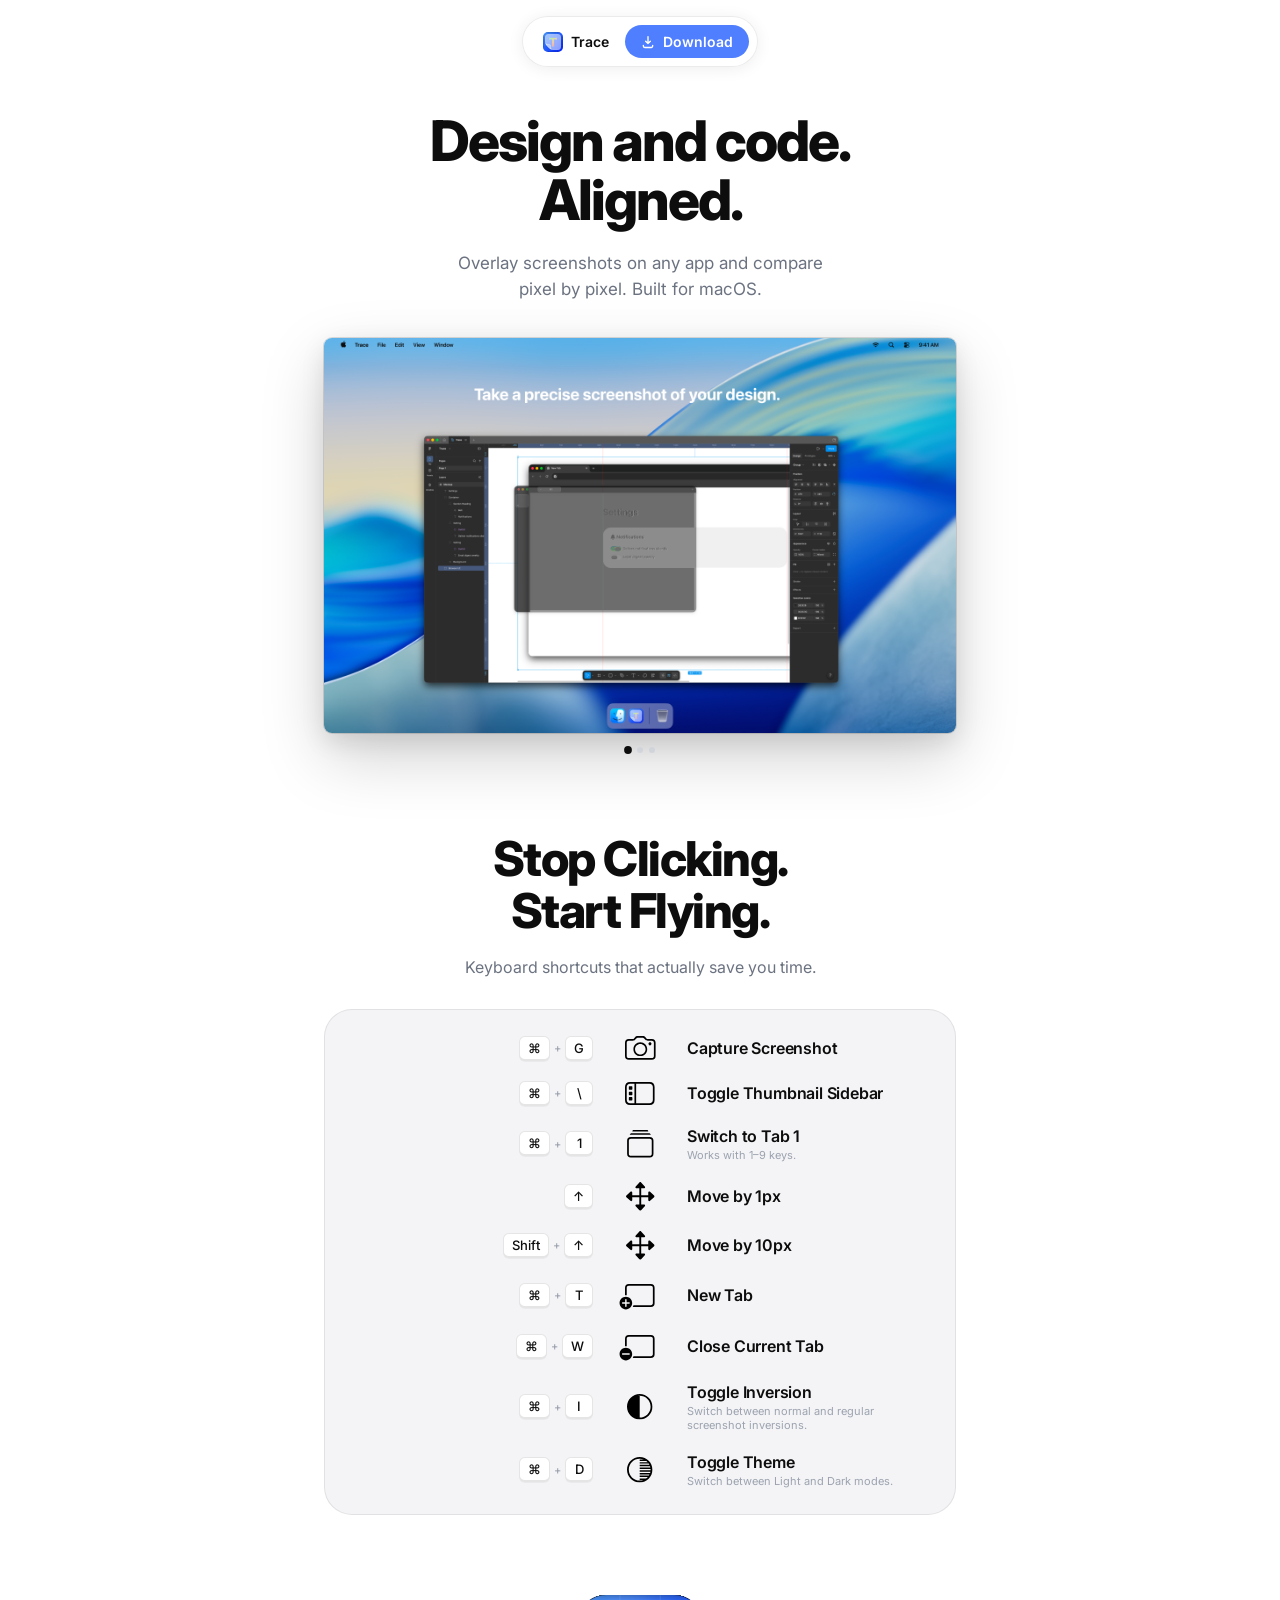
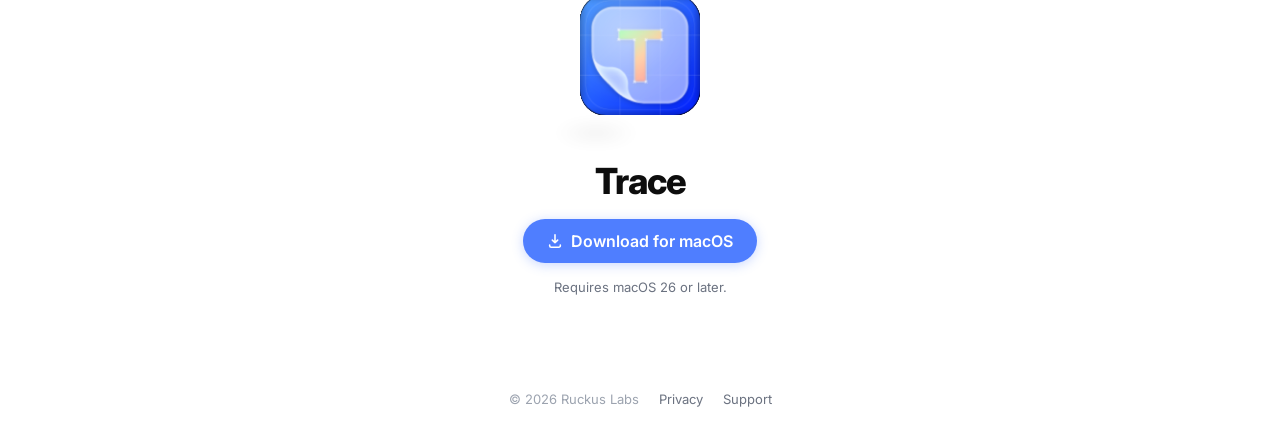
==== index.html @ 1d560f4f "update navigation links to point to the root directory" ====
<!DOCTYPE html>
<html lang="en">

<head>
  <meta charset="UTF-8">
  <meta name="viewport" content="width=device-width, initial-scale=1.0">
  <title>Trace | Pixel-perfect design review for macOS</title>
  <link rel="preconnect" href="https://fonts.googleapis.com">
  <link rel="preconnect" href="https://fonts.gstatic.com" crossorigin>
  <link href="https://fonts.googleapis.com/css2?family=Inter:wght@400;500;600;700;800&display=swap" rel="stylesheet">
  <link rel="icon" type="image/png" href="favicon-196x196.png" sizes="196x196" />
  <link rel="icon" type="image/png" href="favicon-96x96.png" sizes="96x96" />
  <link rel="icon" type="image/png" href="favicon-32x32.png" sizes="32x32" />
  <link rel="icon" type="image/png" href="favicon-16x16.png" sizes="16x16" />
  <link rel="icon" type="image/png" href="favicon-128.png" sizes="128x128" />
  <meta name="application-name" content="&nbsp;"/>
  <link rel="stylesheet" href="styles.css">
</head>

<body>

  <div class="nav-wrap">
    <nav>
      <a class="nav-brand" href="https://ruckuslabs.co/trace">
        <img src="TraceAppIcon.png" alt="Trace icon">
        Trace
      </a>
      <a class="nav-btn" href="https://github.com/damianmakki/trace/raw/refs/heads/build/Trace%20(v1.0.0).zip" download>
        <svg width="14" height="14" viewBox="0 0 18 18" fill="none">
          <path d="M9 2v9m0 0-3-3m3 3 3-3M3 13.5v.75A1.75 1.75 0 0 0 4.75 16h8.5A1.75 1.75 0 0 0 15 14.25v-.75" stroke="white" stroke-width="1.75" stroke-linecap="round" stroke-linejoin="round" />
        </svg>
        Download
      </a>
    </nav>
  </div>

  <main>
    <section class="hero">
      <h1>Design and code.<br>Aligned.</h1>
      <p>Overlay screenshots on any app and compare pixel by pixel. Built for macOS.</p>
      <div class="app-preview-wrap">
        <div class="app-preview">
          <img class="slide active" src="images/screens/01-design.png" alt="Trace design overlay">
          <img class="slide" src="images/screens/02-overlay.png" alt="Trace overlay comparison">
          <img class="slide" src="images/screens/03-preferences.png" alt="Trace preferences">
        </div>
        <div class="slide-dots">
          <button class="slide-dot active" aria-label="Slide 1"></button>
          <button class="slide-dot" aria-label="Slide 2"></button>
          <button class="slide-dot" aria-label="Slide 3"></button>
        </div>
      </div>
    </section>

    <section class="shortcuts">
      <h2>Stop Clicking.<br>Start Flying.</h2>
      <p>Keyboard shortcuts that actually save you time.</p>
      <div class="shortcuts-card">
        <div class="shortcut-row" data-key="g" data-meta>
          <div class="shortcut-key"><kbd>⌘</kbd><span class="key-plus">+</span><kbd>G</kbd></div>
          <div class="shortcut-icon"><img src="images/camera.svg" alt=""></div>
          <div class="shortcut-info"><span class="shortcut-name">Capture Screenshot</span></div>
        </div>
        <div class="shortcut-row" data-key="\\" data-meta>
          <div class="shortcut-key"><kbd>⌘</kbd><span class="key-plus">+</span><kbd>\</kbd></div>
          <div class="shortcut-icon"><img src="images/sidebar.squares.left.svg" alt=""></div>
          <div class="shortcut-info"><span class="shortcut-name">Toggle Thumbnail Sidebar</span></div>
        </div>
        <div class="shortcut-row" data-key="1" data-meta data-digit>
          <div class="shortcut-key"><kbd>⌘</kbd><span class="key-plus">+</span><kbd>1</kbd></div>
          <div class="shortcut-icon"><img src="images/rectangle.stack.svg" alt=""></div>
          <div class="shortcut-info">
            <span class="shortcut-name">Switch to Tab 1</span>
            <span class="shortcut-desc">Works with 1–9 keys.</span>
          </div>
        </div>
        <div class="shortcut-row" data-key="ArrowUp" data-arrow>
          <div class="shortcut-key"><kbd>↑</kbd></div>
          <div class="shortcut-icon"><img src="images/arrow.up.and.down.and.arrow.left.and.right.svg" alt=""></div>
          <div class="shortcut-info"><span class="shortcut-name">Move by 1px</span></div>
        </div>
        <div class="shortcut-row" data-key="ArrowUp" data-arrow data-shift>
          <div class="shortcut-key"><kbd>Shift</kbd><span class="key-plus">+</span><kbd>↑</kbd></div>
          <div class="shortcut-icon"><img src="images/arrow.up.and.down.and.arrow.left.and.right.svg" alt=""></div>
          <div class="shortcut-info"><span class="shortcut-name">Move by 10px</span></div>
        </div>
        <div class="shortcut-row" data-key="t" data-meta>
          <div class="shortcut-key"><kbd>⌘</kbd><span class="key-plus">+</span><kbd>T</kbd></div>
          <div class="shortcut-icon"><img src="images/rectangle.badge.plus.svg" alt=""></div>
          <div class="shortcut-info"><span class="shortcut-name">New Tab</span></div>
        </div>
        <div class="shortcut-row" data-key="w" data-meta>
          <div class="shortcut-key"><kbd>⌘</kbd><span class="key-plus">+</span><kbd>W</kbd></div>
          <div class="shortcut-icon"><img src="images/rectangle.badge.minus.svg" alt=""></div>
          <div class="shortcut-info"><span class="shortcut-name">Close Current Tab</span></div>
        </div>
        <div class="shortcut-row" data-key="i" data-meta>
          <div class="shortcut-key"><kbd>⌘</kbd><span class="key-plus">+</span><kbd>I</kbd></div>
          <div class="shortcut-icon"><img src="images/circle.lefthalf.filled.svg" alt=""></div>
          <div class="shortcut-info">
            <span class="shortcut-name">Toggle Inversion</span>
            <span class="shortcut-desc">Switch between normal and regular screenshot inversions.</span>
          </div>
        </div>
        <div class="shortcut-row" data-key="d" data-meta>
          <div class="shortcut-key"><kbd>⌘</kbd><span class="key-plus">+</span><kbd>D</kbd></div>
          <div class="shortcut-icon"><img src="images/circle.lefthalf.filled.righthalf.striped.horizontal.inverse.svg" alt=""></div>
          <div class="shortcut-info">
            <span class="shortcut-name">Toggle Theme</span>
            <span class="shortcut-desc">Switch between Light and Dark modes.</span>
          </div>
        </div>
      </div>
    </section>

    <section class="cta">
      <div class="icon-scene">
        <div class="icon-wrapper" id="cta-icon">
          <img class="icon-layer" id="cta-face" src="TraceAppIcon.png" alt="Trace app icon">
          <div class="icon-sheen" id="cta-sheen"></div>
        </div>
        <div class="icon-shadow" id="cta-shadow"></div>
      </div>
      <h2>Trace</h2>
      <a class="btn-download" href="https://github.com/damianmakki/trace/raw/refs/heads/build/Trace%20(v1.0.0).zip" download>
        <svg width="16" height="16" viewBox="0 0 18 18" fill="none">
          <path d="M9 2v9m0 0-3-3m3 3 3-3M3 13.5v.75A1.75 1.75 0 0 0 4.75 16h8.5A1.75 1.75 0 0 0 15 14.25v-.75" stroke="white" stroke-width="1.75" stroke-linecap="round" stroke-linejoin="round" />
        </svg>
        Download for macOS
      </a>
      <p class="platform-note">Requires macOS 26 or later.</p>
      <!-- <button class="btn-orange" id="hintsBtn">
        <svg width="12" height="12" viewBox="0 0 12 12" fill="none">
          <circle cx="6" cy="6" r="5" stroke="currentColor" stroke-width="1.25" />
          <path d="M6 5.5v3M6 4h.01" stroke="currentColor" stroke-width="1.25" stroke-linecap="round" />
        </svg>
        Manual macOS Permission Override Required
      </button> -->
    </section>
  </main>

  <div class="modal-backdrop" id="modalBackdrop">
    <div class="modal" role="dialog" aria-modal="true" aria-labelledby="modalTitle">
      <button class="modal-close" id="modalClose" aria-label="Close">
        <svg width="14" height="14" viewBox="0 0 14 14" fill="none">
          <path d="M1 1l12 12M13 1L1 13" stroke="currentColor" stroke-width="1.75" stroke-linecap="round" />
        </svg>
      </button>
      <div class="modal-icon">
        <svg width="32" height="32" viewBox="0 0 32 32" fill="none">
          <rect width="32" height="32" rx="8" fill="rgba(79,126,255,0.12)" />
          <path d="M16 7l7 4v5c0 4-3 7.5-7 9-4-1.5-7-5-7-9v-5l7-4z" fill="none" stroke="#4f7eff" stroke-width="1.75" stroke-linejoin="round" />
          <path d="M13 16l2 2 4-4" stroke="#4f7eff" stroke-width="1.75" stroke-linecap="round" stroke-linejoin="round" />
        </svg>
      </div>
      <h2 class="modal-title" id="modalTitle">Allow Screen Recording</h2>
      <p class="modal-body">Trace needs permission to capture your screen. Follow these steps to enable it:</p>
      <ol class="modal-steps">
        <li><span class="step-num">1</span><span>Open <strong>System Settings</strong> <span class="kbd">⌘ Space</span> → type <em>System Settings</em></span></li>
        <li><span class="step-num">2</span><span>Go to <strong>Privacy &amp; Security</strong> → <strong>Screen &amp; System Audio Recording</strong></span></li>
        <li><span class="step-num">3</span><span>Toggle <strong>Trace</strong> on</span></li>
        <li><span class="step-num">4</span><span>Relaunch Trace if prompted</span></li>
      </ol>
      <a class="modal-btn" href="x-apple.systempreferences:com.apple.preference.security?Privacy_ScreenCapture">
        Open Privacy &amp; Security
        <svg width="12" height="12" viewBox="0 0 12 12" fill="none">
          <path d="M2 10L10 2M10 2H5M10 2v5" stroke="currentColor" stroke-width="1.5" stroke-linecap="round" stroke-linejoin="round" />
        </svg>
      </a>
    </div>
  </div>

  <footer>
    <span>© 2026 Ruckus Labs</span>
    <a href="privacy/">Privacy</a>
    <a href="support/">Support</a>
  </footer>

  <script src="script.js"></script>
  <script type="application/ld+json">
  {
    "@context": "https://schema.org",
    "@type": "SoftwareApplication",
    "name": "Trace",
    "alternativeName": "Trace Pixel-Perfect Overlay Tool",
    "description": "Trace is a free utility for macOS that allows designers to overlay screenshots on top of designs, enabling pixel-perfect building and high-fidelity UI implementation.",
    "applicationCategory": "DesignApplication",
    "operatingSystem": "macOS 26 or later",
    "url": "https://ruckuslabs.co/trace/",
    "image": "https://raw.githubusercontent.com/damianmakki/trace/refs/heads/website/TraceAppIcon.png",
    "offers": {
      "@type": "Offer",
      "price": "0",
      "priceCurrency": "USD"
    },
    "featureList": [
      "Screenshot overlay for pixel-perfect alignment",
      "Opacity and transparency controls",
      "Designed specifically for macOS workflow",
      "High-fidelity UI verification"
    ],
    "author": {
      "@type": "Organization",
      "name": "Ruckus Labs"
    }
  }
  </script>
</body>

</html>
---- styles.css ----
*, *::before, *::after { box-sizing: border-box; margin: 0; padding: 0; }

:root {
  --color-bg: #fff;
  --color-text: #0d0d0d;
  --color-muted: #6b7280;
  --color-subtle: #9ca3af;
  --color-accent: #4f7eff;
  --color-accent-hover: #3b6ef5;
  --color-orange: #f56322;
  --color-orange-bg: rgba(245, 99, 34, 0.12);
  --color-surface: #f4f4f6;
  --color-border: rgba(0, 0, 0, 0.08);
  font-family: 'Inter', sans-serif;
}

html {
  background: var(--color-bg);
  color: var(--color-text);
  -webkit-font-smoothing: antialiased;
  scroll-behavior: smooth;
}

body {
  min-height: 100vh;
  display: flex;
  flex-direction: column;
  align-items: center;
}

.nav-wrap {
  position: fixed;
  top: 16px;
  left: 0;
  right: 0;
  z-index: 50;
  display: flex;
  justify-content: center;
  pointer-events: none;
}

nav {
  pointer-events: all;
  display: flex;
  align-items: center;
  gap: 8px;
  padding: 8px 8px 8px 12px;
  background: rgba(255, 255, 255, 0.88);
  backdrop-filter: blur(12px);
  -webkit-backdrop-filter: blur(12px);
  border: 1px solid var(--color-border);
  border-radius: 9999px;
  box-shadow: 0 2px 16px rgba(0, 0, 0, 0.07);
}

.nav-brand {
  display: flex;
  align-items: center;
  gap: 8px;
  font-size: 14px;
  font-weight: 600;
  color: var(--color-text);
  text-decoration: none;
  padding: 4px 8px;
}

.nav-brand img {
  width: 20px;
  height: 20px;
  border-radius: 5px;
}

.nav-divider {
  width: 1px;
  height: 16px;
  background: var(--color-border);
}

.nav-link {
  font-size: 14px;
  font-weight: 500;
  color: var(--color-muted);
  text-decoration: none;
  padding: 4px 12px;
  border-radius: 9999px;
  transition: color 0.15s, background 0.15s;
}

.nav-link:hover {
  color: var(--color-text);
  background: var(--color-surface);
}

.nav-btn {
  display: inline-flex;
  align-items: center;
  gap: 8px;
  padding: 8px 16px;
  background: var(--color-accent);
  color: #fff;
  font-size: 14px;
  font-weight: 600;
  border-radius: 9999px;
  text-decoration: none;
  transition: background 0.15s, transform 0.15s;
}

.nav-btn:hover {
  background: var(--color-accent-hover);
  transform: translateY(-1px);
}

main {
  width: 100%;
  max-width: 680px;
  padding: 112px 24px 96px;
  display: flex;
  flex-direction: column;
  align-items: center;
  gap: 80px;
}

.hero,
.shortcuts {
  display: flex;
  flex-direction: column;
  align-items: center;
  gap: 20px;
  text-align: center;
  width: 100%;
}

.hero h1 {
  font-size: clamp(36px, 6vw, 56px);
  font-weight: 800;
  letter-spacing: -2px;
  line-height: 1.05;
}

.hero p {
  font-size: 17px;
  color: var(--color-muted);
  line-height: 1.55;
  max-width: 400px;
}

.app-preview-wrap {
  margin-top: 16px;
  display: flex;
  flex-direction: column;
  align-items: center;
  gap: 14px;
}

.app-preview {
  width: 100%;
  border-radius: 8px;
  box-shadow:
    0 0 0 1px rgba(0, 0, 0, 0.12),
    0 24px 64px rgba(0, 0, 0, 0.18),
    0 8px 24px rgba(0, 0, 0, 0.10);
  display: grid;
  overflow: hidden;
}

.slide {
  grid-area: 1 / 1;
  width: 100%;
  height: auto;
  display: block;
  opacity: 0;
  transition: opacity 0.6s ease;
  user-select: none;
  -webkit-user-drag: none;
}

.slide.active { opacity: 1; }

.slide-dots {
  display: flex;
  gap: 6px;
}

.slide-dot {
  width: 6px;
  height: 6px;
  border-radius: 50%;
  background: #d1d5db;
  border: none;
  padding: 0;
  cursor: pointer;
  transition: background 0.2s, transform 0.2s;
}

.slide-dot.active {
  background: var(--color-text);
  transform: scale(1.3);
}

.shortcuts h2 {
  font-size: clamp(32px, 5vw, 48px);
  font-weight: 800;
  letter-spacing: -1.5px;
  line-height: 1.08;
}

.shortcuts > p {
  font-size: 16px;
  color: var(--color-muted);
}

.shortcuts-card {
  margin-top: 12px;
  width: 100%;
  background: var(--color-surface);
  border: 1px solid var(--color-border);
  border-radius: 28px;
  padding: 16px 20px;
  display: flex;
  flex-direction: column;
}

.shortcut-row {
  display: grid;
  grid-template-columns: 1fr 70px 1fr;
  align-items: center;
  gap: 12px;
  padding: 10px 16px;
  border-radius: 12px;
  transition: background 0.2s, transform 0.15s;
  user-select: none;
}

.shortcut-row.flash {
  background: rgba(79, 126, 255, 0.1);
  transform: scale(1.01);
}

.shortcut-key {
  display: flex;
  align-items: center;
  justify-content: flex-end;
  gap: 4px;
}

.key-plus {
  font-size: 11px;
  color: var(--color-subtle);
  font-weight: 500;
}

.shortcut-key kbd {
  display: inline-flex;
  align-items: center;
  justify-content: center;
  background: #fff;
  border: 1px solid rgba(0, 0, 0, 0.1);
  border-bottom-width: 2px;
  border-radius: 6px;
  padding: 3px 8px;
  font-size: 13px;
  font-family: inherit;
  color: var(--color-text);
  font-weight: 500;
  box-shadow: 0 1px 0 rgba(0, 0, 0, 0.04);
  min-width: 28px;
  text-align: center;
}

.shortcut-row.flash kbd {
  background: rgba(79, 126, 255, 0.15);
  border-color: rgba(79, 126, 255, 0.3);
  color: var(--color-accent);
}

.shortcut-icon {
  display: flex;
  align-items: center;
  justify-content: center;
}

.shortcut-info {
  display: flex;
  flex-direction: column;
  gap: 2px;
  text-align: left;
}

.shortcut-name {
  font-size: 16px;
  font-weight: 600;
  letter-spacing: -0.2px;
}

.shortcut-desc {
  font-size: 11px;
  color: var(--color-subtle);
}

.cta {
  display: flex;
  flex-direction: column;
  align-items: center;
  gap: 16px;
  text-align: center;
}

.cta h2 {
  font-size: 36px;
  font-weight: 800;
  letter-spacing: -1px;
}

.icon-scene {
  perspective: 500px;
  width: 120px;
  height: 148px;
  display: flex;
  flex-direction: column;
  align-items: center;
}

.icon-wrapper {
  width: 120px;
  height: 120px;
  transform-style: preserve-3d;
  will-change: transform;
  position: relative;
  flex-shrink: 0;
  cursor: grab;
}

.icon-wrapper.dragging { cursor: grabbing; }

.icon-layer {
  position: absolute;
  inset: 0;
  width: 120px;
  height: 120px;
  border-radius: 26px;
  display: block;
  pointer-events: none;
  -webkit-user-drag: none;
  backface-visibility: hidden;
  -webkit-backface-visibility: hidden;
}

.icon-sheen {
  position: absolute;
  inset: 0;
  border-radius: 26px;
  pointer-events: none;
  mix-blend-mode: screen;
  transition: background 0.05s linear;
}

.icon-shadow {
  width: 88px;
  height: 20px;
  border-radius: 50%;
  background: radial-gradient(ellipse, rgba(0, 0, 0, 0.2) 0%, transparent 70%);
  flex-shrink: 0;
  margin-top: 8px;
  filter: blur(8px);
  transition: opacity 0.1s, transform 0.1s;
}

.btn-download {
  display: inline-flex;
  align-items: center;
  gap: 8px;
  padding: 12px 24px;
  background: var(--color-accent);
  color: #fff;
  font-size: 16px;
  font-weight: 600;
  font-family: inherit;
  border-radius: 9999px;
  border: none;
  cursor: pointer;
  text-decoration: none;
  transition: background 0.15s, transform 0.15s, box-shadow 0.15s;
  box-shadow: 0 2px 12px rgba(79, 126, 255, 0.3);
}

.btn-download:hover {
  background: var(--color-accent-hover);
  transform: translateY(-2px);
  box-shadow: 0 6px 24px rgba(79, 126, 255, 0.35);
}

.btn-download:active { transform: translateY(0); }

.platform-note {
  font-size: 13px;
  color: var(--color-muted);
}

.btn-orange {
  display: inline-flex;
  align-items: center;
  gap: 8px;
  padding: 8px 16px;
  background: var(--color-orange-bg);
  color: var(--color-orange);
  font-size: 13px;
  font-weight: 500;
  font-family: inherit;
  border-radius: 9999px;
  border: none;
  cursor: pointer;
  transition: background 0.15s, transform 0.15s;
}

.btn-orange:hover {
  background: rgba(245, 99, 34, 0.18);
  transform: translateY(-1px);
}

.modal-backdrop {
  position: fixed;
  inset: 0;
  background: rgba(0, 0, 0, 0.4);
  backdrop-filter: blur(8px);
  -webkit-backdrop-filter: blur(8px);
  display: flex;
  align-items: center;
  justify-content: center;
  z-index: 100;
  opacity: 0;
  pointer-events: none;
  transition: opacity 0.2s;
}

.modal-backdrop.open {
  opacity: 1;
  pointer-events: all;
}

.modal {
  background: #fff;
  border: 1px solid rgba(0, 0, 0, 0.1);
  border-radius: 28px;
  padding: 32px;
  width: 100%;
  max-width: 380px;
  margin: 16px;
  position: relative;
  box-shadow: 0 24px 64px rgba(0, 0, 0, 0.18), 0 4px 16px rgba(0, 0, 0, 0.08);
  transform: translateY(12px) scale(0.97);
  transition: transform 0.2s;
}

.modal-backdrop.open .modal {
  transform: translateY(0) scale(1);
}

.modal-close {
  position: absolute;
  top: 16px;
  right: 16px;
  background: var(--color-surface);
  border: 1px solid var(--color-border);
  color: var(--color-muted);
  width: 28px;
  height: 28px;
  border-radius: 50%;
  cursor: pointer;
  display: flex;
  align-items: center;
  justify-content: center;
  transition: background 0.15s, color 0.15s;
}

.modal-close:hover {
  background: #e8e8ea;
  color: var(--color-text);
}

.modal-icon { margin-bottom: 16px; }

.modal-title {
  font-size: 18px;
  font-weight: 700;
  letter-spacing: -0.3px;
  margin-bottom: 8px;
}

.modal-body {
  font-size: 14px;
  color: var(--color-muted);
  line-height: 1.55;
  margin-bottom: 20px;
}

.modal-steps {
  list-style: none;
  display: flex;
  flex-direction: column;
  gap: 12px;
  margin-bottom: 24px;
}

.modal-steps li {
  display: flex;
  align-items: flex-start;
  gap: 12px;
  font-size: 14px;
  color: var(--color-muted);
  line-height: 1.5;
}

.step-num {
  flex-shrink: 0;
  width: 22px;
  height: 22px;
  border-radius: 50%;
  background: rgba(79, 126, 255, 0.12);
  color: var(--color-accent);
  font-size: 11px;
  font-weight: 700;
  display: flex;
  align-items: center;
  justify-content: center;
  margin-top: 1px;
}

.modal-steps strong {
  color: var(--color-text);
  font-weight: 600;
}

.kbd {
  display: inline-block;
  background: var(--color-surface);
  border: 1px solid var(--color-border);
  border-radius: 4px;
  padding: 1px 6px;
  font-size: 11px;
  font-family: inherit;
  color: var(--color-muted);
  vertical-align: middle;
}

.modal-btn {
  display: flex;
  align-items: center;
  justify-content: center;
  gap: 8px;
  width: 100%;
  padding: 12px;
  background: var(--color-accent);
  color: #fff;
  font-size: 14px;
  font-weight: 600;
  font-family: inherit;
  border-radius: 12px;
  text-decoration: none;
  border: none;
  cursor: pointer;
  transition: background 0.15s, transform 0.15s;
}

.modal-btn:hover {
  background: var(--color-accent-hover);
  transform: translateY(-1px);
}

footer {
  width: 100%;
  max-width: 680px;
  padding: 0 24px 40px;
  display: flex;
  align-items: center;
  justify-content: center;
  gap: 20px;
  font-size: 13px;
  color: var(--color-subtle);
}

footer a {
  color: var(--color-muted);
  text-decoration: none;
  transition: color 0.15s;
}

footer a:hover {
  color: var(--color-text);
}
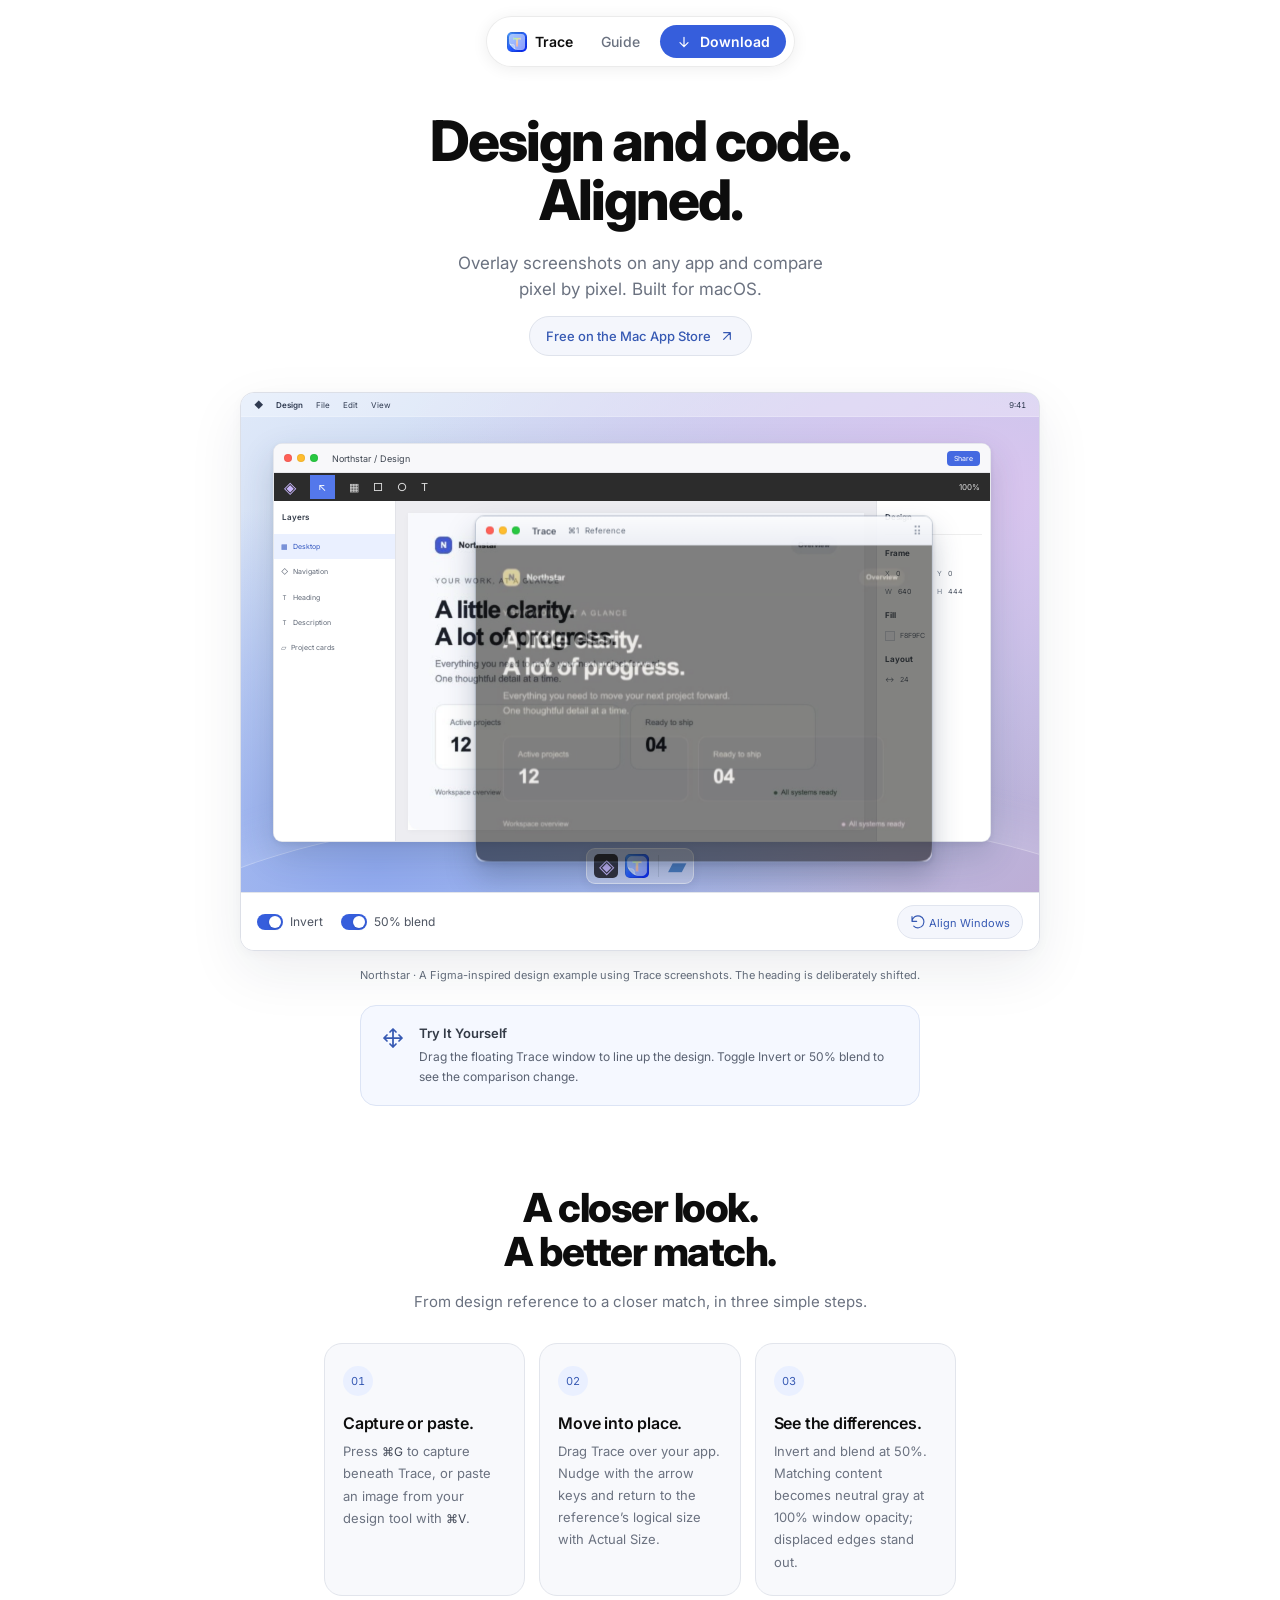
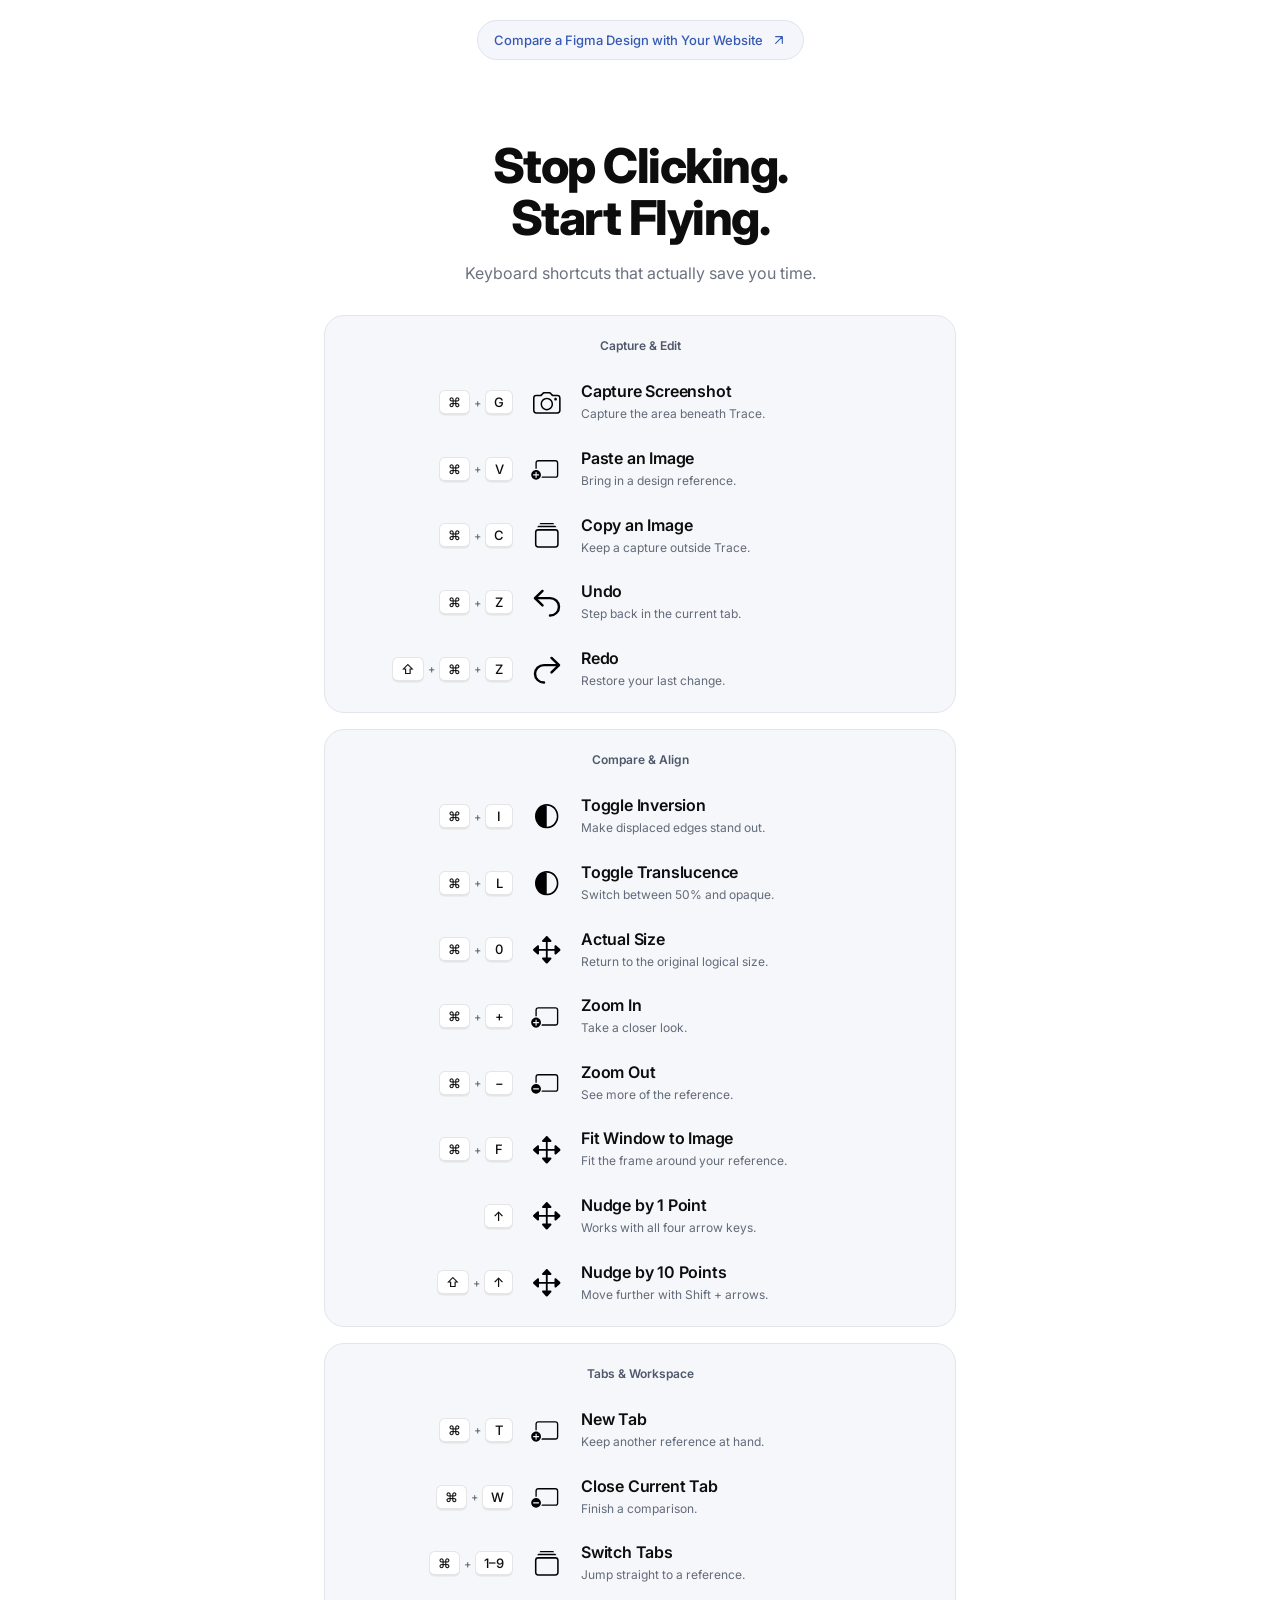
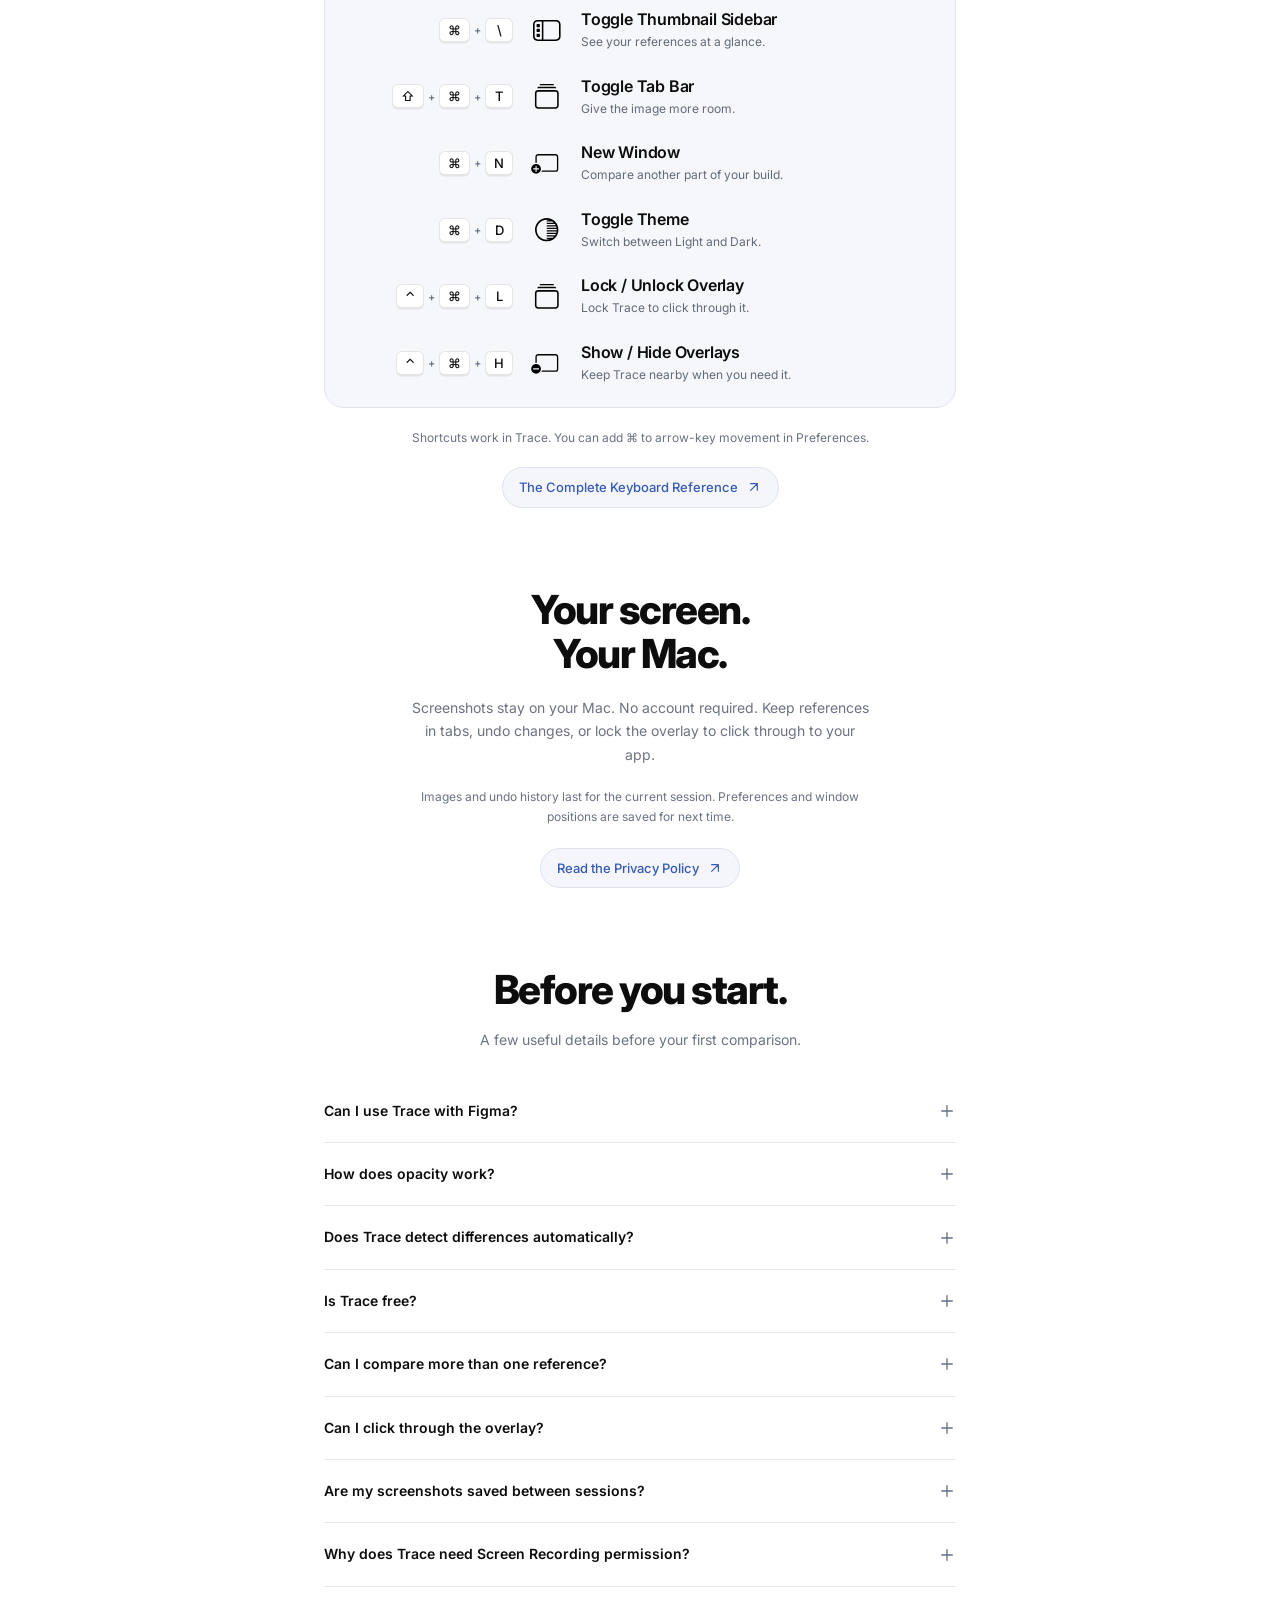
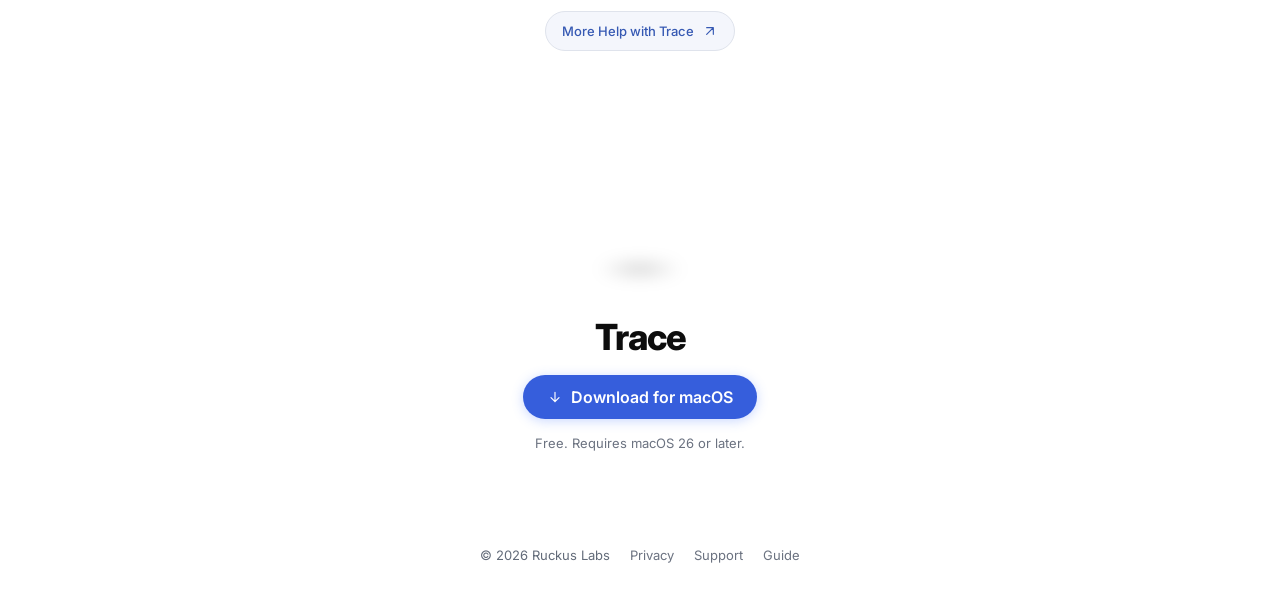
==== commit 13a9b343: "Refine Trace marketing site and comparison workflow" ====
--- a/index.html
+++ b/index.html
@@ -1,210 +1,455 @@
-<!DOCTYPE html>
+<!doctype html>
 <html lang="en">
-
-<head>
-  <meta charset="UTF-8">
-  <meta name="viewport" content="width=device-width, initial-scale=1.0">
-  <title>Trace | Pixel-perfect design review for macOS</title>
-  <link rel="preconnect" href="https://fonts.googleapis.com">
-  <link rel="preconnect" href="https://fonts.gstatic.com" crossorigin>
-  <link href="https://fonts.googleapis.com/css2?family=Inter:wght@400;500;600;700;800&display=swap" rel="stylesheet">
-  <link rel="icon" type="image/png" href="favicon-196x196.png" sizes="196x196" />
-  <link rel="icon" type="image/png" href="favicon-96x96.png" sizes="96x96" />
-  <link rel="icon" type="image/png" href="favicon-32x32.png" sizes="32x32" />
-  <link rel="icon" type="image/png" href="favicon-16x16.png" sizes="16x16" />
-  <link rel="icon" type="image/png" href="favicon-128.png" sizes="128x128" />
-  <meta name="application-name" content="&nbsp;"/>
-  <link rel="stylesheet" href="styles.css">
-</head>
-
-<body>
-
-  <div class="nav-wrap">
-    <nav>
-      <a class="nav-brand" href="https://ruckuslabs.co/trace">
-        <img src="TraceAppIcon.png" alt="Trace icon">
-        Trace
-      </a>
-      <a class="nav-btn" href="https://github.com/damianmakki/trace/raw/refs/heads/build/Trace%20(v1.0.0).zip" download>
-        <svg width="14" height="14" viewBox="0 0 18 18" fill="none">
-          <path d="M9 2v9m0 0-3-3m3 3 3-3M3 13.5v.75A1.75 1.75 0 0 0 4.75 16h8.5A1.75 1.75 0 0 0 15 14.25v-.75" stroke="white" stroke-width="1.75" stroke-linecap="round" stroke-linejoin="round" />
-        </svg>
-        Download
-      </a>
-    </nav>
-  </div>
-
-  <main>
-    <section class="hero">
-      <h1>Design and code.<br>Aligned.</h1>
-      <p>Overlay screenshots on any app and compare pixel by pixel. Built for macOS.</p>
-      <div class="app-preview-wrap">
-        <div class="app-preview">
-          <img class="slide active" src="images/screens/01-design.png" alt="Trace design overlay">
-          <img class="slide" src="images/screens/02-overlay.png" alt="Trace overlay comparison">
-          <img class="slide" src="images/screens/03-preferences.png" alt="Trace preferences">
-        </div>
-        <div class="slide-dots">
-          <button class="slide-dot active" aria-label="Slide 1"></button>
-          <button class="slide-dot" aria-label="Slide 2"></button>
-          <button class="slide-dot" aria-label="Slide 3"></button>
-        </div>
-      </div>
-    </section>
-
-    <section class="shortcuts">
-      <h2>Stop Clicking.<br>Start Flying.</h2>
-      <p>Keyboard shortcuts that actually save you time.</p>
-      <div class="shortcuts-card">
-        <div class="shortcut-row" data-key="g" data-meta>
-          <div class="shortcut-key"><kbd>⌘</kbd><span class="key-plus">+</span><kbd>G</kbd></div>
-          <div class="shortcut-icon"><img src="images/camera.svg" alt=""></div>
-          <div class="shortcut-info"><span class="shortcut-name">Capture Screenshot</span></div>
-        </div>
-        <div class="shortcut-row" data-key="\\" data-meta>
-          <div class="shortcut-key"><kbd>⌘</kbd><span class="key-plus">+</span><kbd>\</kbd></div>
-          <div class="shortcut-icon"><img src="images/sidebar.squares.left.svg" alt=""></div>
-          <div class="shortcut-info"><span class="shortcut-name">Toggle Thumbnail Sidebar</span></div>
-        </div>
-        <div class="shortcut-row" data-key="1" data-meta data-digit>
-          <div class="shortcut-key"><kbd>⌘</kbd><span class="key-plus">+</span><kbd>1</kbd></div>
-          <div class="shortcut-icon"><img src="images/rectangle.stack.svg" alt=""></div>
-          <div class="shortcut-info">
-            <span class="shortcut-name">Switch to Tab 1</span>
-            <span class="shortcut-desc">Works with 1–9 keys.</span>
-          </div>
-        </div>
-        <div class="shortcut-row" data-key="ArrowUp" data-arrow>
-          <div class="shortcut-key"><kbd>↑</kbd></div>
-          <div class="shortcut-icon"><img src="images/arrow.up.and.down.and.arrow.left.and.right.svg" alt=""></div>
-          <div class="shortcut-info"><span class="shortcut-name">Move by 1px</span></div>
-        </div>
-        <div class="shortcut-row" data-key="ArrowUp" data-arrow data-shift>
-          <div class="shortcut-key"><kbd>Shift</kbd><span class="key-plus">+</span><kbd>↑</kbd></div>
-          <div class="shortcut-icon"><img src="images/arrow.up.and.down.and.arrow.left.and.right.svg" alt=""></div>
-          <div class="shortcut-info"><span class="shortcut-name">Move by 10px</span></div>
-        </div>
-        <div class="shortcut-row" data-key="t" data-meta>
-          <div class="shortcut-key"><kbd>⌘</kbd><span class="key-plus">+</span><kbd>T</kbd></div>
-          <div class="shortcut-icon"><img src="images/rectangle.badge.plus.svg" alt=""></div>
-          <div class="shortcut-info"><span class="shortcut-name">New Tab</span></div>
-        </div>
-        <div class="shortcut-row" data-key="w" data-meta>
-          <div class="shortcut-key"><kbd>⌘</kbd><span class="key-plus">+</span><kbd>W</kbd></div>
-          <div class="shortcut-icon"><img src="images/rectangle.badge.minus.svg" alt=""></div>
-          <div class="shortcut-info"><span class="shortcut-name">Close Current Tab</span></div>
-        </div>
-        <div class="shortcut-row" data-key="i" data-meta>
-          <div class="shortcut-key"><kbd>⌘</kbd><span class="key-plus">+</span><kbd>I</kbd></div>
-          <div class="shortcut-icon"><img src="images/circle.lefthalf.filled.svg" alt=""></div>
-          <div class="shortcut-info">
-            <span class="shortcut-name">Toggle Inversion</span>
-            <span class="shortcut-desc">Switch between normal and regular screenshot inversions.</span>
-          </div>
-        </div>
-        <div class="shortcut-row" data-key="d" data-meta>
-          <div class="shortcut-key"><kbd>⌘</kbd><span class="key-plus">+</span><kbd>D</kbd></div>
-          <div class="shortcut-icon"><img src="images/circle.lefthalf.filled.righthalf.striped.horizontal.inverse.svg" alt=""></div>
-          <div class="shortcut-info">
-            <span class="shortcut-name">Toggle Theme</span>
-            <span class="shortcut-desc">Switch between Light and Dark modes.</span>
-          </div>
-        </div>
-      </div>
-    </section>
-
-    <section class="cta">
-      <div class="icon-scene">
-        <div class="icon-wrapper" id="cta-icon">
-          <img class="icon-layer" id="cta-face" src="TraceAppIcon.png" alt="Trace app icon">
-          <div class="icon-sheen" id="cta-sheen"></div>
-        </div>
-        <div class="icon-shadow" id="cta-shadow"></div>
-      </div>
-      <h2>Trace</h2>
-      <a class="btn-download" href="https://github.com/damianmakki/trace/raw/refs/heads/build/Trace%20(v1.0.0).zip" download>
-        <svg width="16" height="16" viewBox="0 0 18 18" fill="none">
-          <path d="M9 2v9m0 0-3-3m3 3 3-3M3 13.5v.75A1.75 1.75 0 0 0 4.75 16h8.5A1.75 1.75 0 0 0 15 14.25v-.75" stroke="white" stroke-width="1.75" stroke-linecap="round" stroke-linejoin="round" />
-        </svg>
-        Download for macOS
-      </a>
-      <p class="platform-note">Requires macOS 26 or later.</p>
-      <!-- <button class="btn-orange" id="hintsBtn">
-        <svg width="12" height="12" viewBox="0 0 12 12" fill="none">
-          <circle cx="6" cy="6" r="5" stroke="currentColor" stroke-width="1.25" />
-          <path d="M6 5.5v3M6 4h.01" stroke="currentColor" stroke-width="1.25" stroke-linecap="round" />
-        </svg>
-        Manual macOS Permission Override Required
-      </button> -->
-    </section>
-  </main>
-
-  <div class="modal-backdrop" id="modalBackdrop">
-    <div class="modal" role="dialog" aria-modal="true" aria-labelledby="modalTitle">
-      <button class="modal-close" id="modalClose" aria-label="Close">
-        <svg width="14" height="14" viewBox="0 0 14 14" fill="none">
-          <path d="M1 1l12 12M13 1L1 13" stroke="currentColor" stroke-width="1.75" stroke-linecap="round" />
-        </svg>
-      </button>
-      <div class="modal-icon">
-        <svg width="32" height="32" viewBox="0 0 32 32" fill="none">
-          <rect width="32" height="32" rx="8" fill="rgba(79,126,255,0.12)" />
-          <path d="M16 7l7 4v5c0 4-3 7.5-7 9-4-1.5-7-5-7-9v-5l7-4z" fill="none" stroke="#4f7eff" stroke-width="1.75" stroke-linejoin="round" />
-          <path d="M13 16l2 2 4-4" stroke="#4f7eff" stroke-width="1.75" stroke-linecap="round" stroke-linejoin="round" />
-        </svg>
-      </div>
-      <h2 class="modal-title" id="modalTitle">Allow Screen Recording</h2>
-      <p class="modal-body">Trace needs permission to capture your screen. Follow these steps to enable it:</p>
-      <ol class="modal-steps">
-        <li><span class="step-num">1</span><span>Open <strong>System Settings</strong> <span class="kbd">⌘ Space</span> → type <em>System Settings</em></span></li>
-        <li><span class="step-num">2</span><span>Go to <strong>Privacy &amp; Security</strong> → <strong>Screen &amp; System Audio Recording</strong></span></li>
-        <li><span class="step-num">3</span><span>Toggle <strong>Trace</strong> on</span></li>
-        <li><span class="step-num">4</span><span>Relaunch Trace if prompted</span></li>
-      </ol>
-      <a class="modal-btn" href="x-apple.systempreferences:com.apple.preference.security?Privacy_ScreenCapture">
-        Open Privacy &amp; Security
-        <svg width="12" height="12" viewBox="0 0 12 12" fill="none">
-          <path d="M2 10L10 2M10 2H5M10 2v5" stroke="currentColor" stroke-width="1.5" stroke-linecap="round" stroke-linejoin="round" />
-        </svg>
-      </a>
-    </div>
-  </div>
-
-  <footer>
-    <span>© 2026 Ruckus Labs</span>
-    <a href="privacy/">Privacy</a>
-    <a href="support/">Support</a>
-  </footer>
-
-  <script src="script.js"></script>
-  <script type="application/ld+json">
-  {
+  <head>
+    <meta charset="utf-8"><meta name="viewport" content="width=device-width, initial-scale=1">
+    <meta name="theme-color" content="#ffffff"><meta name="color-scheme" content="light">
+    <title>Trace — Screenshot Overlay &amp; Design Comparison for Mac</title><meta name="description" content="Compare your design with your build. Trace overlays screenshots on websites and apps so you can check spacing, alignment, and layout. Free for Mac.">
+    <link rel="canonical" href="https://ruckuslabs.co/trace/"><meta property="og:type" content="website"><meta property="og:url" content="https://ruckuslabs.co/trace/">
+    <meta property="og:title" content="Trace — Screenshot Overlay &amp; Design Comparison for Mac"><meta property="og:description" content="Compare your design with your build. Trace overlays screenshots on websites and apps so you can check spacing, alignment, and layout. Free for Mac.">
+    <meta property="og:image" content="https://ruckuslabs.co/trace/images/og-image.png"><meta property="og:image:width" content="1200"><meta property="og:image:height" content="630"><meta property="og:image:alt" content="Trace screenshot overlay comparison for Mac"><meta property="og:site_name" content="Trace by Ruckus Labs">
+    <meta name="twitter:card" content="summary_large_image"><meta name="twitter:title" content="Trace — Screenshot Overlay &amp; Design Comparison for Mac"><meta name="twitter:description" content="Compare your design with your build. Trace overlays screenshots on websites and apps so you can check spacing, alignment, and layout. Free for Mac."><meta name="twitter:image" content="https://ruckuslabs.co/trace/images/og-image.png"><meta name="twitter:image:alt" content="Trace screenshot overlay comparison for Mac">
+    <meta name="application-name" content="Trace"><link rel="icon" type="image/png" href="favicon-32x32.png" sizes="32x32"><link rel="icon" type="image/png" href="favicon-128x128.png" sizes="128x128">
+    <link rel="preconnect" href="https://fonts.googleapis.com"><link rel="preconnect" href="https://fonts.gstatic.com" crossorigin><link href="https://fonts.googleapis.com/css2?family=Inter:wght@400;500;600;700;800&display=swap" rel="stylesheet">
+    <link rel="stylesheet" href="styles.css?v=12">
+    <script type="application/ld+json">
+    {
     "@context": "https://schema.org",
     "@type": "SoftwareApplication",
     "name": "Trace",
-    "alternativeName": "Trace Pixel-Perfect Overlay Tool",
-    "description": "Trace is a free utility for macOS that allows designers to overlay screenshots on top of designs, enabling pixel-perfect building and high-fidelity UI implementation.",
+    "description": "A screenshot overlay tool for Mac. Compare a design reference with a website or app using inversion, translucence, and precise positioning.",
     "applicationCategory": "DesignApplication",
     "operatingSystem": "macOS 26 or later",
     "url": "https://ruckuslabs.co/trace/",
-    "image": "https://raw.githubusercontent.com/damianmakki/trace/refs/heads/website/TraceAppIcon.png",
+    "image": "https://ruckuslabs.co/trace/images/og-image.png",
+    "downloadUrl": "https://apps.apple.com/us/app/trace-pixel-perfect-designs/id6775989256?mt=12",
     "offers": {
-      "@type": "Offer",
-      "price": "0",
-      "priceCurrency": "USD"
+    "@type": "Offer",
+    "price": "0",
+    "priceCurrency": "USD",
+    "url": "https://apps.apple.com/us/app/trace-pixel-perfect-designs/id6775989256?mt=12"
     },
     "featureList": [
-      "Screenshot overlay for pixel-perfect alignment",
-      "Opacity and transparency controls",
-      "Designed specifically for macOS workflow",
-      "High-fidelity UI verification"
+    "Screenshot capture and clipboard image paste",
+    "Inversion and 50% image translucence",
+    "Multiple comparison tabs and thumbnail sidebar",
+    "Undo and redo within the current session",
+    "Actual Size and zoom controls",
+    "Lock the overlay to click through it"
     ],
     "author": {
-      "@type": "Organization",
-      "name": "Ruckus Labs"
+    "@type": "Organization",
+    "name": "Ruckus Labs",
+    "url": "https://ruckuslabs.co"
     }
-  }
-  </script>
-</body>
-
-</html>+    }
+    </script>
+  </head>
+  <body>
+    <a class="skip-link" href="#main">Skip to content</a>
+    <div class="nav-wrap">
+      <nav aria-label="Main navigation">
+        <a class="nav-brand" href="./"><img src="images/icon.webp" width="20" height="20" alt="">Trace</a><a class="nav-link" href="guides/figma-design-comparison/">Guide</a><a class="nav-btn" href="https://apps.apple.com/us/app/trace-pixel-perfect-designs/id6775989256?mt=12"><svg class="ui-icon" viewBox="0 0 24 24" width="16" height="16" fill="none" stroke="currentColor" stroke-width="1.75" stroke-linecap="round" stroke-linejoin="round" aria-hidden="true" focusable="false"><path d="M12 5v14m-6-6 6 6 6-6"/></svg> Download</a>
+      </nav>
+    </div>
+    <main id="main">
+      <section class="hero">
+        <h1>
+          Design and code.<br>Aligned.
+        </h1>
+        <p>
+          Overlay screenshots on any app and compare pixel by pixel. Built for macOS.
+        </p>
+        <a class="secondary-button hero-download" href="https://apps.apple.com/us/app/trace-pixel-perfect-designs/id6775989256?mt=12">Free on the Mac App Store <svg class="ui-icon" viewBox="0 0 24 24" width="16" height="16" fill="none" stroke="currentColor" stroke-width="1.75" stroke-linecap="round" stroke-linejoin="round" aria-hidden="true" focusable="false"><path d="M7 17 17 7M7 7h10v10"/></svg></a>
+        <div class="interactive-frame desktop-preview" aria-label="Desktop preview with a design editor and a floating Trace window">
+<div class="desktop-scene" id="desktop-scene">
+<div class="desktop-menubar" aria-hidden="true"><span class="desktop-apple">◆</span><strong>Design</strong><span>File</span><span>Edit</span><span>View</span><span class="desktop-time">9:41</span></div>
+<div class="design-window"><div class="design-titlebar"><span class="traffic-dots" aria-hidden="true"><i></i><i></i><i></i></span><span class="design-file">Northstar / Design</span><span class="design-share">Share</span></div><div class="design-tools" aria-hidden="true"><span class="design-mark">◈</span><span class="tool-selected">↖</span><span>▦</span><span>□</span><span>○</span><span>T</span><span class="design-zoom">100%</span></div><div class="design-workspace"><aside class="design-layers" aria-label="Illustrative design layers"><div class="design-panel-title">Layers</div><div class="layer-selected">▦ <span>Desktop</span></div><div>◇ <span>Navigation</span></div><div>Ｔ <span>Heading</span></div><div>Ｔ <span>Description</span></div><div>▱ <span>Project cards</span></div></aside><div class="design-canvas"><div class="design-artboard" id="design-artboard"><img class="build-image" src="images/screens/sample-build.webp" width="1280" height="888" alt="Sample design in a Figma-inspired editor, with a slightly shifted heading" fetchpriority="high"></div></div><aside class="design-properties" aria-label="Illustrative design properties"><div class="design-panel-title">Design</div><strong>Frame</strong><div class="property-grid"><span>X <b>0</b></span><span>Y <b>0</b></span><span>W <b>640</b></span><span>H <b>444</b></span></div><strong>Fill</strong><span class="fill-property"><i></i> F8F9FC</span><strong>Layout</strong><span>↔ &nbsp; 24</span></aside></div></div>
+<div class="trace-window" id="trace-window" tabindex="0" role="group" aria-label="Floating Trace window. Drag the window or use arrow keys to align it with the design."><div class="frame-titlebar" id="trace-drag-handle"><span class="traffic-dots" aria-hidden="true"><i></i><i></i><i></i></span><strong>Trace</strong><span class="frame-tab">⌘1 &nbsp; Reference</span><span class="window-grip" aria-hidden="true">⠿</span></div><div class="frame-viewport" id="frame-viewport"><div id="reference-overlay" class="reference-overlay is-inverted"><img class="overlay-normal" id="overlay-image" src="images/screens/reference-content.webp" width="1280" height="888" alt="Inverted reference in the floating Trace window" draggable="false"><img class="overlay-inverted" src="images/screens/inverted-content.webp" width="1280" height="888" alt="" aria-hidden="true" draggable="false"></div></div></div>
+<div class="desktop-dock" aria-hidden="true"><span class="dock-design">◈</span><img src="images/icon.webp" width="24" height="24" alt=""><span class="dock-divider"></span><span class="dock-folder">▰</span></div>
+</div><div class="frame-controls" id="frame-controls" hidden><div class="frame-toggles"><label class="frame-toggle"><input type="checkbox" id="inversion" checked><span class="switch-track" aria-hidden="true"></span> Invert</label><label class="frame-toggle"><input type="checkbox" id="translucence" checked><span class="switch-track" aria-hidden="true"></span> 50% blend</label></div><button type="button" id="reset-overlay"><svg class="ui-icon" viewBox="0 0 24 24" width="16" height="16" fill="none" stroke="currentColor" stroke-width="1.75" stroke-linecap="round" stroke-linejoin="round" aria-hidden="true" focusable="false"><path d="M3 11a9 9 0 1 1 2.6 7.1M3 4v7h7"/></svg> Align Windows</button></div></div>
+        <p class="frame-disclosure">Northstar · A Figma-inspired design example using Trace screenshots. The heading is deliberately shifted.</p>
+        <div class="interaction-callout"><svg class="interaction-icon" viewBox="0 0 24 24" width="24" height="24" fill="none" stroke="currentColor" stroke-width="1.75" stroke-linecap="round" stroke-linejoin="round" aria-hidden="true" focusable="false"><path d="M12 3v18M3 12h18M9 6l3-3 3 3M9 18l3 3 3-3M6 9l-3 3 3 3M18 9l3 3-3 3"/></svg><div><strong>Try It Yourself</strong><p class="frame-hint" id="frame-hint">Drag the floating Trace window to line up the design. Use the controls above to explore the comparison.</p></div></div>
+      </section>
+      <section class="how-it-works">
+        <h2>
+          A closer look.<br>A better match.
+        </h2>
+        <p class="section-subheadline">From design reference to a closer match, in three simple steps.</p>
+        <ol class="workflow-steps">
+          <li>
+            <span>01</span>
+            <div>
+              <h3>
+                Capture or paste.
+              </h3>
+              <p>
+                Press <kbd>⌘G</kbd> to capture beneath Trace, or paste an image from your design tool with <kbd>⌘V</kbd>.
+              </p>
+            </div>
+          </li>
+          <li>
+            <span>02</span>
+            <div>
+              <h3>
+                Move into place.
+              </h3>
+              <p>
+                Drag Trace over your app. Nudge with the arrow keys and return to the reference’s logical size with Actual Size.
+              </p>
+            </div>
+          </li>
+          <li>
+            <span>03</span>
+            <div>
+              <h3>
+                See the differences.
+              </h3>
+              <p>
+                Invert and blend at 50%. Matching content becomes neutral gray at 100% window opacity; displaced edges stand out.
+              </p>
+            </div>
+          </li>
+        </ol>
+        <a class="secondary-button" href="guides/figma-design-comparison/">Compare a Figma Design with Your Website <svg class="ui-icon" viewBox="0 0 24 24" width="16" height="16" fill="none" stroke="currentColor" stroke-width="1.75" stroke-linecap="round" stroke-linejoin="round" aria-hidden="true" focusable="false"><path d="M7 17 17 7M7 7h10v10"/></svg></a>
+      </section>
+      <section class="shortcuts" id="shortcuts">
+        <h2>
+          Stop Clicking.<br>Start Flying.
+        </h2>
+        <p>
+          Keyboard shortcuts that actually save you time.
+        </p>
+        <div class="shortcuts-card">
+          <div class="shortcut-group">
+            <h3>
+              Capture & Edit
+            </h3>
+            <div class="shortcut-row">
+              <div class="shortcut-key">
+                <kbd>⌘</kbd><span class="key-plus" aria-hidden="true">+</span><kbd>G</kbd>
+              </div>
+              <div class="shortcut-icon">
+                <img src="images/camera.svg" width="28" height="28" alt="">
+              </div>
+              <div class="shortcut-info">
+                <span class="shortcut-name">Capture Screenshot</span><span class="shortcut-desc">Capture the area beneath Trace.</span>
+              </div>
+            </div>
+            <div class="shortcut-row">
+              <div class="shortcut-key">
+                <kbd>⌘</kbd><span class="key-plus" aria-hidden="true">+</span><kbd>V</kbd>
+              </div>
+              <div class="shortcut-icon">
+                <img src="images/rectangle.badge.plus.svg" width="28" height="28" style="--glyph-scale: 1.22" alt="">
+              </div>
+              <div class="shortcut-info">
+                <span class="shortcut-name">Paste an Image</span><span class="shortcut-desc">Bring in a design reference.</span>
+              </div>
+            </div>
+            <div class="shortcut-row">
+              <div class="shortcut-key">
+                <kbd>⌘</kbd><span class="key-plus" aria-hidden="true">+</span><kbd>C</kbd>
+              </div>
+              <div class="shortcut-icon">
+                <img src="images/rectangle.stack.svg" width="28" height="28" alt="">
+              </div>
+              <div class="shortcut-info">
+                <span class="shortcut-name">Copy an Image</span><span class="shortcut-desc">Keep a capture outside Trace.</span>
+              </div>
+            </div>
+            <div class="shortcut-row">
+              <div class="shortcut-key">
+                <kbd>⌘</kbd><span class="key-plus" aria-hidden="true">+</span><kbd>Z</kbd>
+              </div>
+              <div class="shortcut-icon">
+                <img src="images/undo.svg" width="28" height="28" style="--glyph-scale: 1.04" alt="">
+              </div>
+              <div class="shortcut-info">
+                <span class="shortcut-name">Undo</span><span class="shortcut-desc">Step back in the current tab.</span>
+              </div>
+            </div>
+            <div class="shortcut-row">
+              <div class="shortcut-key">
+                <kbd>⇧</kbd><span class="key-plus" aria-hidden="true">+</span><kbd>⌘</kbd><span class="key-plus" aria-hidden="true">+</span><kbd>Z</kbd>
+              </div>
+              <div class="shortcut-icon">
+                <img src="images/redo.svg" width="28" height="28" style="--glyph-scale: 1.04" alt="">
+              </div>
+              <div class="shortcut-info">
+                <span class="shortcut-name">Redo</span><span class="shortcut-desc">Restore your last change.</span>
+              </div>
+            </div>
+          </div>
+          <div class="shortcut-group">
+            <h3>
+              Compare & Align
+            </h3>
+            <div class="shortcut-row">
+              <div class="shortcut-key">
+                <kbd>⌘</kbd><span class="key-plus" aria-hidden="true">+</span><kbd>I</kbd>
+              </div>
+              <div class="shortcut-icon">
+                <img src="images/circle.lefthalf.filled.svg" width="28" height="28" style="--glyph-scale: 0.88" alt="">
+              </div>
+              <div class="shortcut-info">
+                <span class="shortcut-name">Toggle Inversion</span><span class="shortcut-desc">Make displaced edges stand out.</span>
+              </div>
+            </div>
+            <div class="shortcut-row">
+              <div class="shortcut-key">
+                <kbd>⌘</kbd><span class="key-plus" aria-hidden="true">+</span><kbd>L</kbd>
+              </div>
+              <div class="shortcut-icon">
+                <img src="images/circle.lefthalf.filled.svg" width="28" height="28" style="--glyph-scale: 0.88" alt="">
+              </div>
+              <div class="shortcut-info">
+                <span class="shortcut-name">Toggle Translucence</span><span class="shortcut-desc">Switch between 50% and opaque.</span>
+              </div>
+            </div>
+            <div class="shortcut-row">
+              <div class="shortcut-key">
+                <kbd>⌘</kbd><span class="key-plus" aria-hidden="true">+</span><kbd>0</kbd>
+              </div>
+              <div class="shortcut-icon">
+                <img src="images/arrow.up.and.down.and.arrow.left.and.right.svg" width="28" height="28" alt="">
+              </div>
+              <div class="shortcut-info">
+                <span class="shortcut-name">Actual Size</span><span class="shortcut-desc">Return to the original logical size.</span>
+              </div>
+            </div>
+            <div class="shortcut-row">
+              <div class="shortcut-key">
+                <kbd>⌘</kbd><span class="key-plus" aria-hidden="true">+</span><kbd>+</kbd>
+              </div>
+              <div class="shortcut-icon">
+                <img src="images/rectangle.badge.plus.svg" width="28" height="28" style="--glyph-scale: 1.22" alt="">
+              </div>
+              <div class="shortcut-info">
+                <span class="shortcut-name">Zoom In</span><span class="shortcut-desc">Take a closer look.</span>
+              </div>
+            </div>
+            <div class="shortcut-row">
+              <div class="shortcut-key">
+                <kbd>⌘</kbd><span class="key-plus" aria-hidden="true">+</span><kbd>−</kbd>
+              </div>
+              <div class="shortcut-icon">
+                <img src="images/rectangle.badge.minus.svg" width="28" height="28" style="--glyph-scale: 1.22" alt="">
+              </div>
+              <div class="shortcut-info">
+                <span class="shortcut-name">Zoom Out</span><span class="shortcut-desc">See more of the reference.</span>
+              </div>
+            </div>
+            <div class="shortcut-row">
+              <div class="shortcut-key">
+                <kbd>⌘</kbd><span class="key-plus" aria-hidden="true">+</span><kbd>F</kbd>
+              </div>
+              <div class="shortcut-icon">
+                <img src="images/arrow.up.and.down.and.arrow.left.and.right.svg" width="28" height="28" alt="">
+              </div>
+              <div class="shortcut-info">
+                <span class="shortcut-name">Fit Window to Image</span><span class="shortcut-desc">Fit the frame around your reference.</span>
+              </div>
+            </div>
+            <div class="shortcut-row">
+              <div class="shortcut-key">
+                <kbd>↑</kbd>
+              </div>
+              <div class="shortcut-icon">
+                <img src="images/arrow.up.and.down.and.arrow.left.and.right.svg" width="28" height="28" alt="">
+              </div>
+              <div class="shortcut-info">
+                <span class="shortcut-name">Nudge by 1 Point</span><span class="shortcut-desc">Works with all four arrow keys.</span>
+              </div>
+            </div>
+            <div class="shortcut-row">
+              <div class="shortcut-key">
+                <kbd>⇧</kbd><span class="key-plus" aria-hidden="true">+</span><kbd>↑</kbd>
+              </div>
+              <div class="shortcut-icon">
+                <img src="images/arrow.up.and.down.and.arrow.left.and.right.svg" width="28" height="28" alt="">
+              </div>
+              <div class="shortcut-info">
+                <span class="shortcut-name">Nudge by 10 Points</span><span class="shortcut-desc">Move further with Shift + arrows.</span>
+              </div>
+            </div>
+          </div>
+          <div class="shortcut-group">
+            <h3>
+              Tabs & Workspace
+            </h3>
+            <div class="shortcut-row">
+              <div class="shortcut-key">
+                <kbd>⌘</kbd><span class="key-plus" aria-hidden="true">+</span><kbd>T</kbd>
+              </div>
+              <div class="shortcut-icon">
+                <img src="images/rectangle.badge.plus.svg" width="28" height="28" style="--glyph-scale: 1.22" alt="">
+              </div>
+              <div class="shortcut-info">
+                <span class="shortcut-name">New Tab</span><span class="shortcut-desc">Keep another reference at hand.</span>
+              </div>
+            </div>
+            <div class="shortcut-row">
+              <div class="shortcut-key">
+                <kbd>⌘</kbd><span class="key-plus" aria-hidden="true">+</span><kbd>W</kbd>
+              </div>
+              <div class="shortcut-icon">
+                <img src="images/rectangle.badge.minus.svg" width="28" height="28" style="--glyph-scale: 1.22" alt="">
+              </div>
+              <div class="shortcut-info">
+                <span class="shortcut-name">Close Current Tab</span><span class="shortcut-desc">Finish a comparison.</span>
+              </div>
+            </div>
+            <div class="shortcut-row">
+              <div class="shortcut-key">
+                <kbd>⌘</kbd><span class="key-plus" aria-hidden="true">+</span><kbd>1–9</kbd>
+              </div>
+              <div class="shortcut-icon">
+                <img src="images/rectangle.stack.svg" width="28" height="28" alt="">
+              </div>
+              <div class="shortcut-info">
+                <span class="shortcut-name">Switch Tabs</span><span class="shortcut-desc">Jump straight to a reference.</span>
+              </div>
+            </div>
+            <div class="shortcut-row">
+              <div class="shortcut-key">
+                <kbd>⌘</kbd><span class="key-plus" aria-hidden="true">+</span><kbd>\</kbd>
+              </div>
+              <div class="shortcut-icon">
+                <img src="images/sidebar.squares.left.svg" width="28" height="28" alt="">
+              </div>
+              <div class="shortcut-info">
+                <span class="shortcut-name">Toggle Thumbnail Sidebar</span><span class="shortcut-desc">See your references at a glance.</span>
+              </div>
+            </div>
+            <div class="shortcut-row">
+              <div class="shortcut-key">
+                <kbd>⇧</kbd><span class="key-plus" aria-hidden="true">+</span><kbd>⌘</kbd><span class="key-plus" aria-hidden="true">+</span><kbd>T</kbd>
+              </div>
+              <div class="shortcut-icon">
+                <img src="images/rectangle.stack.svg" width="28" height="28" alt="">
+              </div>
+              <div class="shortcut-info">
+                <span class="shortcut-name">Toggle Tab Bar</span><span class="shortcut-desc">Give the image more room.</span>
+              </div>
+            </div>
+            <div class="shortcut-row">
+              <div class="shortcut-key">
+                <kbd>⌘</kbd><span class="key-plus" aria-hidden="true">+</span><kbd>N</kbd>
+              </div>
+              <div class="shortcut-icon">
+                <img src="images/rectangle.badge.plus.svg" width="28" height="28" style="--glyph-scale: 1.22" alt="">
+              </div>
+              <div class="shortcut-info">
+                <span class="shortcut-name">New Window</span><span class="shortcut-desc">Compare another part of your build.</span>
+              </div>
+            </div>
+            <div class="shortcut-row">
+              <div class="shortcut-key">
+                <kbd>⌘</kbd><span class="key-plus" aria-hidden="true">+</span><kbd>D</kbd>
+              </div>
+              <div class="shortcut-icon">
+                <img src="images/circle.lefthalf.filled.righthalf.striped.horizontal.inverse.svg" width="28" height="28" style="--glyph-scale: 0.88" alt="">
+              </div>
+              <div class="shortcut-info">
+                <span class="shortcut-name">Toggle Theme</span><span class="shortcut-desc">Switch between Light and Dark.</span>
+              </div>
+            </div>
+            <div class="shortcut-row">
+              <div class="shortcut-key">
+                <kbd>⌃</kbd><span class="key-plus" aria-hidden="true">+</span><kbd>⌘</kbd><span class="key-plus" aria-hidden="true">+</span><kbd>L</kbd>
+              </div>
+              <div class="shortcut-icon">
+                <img src="images/rectangle.stack.svg" width="28" height="28" alt="">
+              </div>
+              <div class="shortcut-info">
+                <span class="shortcut-name">Lock / Unlock Overlay</span><span class="shortcut-desc">Lock Trace to click through it.</span>
+              </div>
+            </div>
+            <div class="shortcut-row">
+              <div class="shortcut-key">
+                <kbd>⌃</kbd><span class="key-plus" aria-hidden="true">+</span><kbd>⌘</kbd><span class="key-plus" aria-hidden="true">+</span><kbd>H</kbd>
+              </div>
+              <div class="shortcut-icon">
+                <img src="images/rectangle.badge.minus.svg" width="28" height="28" style="--glyph-scale: 1.22" alt="">
+              </div>
+              <div class="shortcut-info">
+                <span class="shortcut-name">Show / Hide Overlays</span><span class="shortcut-desc">Keep Trace nearby when you need it.</span>
+              </div>
+            </div>
+          </div>
+        </div>
+        <p class="shortcut-note">
+          Shortcuts work in Trace. You can add ⌘ to arrow-key movement in Preferences.
+        </p>
+        <a class="secondary-button" href="support/#shortcuts">The Complete Keyboard Reference <svg class="ui-icon" viewBox="0 0 24 24" width="16" height="16" fill="none" stroke="currentColor" stroke-width="1.75" stroke-linecap="round" stroke-linejoin="round" aria-hidden="true" focusable="false"><path d="M7 17 17 7M7 7h10v10"/></svg></a>
+      </section>
+      <section class="privacy-note">
+        <h2>
+          Your screen.<br>Your Mac.
+        </h2>
+        <p>
+          Screenshots stay on your Mac. No account required. Keep references in tabs, undo changes, or lock the overlay to click through to your app.
+        </p>
+        <p class="small-copy">
+          Images and undo history last for the current session. Preferences and window positions are saved for next time.
+        </p>
+        <a class="secondary-button" href="privacy/">Read the Privacy Policy <svg class="ui-icon" viewBox="0 0 24 24" width="16" height="16" fill="none" stroke="currentColor" stroke-width="1.75" stroke-linecap="round" stroke-linejoin="round" aria-hidden="true" focusable="false"><path d="M7 17 17 7M7 7h10v10"/></svg></a>
+      </section>
+      <section class="quick-faq">
+        <h2>
+          Before you start.
+        </h2>
+        <p class="section-subheadline">A few useful details before your first comparison.</p>
+        <details>
+          <summary>
+            Can I use Trace with Figma? <svg class="ui-icon faq-icon" viewBox="0 0 24 24" width="16" height="16" fill="none" stroke="currentColor" stroke-width="1.75" stroke-linecap="round" stroke-linejoin="round" aria-hidden="true" focusable="false"><path d="M5 12h14"/><path class="faq-icon-vertical" d="M12 5v14"/></svg></summary>
+          <p>
+            Copy a frame as an image and paste it into Trace, or capture a visible design. Trace uses screenshots and clipboard images, without a direct Figma connection.
+          </p>
+        </details>
+        <details>
+          <summary>
+            How does opacity work? <svg class="ui-icon faq-icon" viewBox="0 0 24 24" width="16" height="16" fill="none" stroke="currentColor" stroke-width="1.75" stroke-linecap="round" stroke-linejoin="round" aria-hidden="true" focusable="false"><path d="M5 12h14"/><path class="faq-icon-vertical" d="M12 5v14"/></svg></summary>
+          <p>
+            Image translucence switches between 50% and fully opaque. Window opacity in Preferences adjusts the entire window. Use 50% image translucence and 100% window opacity for the default neutral-gray comparison.
+          </p>
+        </details>
+        <details>
+          <summary>
+            Does Trace detect differences automatically? <svg class="ui-icon faq-icon" viewBox="0 0 24 24" width="16" height="16" fill="none" stroke="currentColor" stroke-width="1.75" stroke-linecap="round" stroke-linejoin="round" aria-hidden="true" focusable="false"><path d="M5 12h14"/><path class="faq-icon-vertical" d="M12 5v14"/></svg></summary>
+          <p>
+            Trace is a visual comparison tool. You inspect the overlay yourself; it does not generate difference scores or automated reports.
+          </p>
+        </details>
+        <details><summary>Is Trace free? <svg class="ui-icon faq-icon" viewBox="0 0 24 24" width="16" height="16" fill="none" stroke="currentColor" stroke-width="1.75" stroke-linecap="round" stroke-linejoin="round" aria-hidden="true" focusable="false"><path d="M5 12h14"/><path class="faq-icon-vertical" d="M12 5v14"/></svg></summary><p>Yes. Trace is free on the Mac App Store and requires macOS 26 or later.</p></details>
+        <details><summary>Can I compare more than one reference? <svg class="ui-icon faq-icon" viewBox="0 0 24 24" width="16" height="16" fill="none" stroke="currentColor" stroke-width="1.75" stroke-linecap="round" stroke-linejoin="round" aria-hidden="true" focusable="false"><path d="M5 12h14"/><path class="faq-icon-vertical" d="M12 5v14"/></svg></summary><p>Yes. Keep multiple screenshots or pasted images in tabs, use the thumbnail sidebar to find them, or open another Trace window.</p></details>
+        <details><summary>Can I click through the overlay? <svg class="ui-icon faq-icon" viewBox="0 0 24 24" width="16" height="16" fill="none" stroke="currentColor" stroke-width="1.75" stroke-linecap="round" stroke-linejoin="round" aria-hidden="true" focusable="false"><path d="M5 12h14"/><path class="faq-icon-vertical" d="M12 5v14"/></svg></summary><p>Yes. Lock the overlay with Control–Command–L to interact with the app underneath. Activate Trace again to unlock it.</p></details>
+        <details><summary>Are my screenshots saved between sessions? <svg class="ui-icon faq-icon" viewBox="0 0 24 24" width="16" height="16" fill="none" stroke="currentColor" stroke-width="1.75" stroke-linecap="round" stroke-linejoin="round" aria-hidden="true" focusable="false"><path d="M5 12h14"/><path class="faq-icon-vertical" d="M12 5v14"/></svg></summary><p>Screenshots and undo history last for the current session. Copy an image out of Trace if you want to keep it. Preferences and window positions are saved between sessions.</p></details>
+        <details><summary>Why does Trace need Screen Recording permission? <svg class="ui-icon faq-icon" viewBox="0 0 24 24" width="16" height="16" fill="none" stroke="currentColor" stroke-width="1.75" stroke-linecap="round" stroke-linejoin="round" aria-hidden="true" focusable="false"><path d="M5 12h14"/><path class="faq-icon-vertical" d="M12 5v14"/></svg></summary><p>macOS requires Screen Recording permission to capture the area beneath Trace. You can also paste an image from the clipboard. Screenshots stay on your Mac; no account is required.</p></details>
+        <a class="secondary-button" href="support/">More Help with Trace <svg class="ui-icon" viewBox="0 0 24 24" width="16" height="16" fill="none" stroke="currentColor" stroke-width="1.75" stroke-linecap="round" stroke-linejoin="round" aria-hidden="true" focusable="false"><path d="M7 17 17 7M7 7h10v10"/></svg></a>
+      </section>
+      <section class="cta">
+        <div class="icon-scene">
+          <div class="icon-wrapper" id="cta-icon">
+            <img class="icon-layer" id="cta-face" src="TraceAppIcon.png" width="120" height="120" alt="Trace app icon" loading="lazy">
+            <div class="icon-sheen" id="cta-sheen">
+            </div>
+          </div>
+          <div class="icon-shadow" id="cta-shadow">
+          </div>
+        </div>
+        <h2>
+          Trace
+        </h2>
+        <a class="btn-download" href="https://apps.apple.com/us/app/trace-pixel-perfect-designs/id6775989256?mt=12"><svg class="ui-icon" viewBox="0 0 24 24" width="16" height="16" fill="none" stroke="currentColor" stroke-width="1.75" stroke-linecap="round" stroke-linejoin="round" aria-hidden="true" focusable="false"><path d="M12 5v14m-6-6 6 6 6-6"/></svg> Download for macOS</a>
+        <p class="platform-note">
+          Free. Requires macOS 26 or later.
+        </p>
+      </section>
+    </main>
+    <footer class="site-footer">
+      <span>© 2026 Ruckus Labs</span><a href="privacy/">Privacy</a><a href="support/">Support</a><a href="guides/figma-design-comparison/">Guide</a>
+    </footer>
+    <script src="script.js?v=12" defer></script>
+  </body>
+</html>
--- a/styles.css
+++ b/styles.css
@@ -4,9 +4,9 @@
   --color-bg: #fff;
   --color-text: #0d0d0d;
   --color-muted: #6b7280;
-  --color-subtle: #9ca3af;
-  --color-accent: #4f7eff;
-  --color-accent-hover: #3b6ef5;
+  --color-subtle: #626b79;
+  --color-accent: #365edc;
+  --color-accent-hover: #294fc7;
   --color-orange: #f56322;
   --color-orange-bg: rgba(245, 99, 34, 0.12);
   --color-surface: #f4f4f6;
@@ -396,176 +396,6 @@
   color: var(--color-muted);
 }
 
-.btn-orange {
-  display: inline-flex;
-  align-items: center;
-  gap: 8px;
-  padding: 8px 16px;
-  background: var(--color-orange-bg);
-  color: var(--color-orange);
-  font-size: 13px;
-  font-weight: 500;
-  font-family: inherit;
-  border-radius: 9999px;
-  border: none;
-  cursor: pointer;
-  transition: background 0.15s, transform 0.15s;
-}
-
-.btn-orange:hover {
-  background: rgba(245, 99, 34, 0.18);
-  transform: translateY(-1px);
-}
-
-.modal-backdrop {
-  position: fixed;
-  inset: 0;
-  background: rgba(0, 0, 0, 0.4);
-  backdrop-filter: blur(8px);
-  -webkit-backdrop-filter: blur(8px);
-  display: flex;
-  align-items: center;
-  justify-content: center;
-  z-index: 100;
-  opacity: 0;
-  pointer-events: none;
-  transition: opacity 0.2s;
-}
-
-.modal-backdrop.open {
-  opacity: 1;
-  pointer-events: all;
-}
-
-.modal {
-  background: #fff;
-  border: 1px solid rgba(0, 0, 0, 0.1);
-  border-radius: 28px;
-  padding: 32px;
-  width: 100%;
-  max-width: 380px;
-  margin: 16px;
-  position: relative;
-  box-shadow: 0 24px 64px rgba(0, 0, 0, 0.18), 0 4px 16px rgba(0, 0, 0, 0.08);
-  transform: translateY(12px) scale(0.97);
-  transition: transform 0.2s;
-}
-
-.modal-backdrop.open .modal {
-  transform: translateY(0) scale(1);
-}
-
-.modal-close {
-  position: absolute;
-  top: 16px;
-  right: 16px;
-  background: var(--color-surface);
-  border: 1px solid var(--color-border);
-  color: var(--color-muted);
-  width: 28px;
-  height: 28px;
-  border-radius: 50%;
-  cursor: pointer;
-  display: flex;
-  align-items: center;
-  justify-content: center;
-  transition: background 0.15s, color 0.15s;
-}
-
-.modal-close:hover {
-  background: #e8e8ea;
-  color: var(--color-text);
-}
-
-.modal-icon { margin-bottom: 16px; }
-
-.modal-title {
-  font-size: 18px;
-  font-weight: 700;
-  letter-spacing: -0.3px;
-  margin-bottom: 8px;
-}
-
-.modal-body {
-  font-size: 14px;
-  color: var(--color-muted);
-  line-height: 1.55;
-  margin-bottom: 20px;
-}
-
-.modal-steps {
-  list-style: none;
-  display: flex;
-  flex-direction: column;
-  gap: 12px;
-  margin-bottom: 24px;
-}
-
-.modal-steps li {
-  display: flex;
-  align-items: flex-start;
-  gap: 12px;
-  font-size: 14px;
-  color: var(--color-muted);
-  line-height: 1.5;
-}
-
-.step-num {
-  flex-shrink: 0;
-  width: 22px;
-  height: 22px;
-  border-radius: 50%;
-  background: rgba(79, 126, 255, 0.12);
-  color: var(--color-accent);
-  font-size: 11px;
-  font-weight: 700;
-  display: flex;
-  align-items: center;
-  justify-content: center;
-  margin-top: 1px;
-}
-
-.modal-steps strong {
-  color: var(--color-text);
-  font-weight: 600;
-}
-
-.kbd {
-  display: inline-block;
-  background: var(--color-surface);
-  border: 1px solid var(--color-border);
-  border-radius: 4px;
-  padding: 1px 6px;
-  font-size: 11px;
-  font-family: inherit;
-  color: var(--color-muted);
-  vertical-align: middle;
-}
-
-.modal-btn {
-  display: flex;
-  align-items: center;
-  justify-content: center;
-  gap: 8px;
-  width: 100%;
-  padding: 12px;
-  background: var(--color-accent);
-  color: #fff;
-  font-size: 14px;
-  font-weight: 600;
-  font-family: inherit;
-  border-radius: 12px;
-  text-decoration: none;
-  border: none;
-  cursor: pointer;
-  transition: background 0.15s, transform 0.15s;
-}
-
-.modal-btn:hover {
-  background: var(--color-accent-hover);
-  transform: translateY(-1px);
-}
-
 footer {
   width: 100%;
   max-width: 680px;
@@ -587,3 +417,275 @@
 footer a:hover {
   color: var(--color-text);
 }
+
+/* Small additions to the original light layout. */
+:focus-visible { outline: 2px solid var(--color-accent); outline-offset: 4px; }
+[hidden] { display: none !important; }
+img { max-width: 100%; }
+.skip-link { position: fixed; z-index: 100; left: 16px; top: 16px; transform: translateY(-200%); background: #fff; padding: 12px; border-radius: 8px; color: #0d0d0d; }
+.skip-link:focus { transform: none; }
+.hero-download, .text-link { color: var(--color-accent); text-decoration: none; font-size: 13px; line-height: 1.6; }
+.hero-download:hover, .text-link:hover { text-decoration: underline; text-underline-offset: 4px; }
+.hero-download { margin-top: -6px; }
+.interactive-frame { width: 100%; margin-top: 16px; border: 1px solid #d7d9df; border-radius: 12px; box-shadow: 0 24px 64px #00000018, 0 8px 24px #0000000c; overflow: hidden; background: #fff; text-align: left; }
+#static-preview img { display: block; width: 100%; height: auto; }
+.frame-titlebar { min-height: 40px; display: flex; align-items: center; gap: 18px; padding: 10px 14px; background: #f4f4f6; border-bottom: 1px solid #dedfe4; font-size: 11px; color: #4e5562; }
+.traffic-dots { display: flex; gap: 5px; }
+.traffic-dots i { width: 8px; height: 8px; border-radius: 50%; background: #ff6057; }
+.traffic-dots i:nth-child(2) { background: #ffbd2e; }
+.traffic-dots i:nth-child(3) { background: #28c840; }
+.frame-tab { margin-left: 6px; color: #626b79; }
+.frame-label { margin-left: auto; color: #626b79; font-size: 10px; }
+.frame-viewport { position: relative; overflow: hidden; aspect-ratio: 1280 / 888; background: #f8f9fc; }
+.frame-viewport img { display: block; width: 100%; height: 100%; user-select: none; -webkit-user-drag: none; pointer-events: none; }
+.reference-overlay { position: absolute; inset: 0; opacity: .5; cursor: grab; touch-action: none; }
+.reference-overlay.dragging { cursor: grabbing; }
+.reference-overlay:focus-visible { outline-offset: -3px; }
+.frame-controls { display: flex; align-items: center; justify-content: space-between; padding: 12px 14px; gap: 12px; background: #fafafa; border-top: 1px solid #dedfe4; font-size: 11px; }
+.frame-toggles { display: flex; gap: 14px; }
+.frame-toggles label { display: flex; align-items: center; gap: 5px; min-height: 30px; cursor: pointer; }
+.frame-toggles input { accent-color: var(--color-accent); }
+.frame-controls button { border: 1px solid #d5d8df; border-radius: 6px; background: #fff; color: #343b47; font: inherit; padding: 6px 10px; min-height: 32px; cursor: pointer; }
+.frame-controls button:hover { background: #f0f2f6; }
+.hero .frame-hint { max-width: none; font-size: 12px; color: #596171; margin-top: -6px; }
+.hero .frame-disclosure { max-width: 460px; font-size: 10px; color: #626b79; margin-top: -12px; }
+.how-it-works, .privacy-note, .quick-faq { width: 100%; text-align: center; }
+.how-it-works h2, .privacy-note h2, .quick-faq h2 { font-size: clamp(30px, 5vw, 40px); font-weight: 800; letter-spacing: -1.5px; line-height: 1.1; }
+.workflow-steps { list-style: none; text-align: left; margin-top: 30px; display: flex; flex-direction: column; gap: 22px; }
+.workflow-steps li { display: flex; gap: 20px; }
+.workflow-steps li > span { font-size: 12px; color: #626b79; padding-top: 4px; font-variant-numeric: tabular-nums; }
+.workflow-steps h3 { font-size: 16px; font-weight: 600; letter-spacing: -.2px; margin-bottom: 6px; }
+.workflow-steps p, .privacy-note p, .quick-faq p { font-size: 14px; line-height: 1.7; color: var(--color-muted); }
+.workflow-steps kbd { font: inherit; font-size: 12px; color: #404755; white-space: nowrap; }
+.how-it-works .secondary-button { margin-top: 24px; }
+.shortcut-row { grid-template-columns: 1fr 50px 1.5fr; }
+.shortcut-icon img { width: 28px; height: 28px; }
+.privacy-note { display: flex; flex-direction: column; align-items: center; gap: 20px; }
+.privacy-note p { max-width: 460px; }
+.privacy-note .small-copy { font-size: 12px; }
+.quick-faq h2 { margin-bottom: 24px; }
+.quick-faq details { border-bottom: 1px solid #e5e7eb; text-align: left; }
+.quick-faq summary { cursor: pointer; font-size: 14px; font-weight: 600; padding: 18px 24px 18px 0; line-height: 1.6; }
+.quick-faq p { padding-bottom: 20px; }
+.quick-faq .secondary-button { margin-top: 24px; }
+.icon-wrapper { touch-action: none; }
+.site-footer { flex-wrap: wrap; }
+.document { display: block; max-width: 640px; padding-top: 112px; }
+.document-heading h1 { font-size: 32px; line-height: 1.2; letter-spacing: -1px; margin-bottom: 16px; }
+.document-heading p:last-child { font-size: 15px; line-height: 1.65; color: #6b7280; }
+.document-heading .eyebrow { display: none; }
+.document section { margin-top: 40px; scroll-margin-top: 100px; }
+.document h2 { font-size: 20px; line-height: 1.3; margin-bottom: 16px; letter-spacing: -.4px; }
+.document h3 { font-size: 16px; line-height: 1.5; margin: 24px 0 10px; }
+.document p, .document li { font-size: 14px; line-height: 1.75; color: #6b7280; }
+.document p { margin-bottom: 14px; }
+.document strong { color: #262b34; }
+.document a { color: var(--color-accent); text-underline-offset: 3px; }
+.document-toc { display: flex; flex-wrap: wrap; gap: 12px 20px; border-block: 1px solid #e5e7eb; margin-top: 28px; padding: 18px 0; font-size: 12px; }
+.document-toc a { text-decoration: none; }
+.prose-list { margin: 0 0 20px 20px; }
+.prose-list li { padding-left: 4px; margin-bottom: 14px; }
+.document kbd { font-family: inherit; font-size: .9em; padding: 2px 5px; border-radius: 4px; background: #f4f4f6; color: #303743; white-space: nowrap; }
+.callout { margin-top: 30px; padding: 20px 24px; background: #f4f4f6; border: 1px solid #e5e7eb; border-radius: 12px; font-size: 14px; line-height: 1.75; color: #5d6572; }
+.table-wrap { border: 1px solid #e5e7eb; border-radius: 12px; overflow-x: auto; }
+table { border-collapse: collapse; width: 100%; text-align: left; font-size: 12px; }
+th, td { padding: 14px 16px; border-bottom: 1px solid #e5e7eb; }
+thead { background: #f4f4f6; }
+tbody th { font-weight: 400; color: #596171; }
+td { text-align: right; }
+tr:last-child td, tr:last-child th { border-bottom: 0; }
+.contact-panel { padding: 24px; background: #f4f4f6; border: 1px solid #e5e7eb; border-radius: 12px; }
+.contact-panel .button { display: inline-flex; padding: 10px 16px; background: var(--color-accent); color: white; text-decoration: none; border-radius: 999px; font-size: 13px; font-weight: 600; }
+.guide-figure { margin: 24px 0; border: 1px solid #e5e7eb; border-radius: 10px; overflow: hidden; }
+.guide-figure img { display: block; width: 100%; height: auto; }
+.guide-figure figcaption { padding: 12px 16px; background: #f4f4f6; font-size: 11px; line-height: 1.6; color: #626b79; }
+.sr-only { position: absolute; width: 1px; height: 1px; overflow: hidden; clip-path: inset(50%); white-space: nowrap; }
+@media (max-width: 520px) {
+  main { padding-inline: 20px; gap: 64px; }
+  .nav-link { display: none; }
+  .frame-controls { padding: 10px; gap: 8px; }
+  .frame-toggles { gap: 10px; }
+  .frame-label { font-size: 9px; }
+  .shortcuts-card { padding: 12px; border-radius: 20px; }
+  .shortcut-row { padding: 10px 4px; gap: 12px; grid-template-columns: 90px 32px 1fr; }
+  .shortcut-name { font-size: 14px; }
+  .workflow-steps { gap: 24px; }
+  footer { gap: 14px; font-size: 12px; }
+  .document-heading h1 { font-size: 28px; }
+  th, td { padding: 12px 10px; }
+  td kbd { white-space: normal !important; }
+}
+@media (prefers-reduced-motion: reduce) {
+  html { scroll-behavior: auto; }
+  *, *::before, *::after { transition: none !important; animation: none !important; }
+}
+.document-toc { border-radius: 0; box-shadow: none; backdrop-filter: none; -webkit-backdrop-filter: none; background: transparent; border-inline: 0; }
+
+/* Keep the original shortcut card, with room for the current app's controls. */
+.shortcut-group + .shortcut-group { margin-top: 18px; padding-top: 18px; border-top: 1px solid #dedfe5; }
+.shortcut-group h3 { font-size: 11px; font-weight: 600; letter-spacing: normal; color: #626b79; text-align: left; padding: 6px 16px 14px; }
+.shortcut-row { min-height: 66px; grid-template-columns: 160px 44px minmax(0, 1fr); padding-block: 12px; }
+.shortcut-row:hover { background: #e9ecf3; }
+.shortcut-desc { font-size: 12px; line-height: 1.55; color: #626b79; margin-top: 2px; }
+.shortcut-note { font-size: 12px !important; line-height: 1.65; max-width: 460px; }
+
+/* Quiet chrome, smooth mode changes, and immediate pointer tracking. */
+.interactive-frame { border-color: #dcdfe7; border-radius: 14px; box-shadow: 0 20px 56px #18223a14, 0 3px 12px #18223a08; }
+.frame-titlebar { min-height: 44px; padding: 11px 16px; background: linear-gradient(#fafafb, #f0f1f4); border-bottom-color: #dddfe6; }
+.traffic-dots i { box-shadow: inset 0 0 0 1px #00000010; }
+.frame-label { display: inline-flex; align-items: center; gap: 6px; }
+.frame-status-dot { width: 4px; height: 4px; background: #9aa3b3; border-radius: 50%; }
+.reference-overlay { transform: translate3d(0, 0, 0); will-change: transform; transition: opacity 180ms ease; }
+.reference-overlay.settling { transition: transform 350ms cubic-bezier(.2, .8, .2, 1), opacity 180ms ease; }
+.reference-overlay.dragging { transition: opacity 180ms ease; }
+.reference-overlay img { position: absolute; inset: 0; transition: opacity 200ms ease; }
+.overlay-normal { opacity: 1; }
+.overlay-inverted { opacity: 0; }
+.reference-overlay.is-inverted .overlay-normal { opacity: 0; }
+.reference-overlay.is-inverted .overlay-inverted { opacity: 1; }
+.frame-controls { background: #fff; padding: 10px 16px; min-height: 58px; border-top-color: #e2e5eb; }
+.frame-toggles { gap: 18px; }
+.frame-toggle { position: relative; font-size: 12px; color: #4e5562; min-height: 36px !important; gap: 7px !important; }
+.frame-toggle input { position: absolute; width: 1px; height: 1px; opacity: 0; }
+.switch-track { width: 26px; height: 16px; background: #d2d7e1; border-radius: 999px; position: relative; transition: background 180ms ease; }
+.switch-track::after { content: ''; position: absolute; width: 12px; height: 12px; border-radius: 50%; top: 2px; left: 2px; background: white; box-shadow: 0 1px 3px #0002; transition: transform 180ms ease; }
+.frame-toggle input:checked + .switch-track { background: var(--color-accent); }
+.frame-toggle input:checked + .switch-track::after { transform: translateX(10px); }
+.frame-toggle input:focus-visible + .switch-track { outline: 2px solid var(--color-accent); outline-offset: 3px; }
+.frame-controls button { min-height: 34px; padding: 7px 12px; border-radius: 999px; border-color: #e1e5ef; background: #f4f6fc; color: #3659b3; font-size: 11px; transition: background 150ms ease, border-color 150ms ease; }
+.frame-controls button:hover { background: #eaf0ff; border-color: #cfd9f1; }
+.frame-controls button span { margin-right: 4px; }
+.hero .frame-hint { min-height: 40px; max-width: 520px; line-height: 1.65; }
+@media (max-width: 520px) {
+  .shortcut-group h3 { padding-inline: 6px; }
+  .shortcut-row { grid-template-columns: 104px 24px minmax(0, 1fr); gap: 10px; padding: 12px 2px; }
+  .shortcut-key { gap: 3px; }
+  .shortcut-key kbd { padding: 3px 5px; min-width: 24px; font-size: 12px; }
+  .key-plus { font-size: 9px; }
+  .shortcut-name { font-size: 14px; line-height: 1.3; }
+  .shortcut-desc { font-size: 11px; }
+  .shortcut-icon img { width: 24px; height: 24px; }
+  .frame-titlebar { padding: 10px 12px; }
+  .frame-controls { padding: 8px 10px; gap: 7px; }
+  .frame-toggles { gap: 10px; }
+  .frame-toggle { font-size: 11px; gap: 5px !important; }
+  .frame-controls button { padding: 7px 9px; font-size: 10px; }
+}
+@media (prefers-reduced-motion: reduce) {
+  .reference-overlay, .reference-overlay img, .switch-track, .switch-track::after { transition: none !important; }
+}
+.shortcuts { scroll-margin-top: 100px; }
+
+/* A desktop context makes the overlay's relationship to a design visible. */
+.desktop-preview { background: #fff; width: min(800px, calc(100vw - 48px)); flex-shrink: 0; }
+.desktop-scene { position: relative; aspect-ratio: 16 / 10; min-height: 360px; overflow: hidden; background: radial-gradient(ellipse at 17% 95%, #90a9ee 0%, transparent 55%), radial-gradient(ellipse at 90% 20%, #dbc5ef 0%, transparent 56%), linear-gradient(135deg, #dfe9f9, #b7c9eb 58%, #bdaed6); isolation: isolate; }
+.desktop-scene::after { content: ''; position: absolute; width: 135%; height: 65%; left: -15%; bottom: -48%; border: 1px solid #ffffff55; border-radius: 50%; box-shadow: 0 -12px 50px #eef6ff30; pointer-events: none; z-index: -1; }
+.desktop-menubar { height: 24px; display: flex; align-items: center; gap: 13px; padding: 0 13px; background: #ffffff50; border-bottom: 1px solid #ffffff36; font-size: 8px; color: #303b51; }
+.desktop-menubar strong { font-weight: 600; }
+.desktop-apple { font-size: 9px; }
+.desktop-time { margin-left: auto; font-variant-numeric: tabular-nums; }
+.design-window { position: absolute; left: 4%; top: 10%; width: 90%; height: 80%; background: #fff; border-radius: 9px; overflow: hidden; border: 1px solid #596a8528; box-shadow: 0 14px 34px #27395430, 0 2px 5px #27395416; }
+.design-titlebar { height: 29px; display: flex; align-items: center; gap: 14px; padding: 0 10px; background: #f8f8fa; border-bottom: 1px solid #e7e7eb; font-size: 9px; color: #3e4550; }
+.design-share { margin-left: auto; background: #4469e1; color: white; padding: 3px 7px; border-radius: 4px; font-size: 7px; }
+.design-tools { display: flex; align-items: center; height: 28px; padding: 0 10px; gap: 14px; background: #2c2c2c; color: #ddd; font-size: 11px; }
+.design-mark { color: #cbb8ff; font-size: 16px; }
+.tool-selected { background: #5478eb; padding: 5px 8px; color: #fff; }
+.design-zoom { margin-left: auto; font-size: 8px; }
+.design-workspace { display: grid; grid-template-columns: 17% minmax(0, 1fr) 16%; height: calc(100% - 57px); }
+.design-layers, .design-properties { background: #fff; font-size: 7px; line-height: 1.6; color: #626a78; }
+.design-layers { border-right: 1px solid #e2e3e8; }
+.design-panel-title { font-size: 8px; font-weight: 600; color: #343c49; padding: 10px 8px; }
+.design-layers > div:not(.design-panel-title) { display: flex; align-items: center; gap: 5px; padding: 7px 7px; white-space: nowrap; }
+.design-layers .layer-selected { background: #eaf0ff; color: #375ac1; }
+.design-canvas { display: flex; flex-direction: column; justify-content: center; padding: 12px; background: #ededf1; min-width: 0; }
+.artboard-name { color: #6d7482; font-size: 7px; margin-bottom: 5px; }
+.design-artboard { position: relative; box-shadow: 0 1px 6px #00000008; }
+.design-artboard img { display: block; width: 100%; height: auto; }
+.design-properties { border-left: 1px solid #e2e3e8; padding-inline: 8px; }
+.design-properties .design-panel-title { padding-inline: 0; border-bottom: 1px solid #eee; margin-bottom: 10px; }
+.design-properties strong { display: block; font-size: 8px; color: #48505d; margin: 12px 0 8px; }
+.property-grid { display: grid; grid-template-columns: 1fr 1fr; gap: 7px; }
+.property-grid span { color: #78818f; }
+.property-grid b { font-weight: 400; margin-left: 4px; color: #535b68; }
+.fill-property { display: flex; align-items: center; gap: 5px; }
+.fill-property i { width: 10px; height: 10px; background: #f8f9fc; border: 1px solid #d2d6df; }
+.trace-window { position: absolute; z-index: 2; left: 28%; top: 33%; width: 56%; border: 1px solid #596a8560; border-radius: 9px; overflow: hidden; background: transparent; box-shadow: 0 16px 30px #1f2d4c42, 0 2px 5px #1f2d4c20; transform: translate3d(0,0,0); will-change: transform; cursor: grab; touch-action: none; }
+.trace-window.dragging { cursor: grabbing; }
+.trace-window:focus-visible { outline-offset: 3px; }
+.trace-window.settling { transition: transform 350ms cubic-bezier(.2,.8,.2,1); }
+.trace-window .frame-titlebar { height: 29px; min-height: 29px; padding: 0 10px; gap: 12px; font-size: 9px; background: linear-gradient(#fafbfded,#eceef4ed); }
+.trace-window .frame-titlebar strong { font-weight: 600; }
+.trace-window .frame-tab { margin-left: 0; font-size: 8px; }
+.window-grip { margin-left: auto; font-size: 12px; color: #8b93a2; }
+.trace-window .frame-viewport { background: transparent; }
+.trace-window .reference-overlay { cursor: inherit; transform: none; will-change: auto; }
+.desktop-dock { position: absolute; bottom: 8px; left: 50%; transform: translateX(-50%); display: flex; align-items: center; gap: 7px; padding: 5px 7px; border: 1px solid #ffffff80; background: #ffffff50; border-radius: 9px; box-shadow: 0 3px 10px #24345015; }
+.dock-design { width: 24px; height: 24px; display: grid; place-items: center; background: #30303a; color: #c7b6fb; font-size: 20px; border-radius: 5px; }
+.desktop-dock img { border-radius: 5px; }
+.dock-divider { height: 22px; width: 1px; background: #7788a04d; margin-inline: 2px; }
+.dock-folder { color: #487bbe; font-size: 24px; line-height: 1; }
+.shortcut-icon img { width: calc(28px * var(--glyph-scale, 1)); height: auto; max-width: none; object-fit: contain; }
+.icon-wrapper { transform: rotateX(-12deg) rotateY(-24deg); }
+.icon-scene { perspective: 460px; }
+@media (max-width: 520px) {
+  .desktop-scene { height: 320px; min-height: 0; aspect-ratio: auto; }
+  .desktop-menubar { gap: 9px; font-size: 7px; }
+  .design-window { top: 14%; height: 74%; width: 92%; }
+  .design-workspace { grid-template-columns: 18% minmax(0, 1fr); }
+  .design-properties { display: none; }
+  .design-canvas { padding: 9px; }
+  .design-tools { gap: 9px; height: 25px; }
+  .design-workspace { height: calc(100% - 54px); }
+  .design-titlebar, .trace-window .frame-titlebar { font-size: 8px; }
+  .trace-window .frame-tab { font-size: 7px; }
+  .design-layers > div:not(.design-panel-title) { padding: 7px 4px; font-size: 6px; gap: 3px; }
+  .design-panel-title { padding-inline: 4px; }
+  .shortcut-icon img { width: calc(24px * var(--glyph-scale, 1)); height: auto; }
+}
+@media (prefers-reduced-motion: reduce) { .trace-window { transition: none !important; } }
+
+/* Shared stroke-based arrows for navigation, links, and preview controls. */
+.ui-icon { display: inline-block; width: 16px; height: 16px; flex: 0 0 16px; vertical-align: -3px; }
+.hero-download .ui-icon, .text-link .ui-icon { margin-left: 3px; }
+
+.secondary-button { display: inline-flex; align-items: center; justify-content: center; gap: 8px; max-width: 100%; min-height: 40px; padding: 10px 16px; border: 1px solid #dfe3ec; border-radius: 999px; background: #f4f6fc; color: #3659b3; font-size: 13px; font-weight: 500; line-height: 1.4; letter-spacing: normal; text-decoration: none; transition: background 150ms ease, border-color 150ms ease; }
+.secondary-button:hover { background: #eaf0ff; border-color: #cfd9f1; text-decoration: none; }
+.secondary-button .ui-icon { margin: 0; }
+.trace-window { contain: layout style; }
+.trace-window.dragging:focus { outline: none; }
+@media (prefers-reduced-motion: reduce) { .secondary-button { transition: none; } }
+
+/* Captions sit outside the desktop, followed by interaction guidance. */
+.hero .frame-disclosure { max-width: 620px; margin: -4px 0 0; font-size: 11px; line-height: 1.6; }
+.hero .frame-hint { margin-top: -8px; }
+.section-subheadline { max-width: 460px; margin: 16px auto 0; color: #6b7280; font-size: 15px; line-height: 1.65; }
+.workflow-steps { display: grid; grid-template-columns: repeat(3, minmax(0, 1fr)); gap: 14px; margin-top: 28px; }
+.workflow-steps li { flex-direction: column; gap: 16px; padding: 22px 18px; border: 1px solid #e2e5ec; border-radius: 18px; background: #f8f9fc; }
+.workflow-steps li > span { display: grid; place-items: center; width: 30px; height: 30px; padding: 0; background: #eaf0ff; color: #3659b3; border-radius: 50%; font-size: 11px; }
+.workflow-steps h3 { line-height: 1.4; }
+.workflow-steps p { font-size: 13px; line-height: 1.7; }
+.shortcuts h2, .shortcut-group h3 { text-align: center; width: 100%; }
+.shortcuts-card { background: transparent; border: 0; padding: 0; gap: 16px; }
+.shortcut-group { padding: 18px 12px 10px; background: #f6f7fa; border: 1px solid #e2e5ec; border-radius: 20px; }
+.shortcut-group + .shortcut-group { margin: 0; padding-top: 18px; border-top: 1px solid #e2e5ec; }
+.shortcut-group h3 { font-size: 12px; padding: 4px 12px 16px; color: #4e586a; }
+.quick-faq h2 { margin-bottom: 0; }
+.quick-faq > .section-subheadline { padding: 0; margin-bottom: 28px; }
+.quick-faq summary { list-style: none; display: flex; align-items: center; justify-content: space-between; gap: 20px; padding: 20px 0; }
+.quick-faq summary::-webkit-details-marker { display: none; }
+.quick-faq .faq-icon { width: 18px; height: 18px; flex: 0 0 18px; color: #647086; }
+.quick-faq .faq-icon { transform-origin: center; transition: transform 220ms ease; }
+.quick-faq details[open] .faq-icon { transform: rotate(45deg); }
+@media (prefers-reduced-motion: reduce) { .quick-faq .faq-icon { transition: none; } }
+.quick-faq details p { padding-right: 32px; }
+.icon-scene { height: 168px; perspective: 650px; }
+.icon-wrapper { transform: rotateX(-18deg) rotateY(-34deg); }
+.icon-body { border: 1px solid #6a89f555; backface-visibility: visible; }
+.icon-sheen { mix-blend-mode: normal; }
+@media (max-width: 620px) { .workflow-steps { grid-template-columns: 1fr; } .workflow-steps li { flex-direction: row; gap: 16px; padding: 20px; } .workflow-steps li > span { flex-shrink: 0; } .shortcut-group { padding-inline: 8px; } }
+
+.interaction-callout { display: flex; align-items: flex-start; gap: 14px; width: 100%; max-width: 560px; padding: 18px 20px; border: 1px solid #dce4f5; border-radius: 16px; background: #f5f8ff; text-align: left; }
+.interaction-callout .interaction-icon { flex: 0 0 24px; color: #3659b3; margin-top: 2px; }
+.interaction-callout strong { display: block; font-size: 13px; font-weight: 600; line-height: 1.5; color: #343b47; }
+.hero .interaction-callout .frame-hint { min-height: 0; max-width: none; margin: 4px 0 0; font-size: 12px; line-height: 1.65; color: #596171; }
+@media (max-width: 520px) { .interaction-callout { padding: 16px; gap: 12px; } }
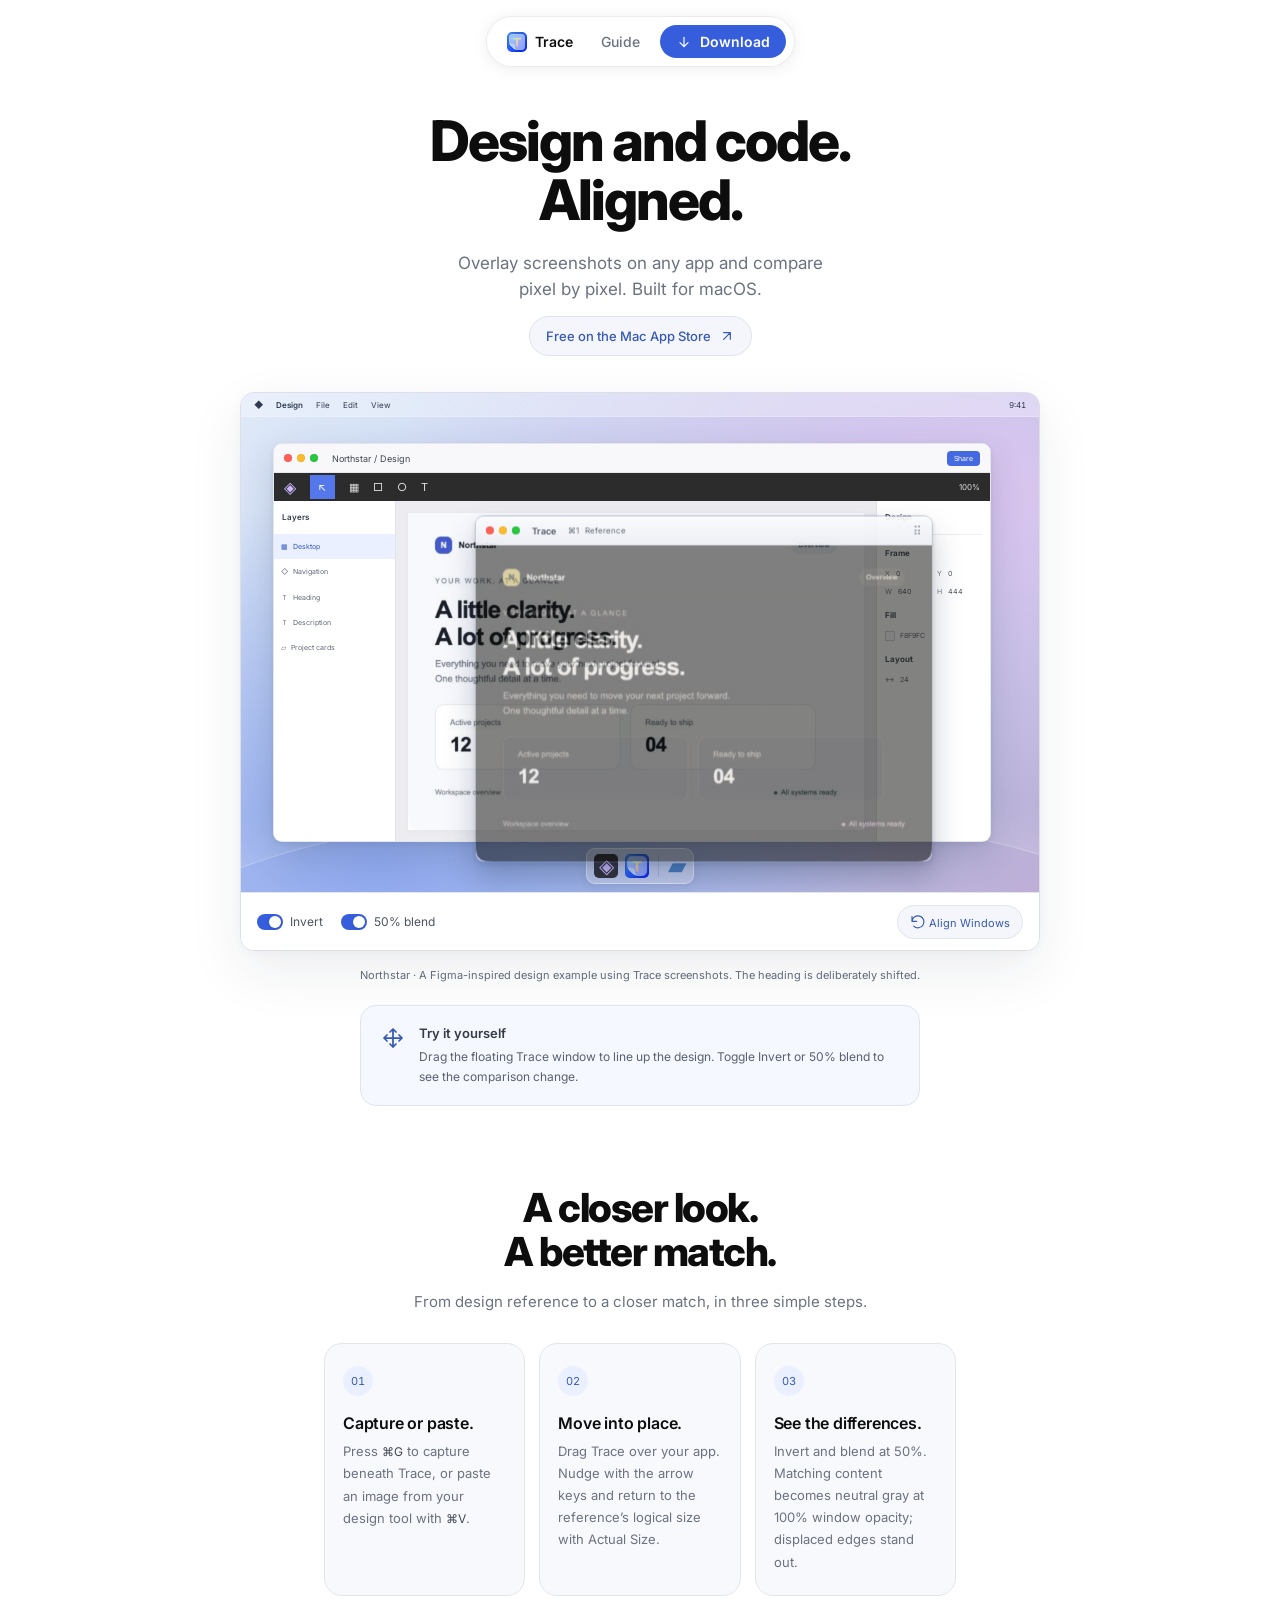
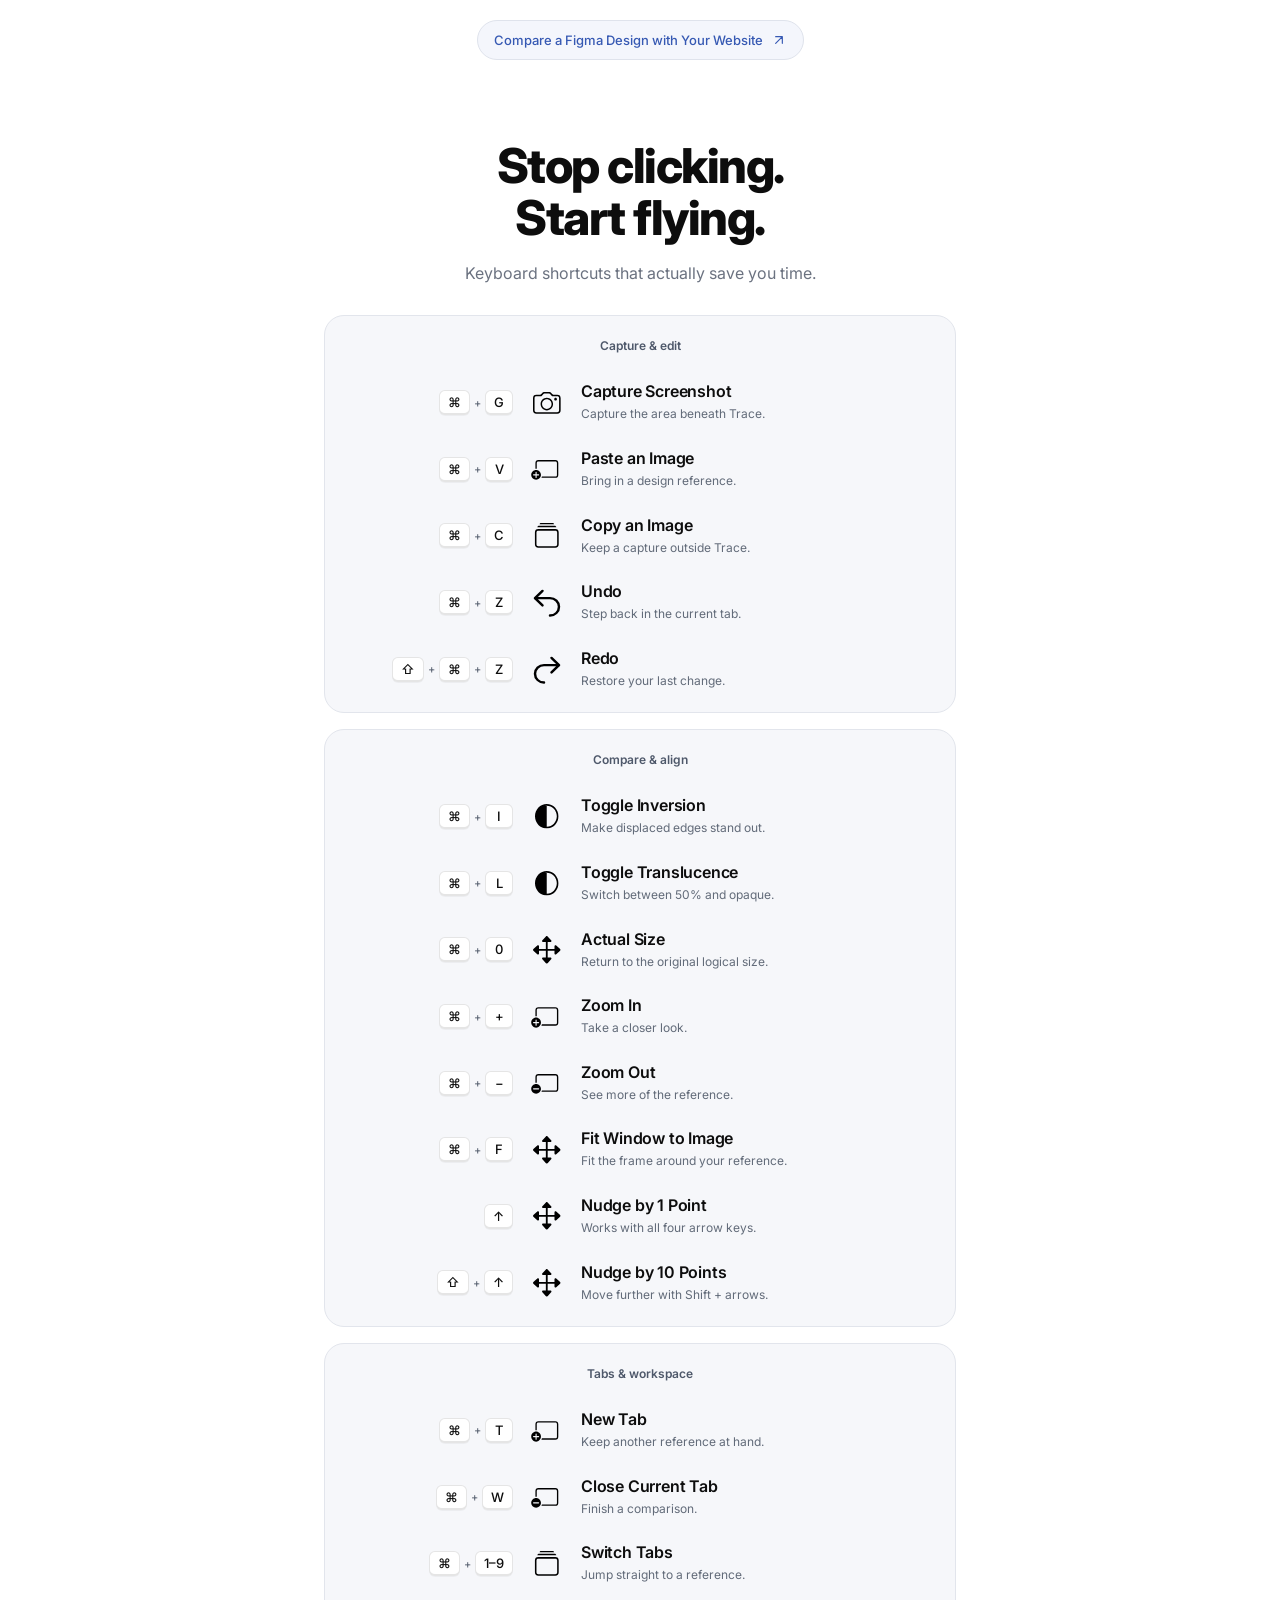
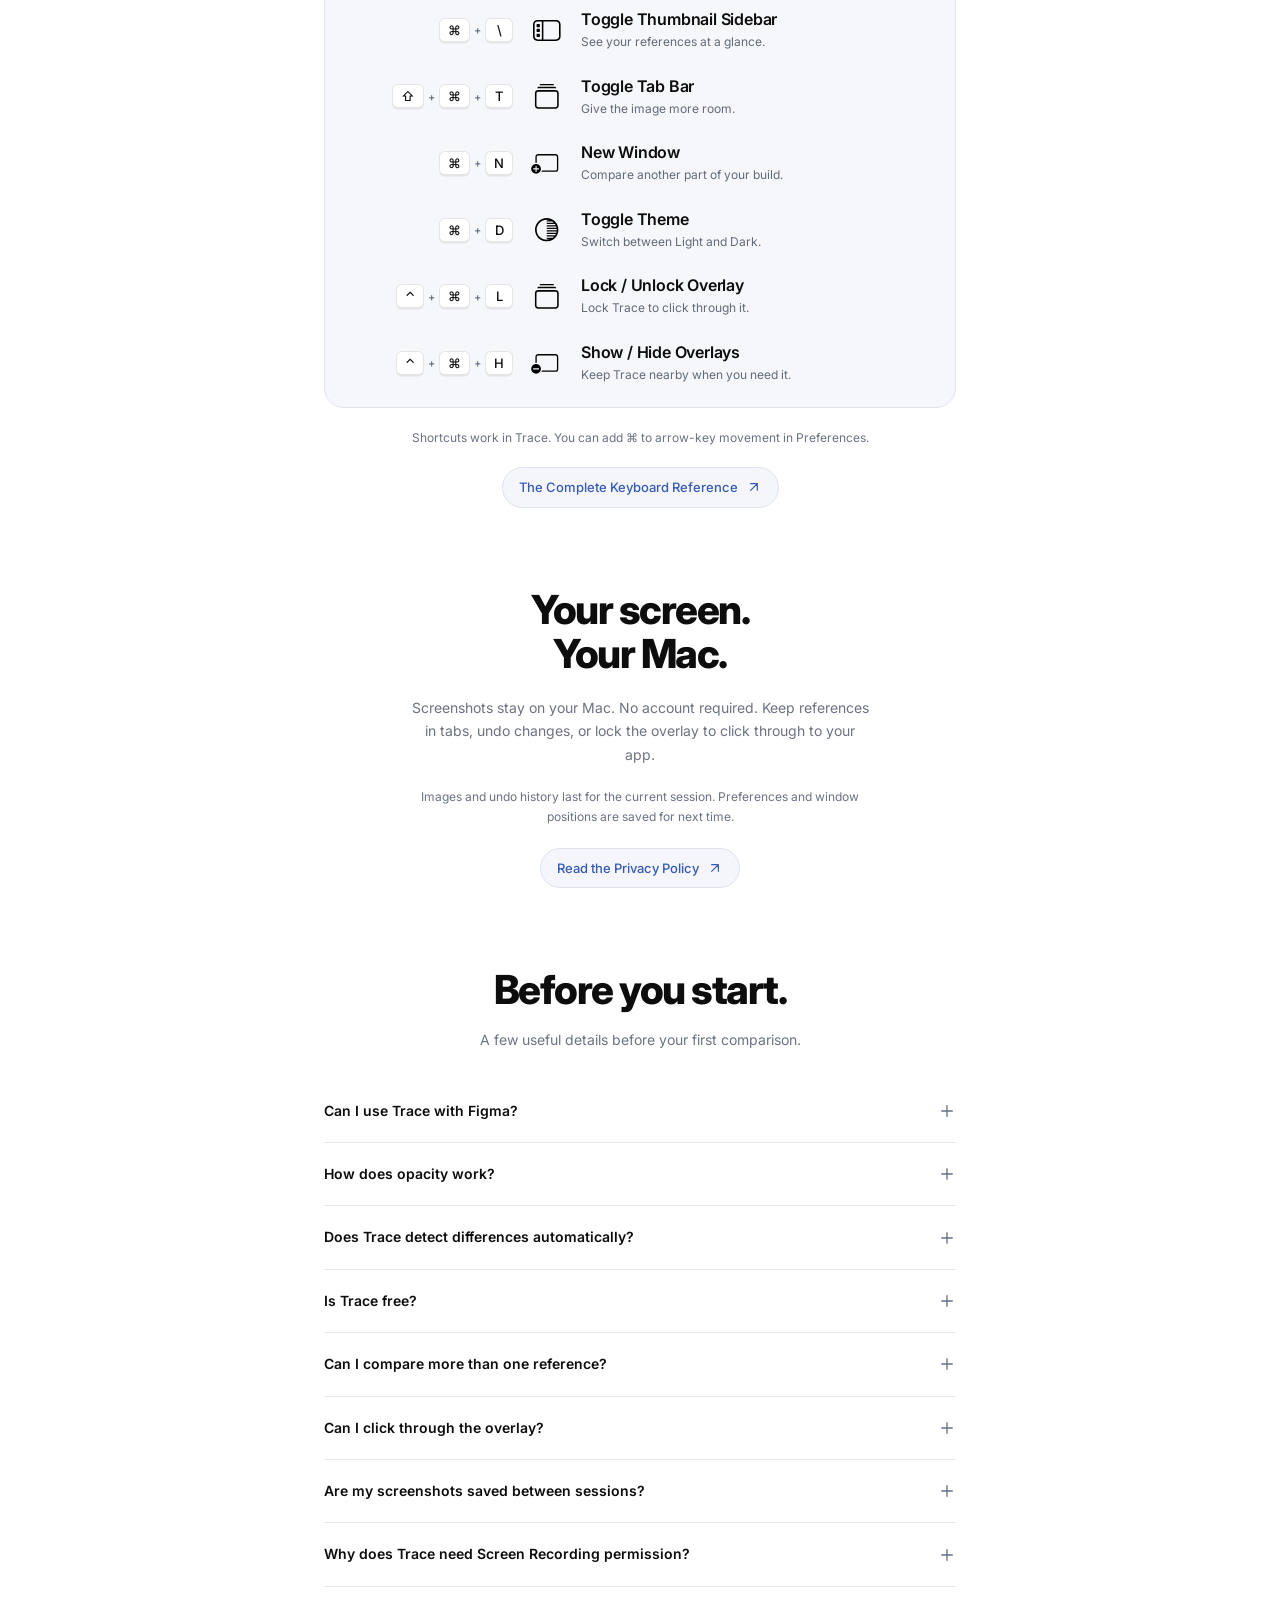
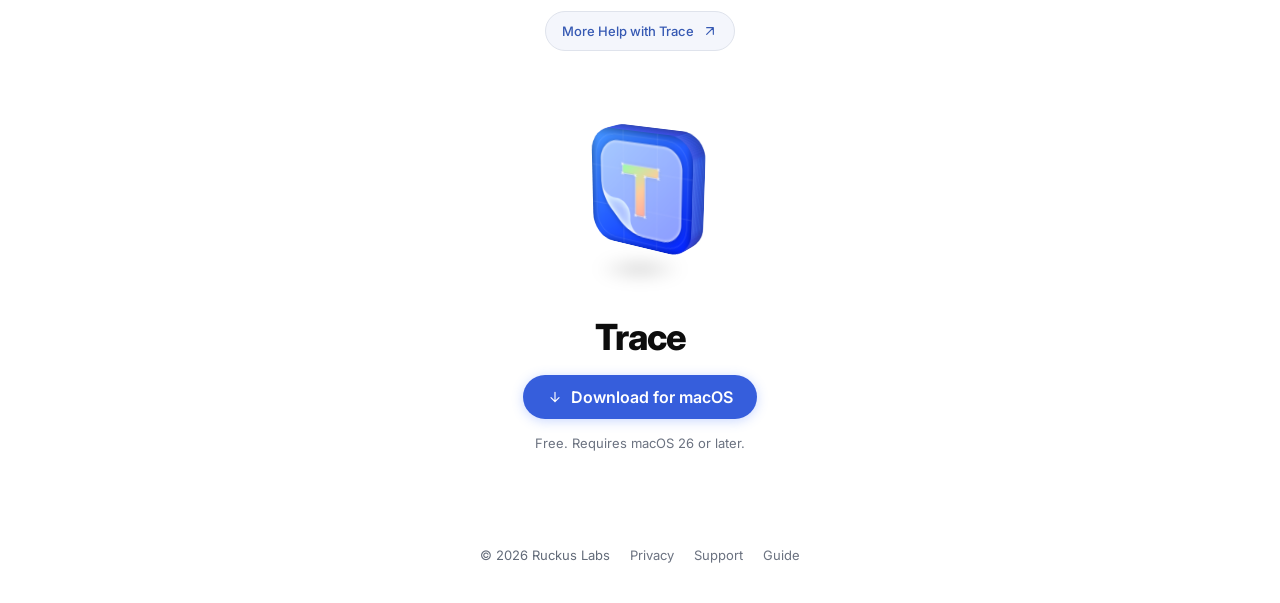
==== commit 771b38aa: "Use sentence case for marketing section headings" ====
--- a/index.html
+++ b/index.html
@@ -68,7 +68,7 @@
 <div class="desktop-dock" aria-hidden="true"><span class="dock-design">◈</span><img src="images/icon.webp" width="24" height="24" alt=""><span class="dock-divider"></span><span class="dock-folder">▰</span></div>
 </div><div class="frame-controls" id="frame-controls" hidden><div class="frame-toggles"><label class="frame-toggle"><input type="checkbox" id="inversion" checked><span class="switch-track" aria-hidden="true"></span> Invert</label><label class="frame-toggle"><input type="checkbox" id="translucence" checked><span class="switch-track" aria-hidden="true"></span> 50% blend</label></div><button type="button" id="reset-overlay"><svg class="ui-icon" viewBox="0 0 24 24" width="16" height="16" fill="none" stroke="currentColor" stroke-width="1.75" stroke-linecap="round" stroke-linejoin="round" aria-hidden="true" focusable="false"><path d="M3 11a9 9 0 1 1 2.6 7.1M3 4v7h7"/></svg> Align Windows</button></div></div>
         <p class="frame-disclosure">Northstar · A Figma-inspired design example using Trace screenshots. The heading is deliberately shifted.</p>
-        <div class="interaction-callout"><svg class="interaction-icon" viewBox="0 0 24 24" width="24" height="24" fill="none" stroke="currentColor" stroke-width="1.75" stroke-linecap="round" stroke-linejoin="round" aria-hidden="true" focusable="false"><path d="M12 3v18M3 12h18M9 6l3-3 3 3M9 18l3 3 3-3M6 9l-3 3 3 3M18 9l3 3-3 3"/></svg><div><strong>Try It Yourself</strong><p class="frame-hint" id="frame-hint">Drag the floating Trace window to line up the design. Use the controls above to explore the comparison.</p></div></div>
+        <div class="interaction-callout"><svg class="interaction-icon" viewBox="0 0 24 24" width="24" height="24" fill="none" stroke="currentColor" stroke-width="1.75" stroke-linecap="round" stroke-linejoin="round" aria-hidden="true" focusable="false"><path d="M12 3v18M3 12h18M9 6l3-3 3 3M9 18l3 3 3-3M6 9l-3 3 3 3M18 9l3 3-3 3"/></svg><div><strong>Try it yourself</strong><p class="frame-hint" id="frame-hint">Drag the floating Trace window to line up the design. Use the controls above to explore the comparison.</p></div></div>
       </section>
       <section class="how-it-works">
         <h2>
@@ -114,7 +114,7 @@
       </section>
       <section class="shortcuts" id="shortcuts">
         <h2>
-          Stop Clicking.<br>Start Flying.
+          Stop clicking.<br>Start flying.
         </h2>
         <p>
           Keyboard shortcuts that actually save you time.
@@ -122,7 +122,7 @@
         <div class="shortcuts-card">
           <div class="shortcut-group">
             <h3>
-              Capture & Edit
+              Capture & edit
             </h3>
             <div class="shortcut-row">
               <div class="shortcut-key">
@@ -182,7 +182,7 @@
           </div>
           <div class="shortcut-group">
             <h3>
-              Compare & Align
+              Compare & align
             </h3>
             <div class="shortcut-row">
               <div class="shortcut-key">
@@ -275,7 +275,7 @@
           </div>
           <div class="shortcut-group">
             <h3>
-              Tabs & Workspace
+              Tabs & workspace
             </h3>
             <div class="shortcut-row">
               <div class="shortcut-key">
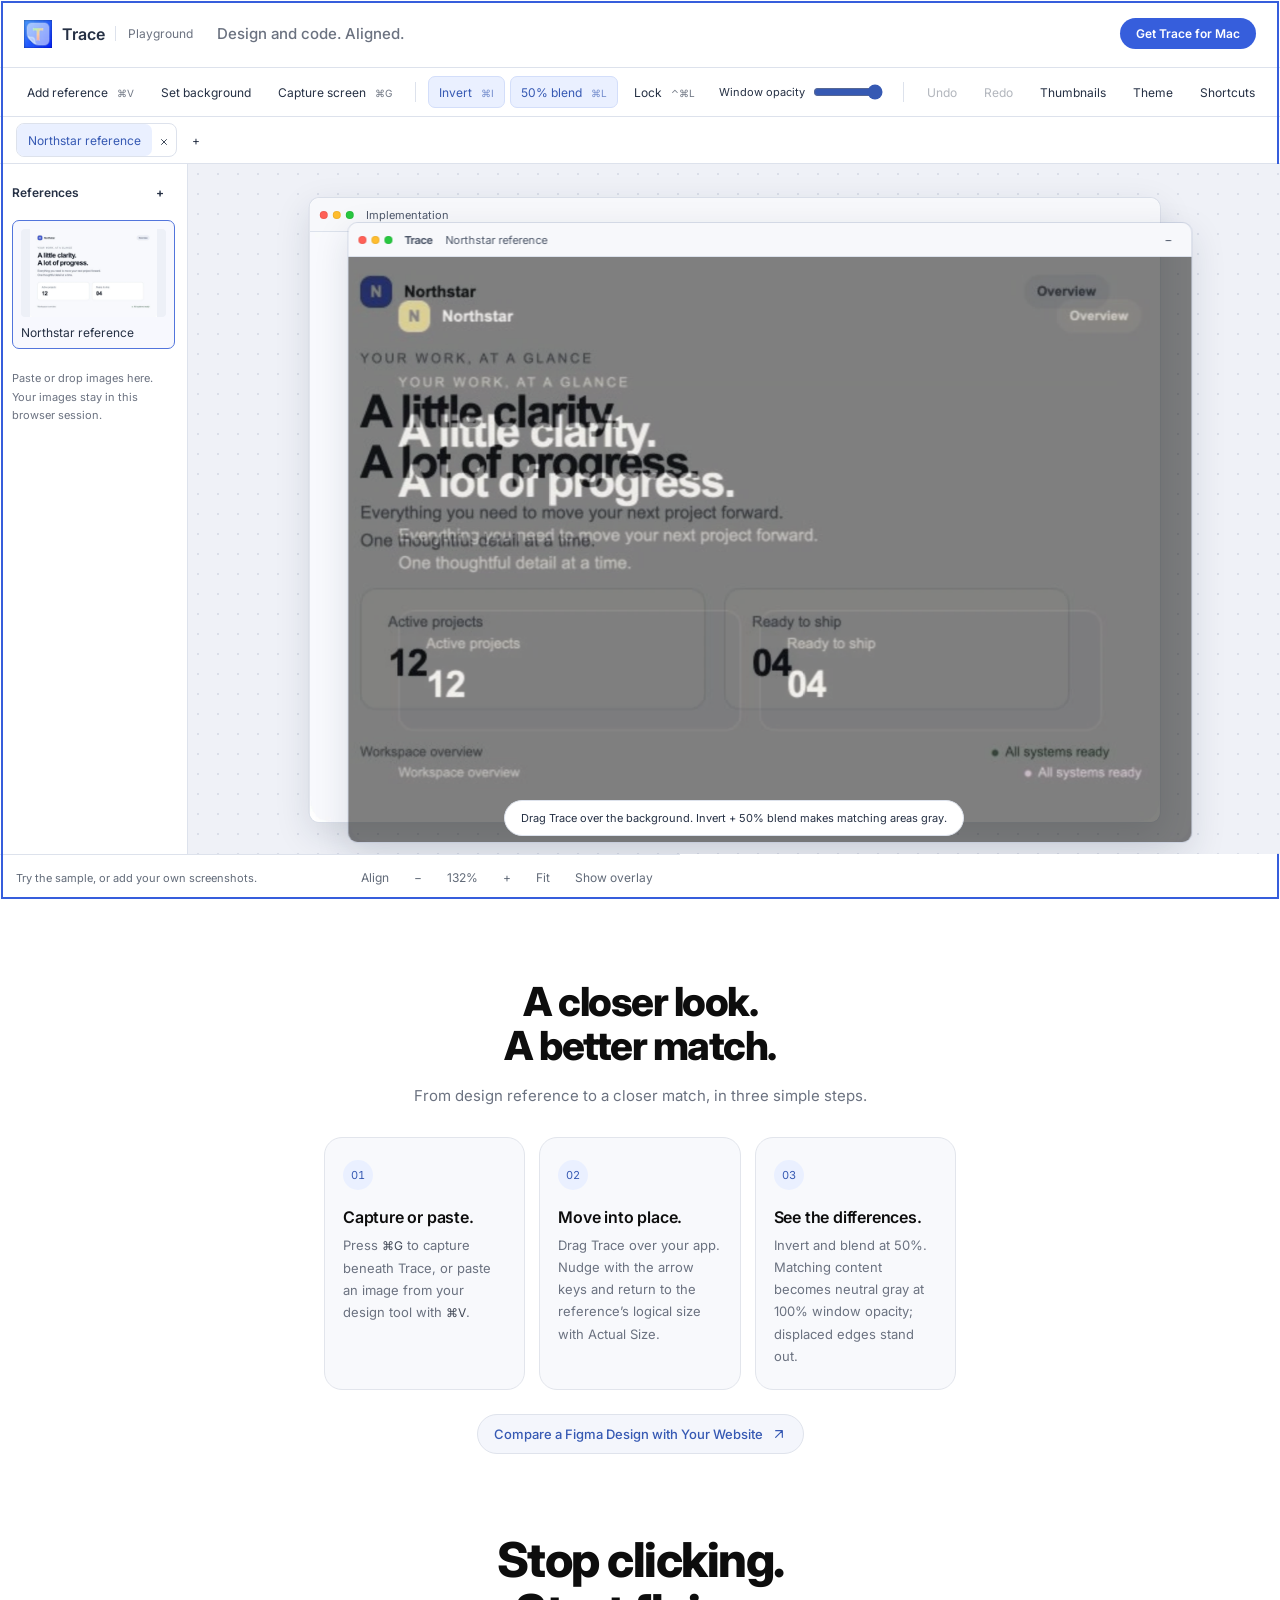
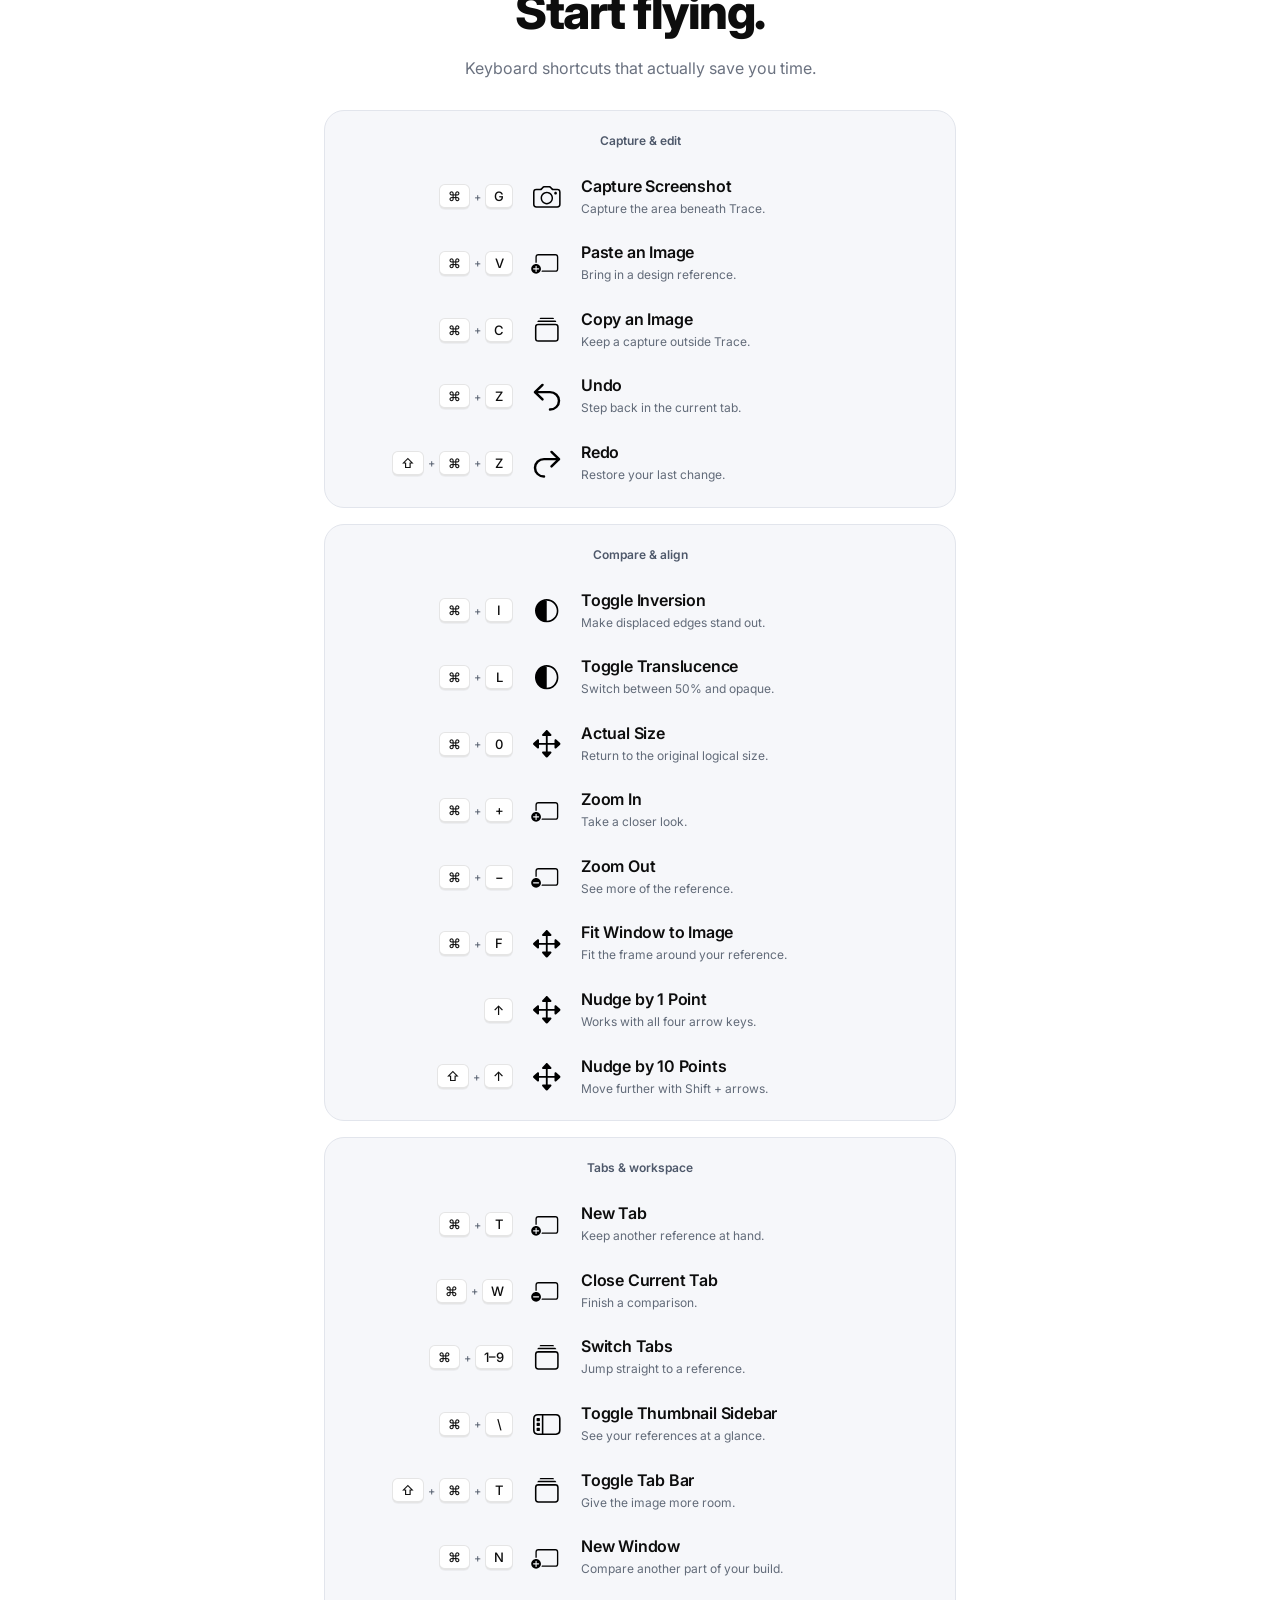
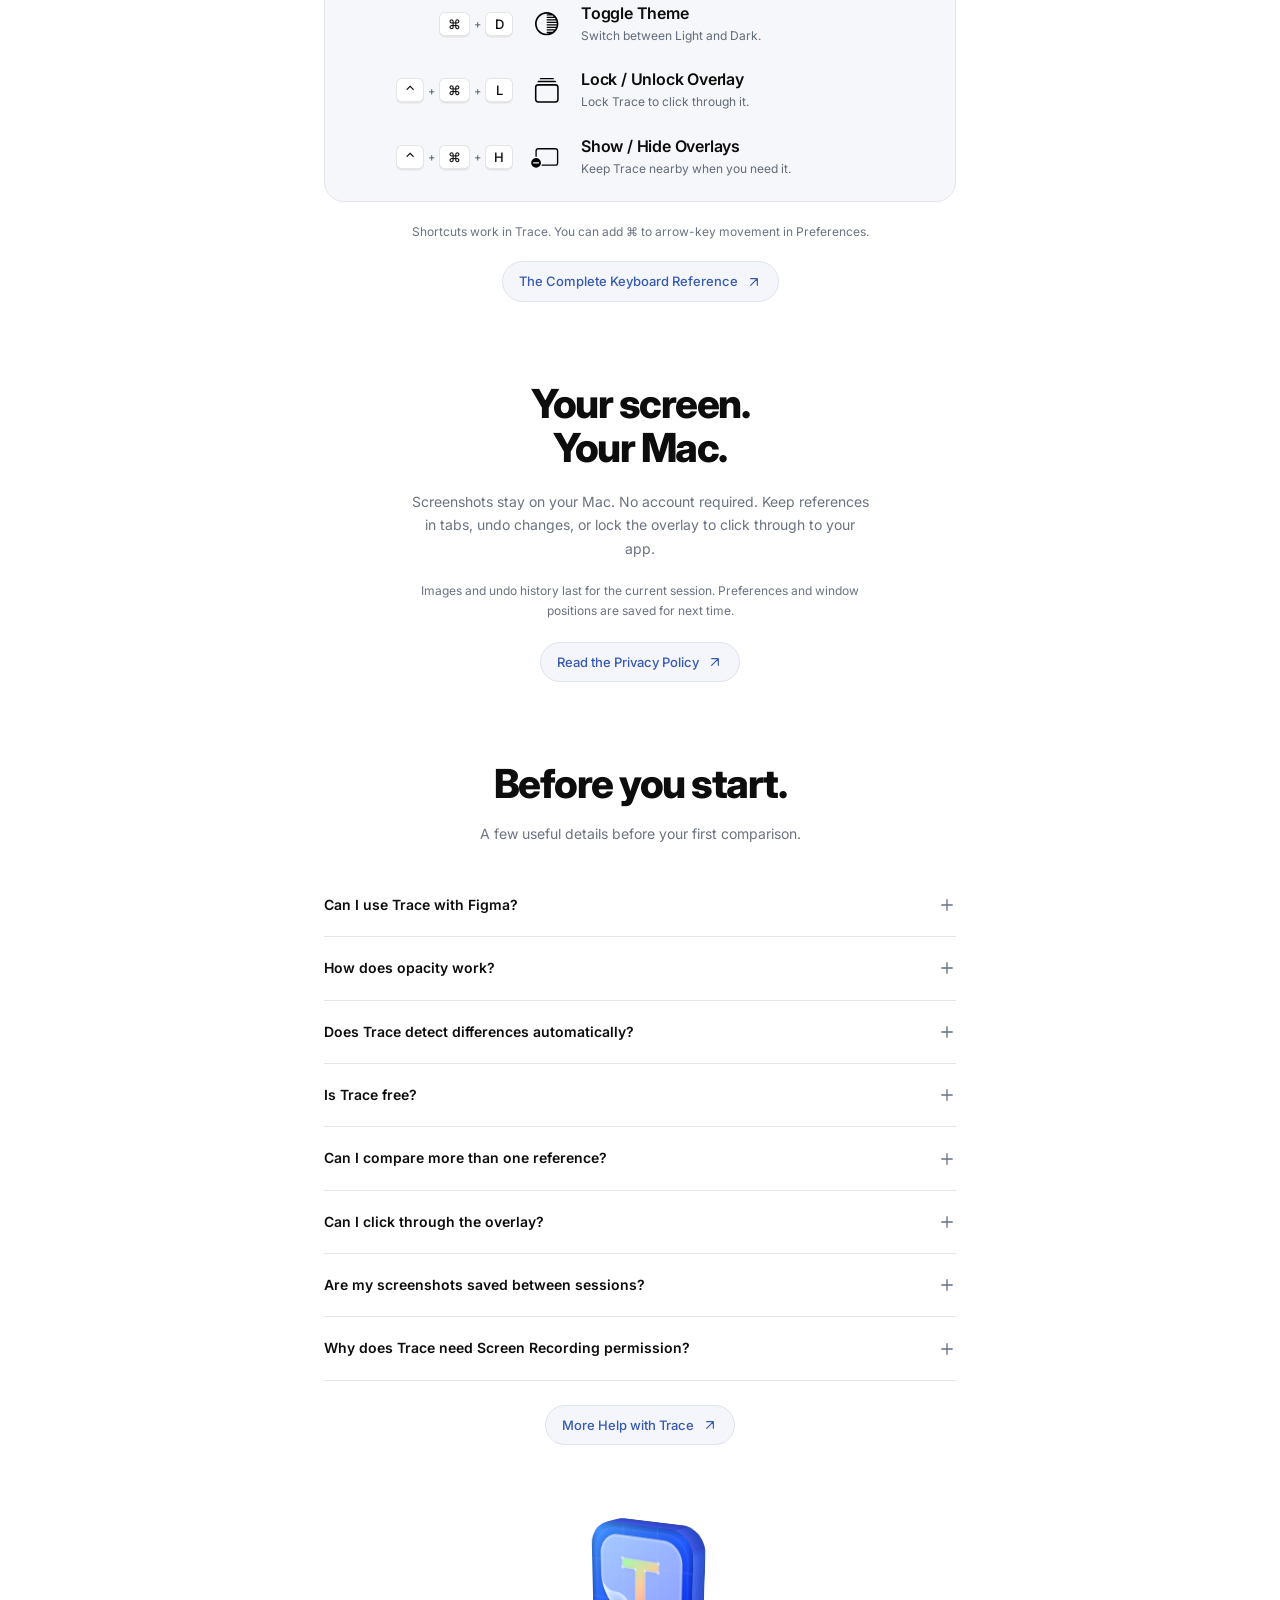
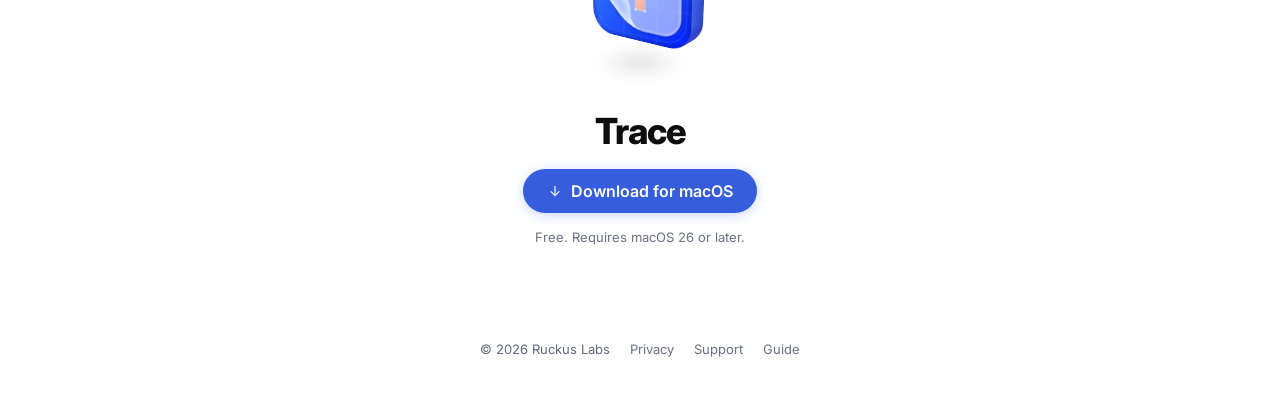
==== commit f84fcf6b: "Add full-height interactive Trace browser playground" ====
--- a/index.html
+++ b/index.html
@@ -10,7 +10,7 @@
     <meta name="twitter:card" content="summary_large_image"><meta name="twitter:title" content="Trace — Screenshot Overlay &amp; Design Comparison for Mac"><meta name="twitter:description" content="Compare your design with your build. Trace overlays screenshots on websites and apps so you can check spacing, alignment, and layout. Free for Mac."><meta name="twitter:image" content="https://ruckuslabs.co/trace/images/og-image.png"><meta name="twitter:image:alt" content="Trace screenshot overlay comparison for Mac">
     <meta name="application-name" content="Trace"><link rel="icon" type="image/png" href="favicon-32x32.png" sizes="32x32"><link rel="icon" type="image/png" href="favicon-128x128.png" sizes="128x128">
     <link rel="preconnect" href="https://fonts.googleapis.com"><link rel="preconnect" href="https://fonts.gstatic.com" crossorigin><link href="https://fonts.googleapis.com/css2?family=Inter:wght@400;500;600;700;800&display=swap" rel="stylesheet">
-    <link rel="stylesheet" href="styles.css?v=12">
+    <link rel="stylesheet" href="styles.css?v=12"><link rel="stylesheet" href="workspace.css?v=2">
     <script type="application/ld+json">
     {
     "@context": "https://schema.org",
@@ -46,29 +46,27 @@
   </head>
   <body>
     <a class="skip-link" href="#main">Skip to content</a>
-    <div class="nav-wrap">
-      <nav aria-label="Main navigation">
-        <a class="nav-brand" href="./"><img src="images/icon.webp" width="20" height="20" alt="">Trace</a><a class="nav-link" href="guides/figma-design-comparison/">Guide</a><a class="nav-btn" href="https://apps.apple.com/us/app/trace-pixel-perfect-designs/id6775989256?mt=12"><svg class="ui-icon" viewBox="0 0 24 24" width="16" height="16" fill="none" stroke="currentColor" stroke-width="1.75" stroke-linecap="round" stroke-linejoin="round" aria-hidden="true" focusable="false"><path d="M12 5v14m-6-6 6 6 6-6"/></svg> Download</a>
-      </nav>
-    </div>
     <main id="main">
-      <section class="hero">
-        <h1>
-          Design and code.<br>Aligned.
-        </h1>
-        <p>
-          Overlay screenshots on any app and compare pixel by pixel. Built for macOS.
-        </p>
-        <a class="secondary-button hero-download" href="https://apps.apple.com/us/app/trace-pixel-perfect-designs/id6775989256?mt=12">Free on the Mac App Store <svg class="ui-icon" viewBox="0 0 24 24" width="16" height="16" fill="none" stroke="currentColor" stroke-width="1.75" stroke-linecap="round" stroke-linejoin="round" aria-hidden="true" focusable="false"><path d="M7 17 17 7M7 7h10v10"/></svg></a>
-        <div class="interactive-frame desktop-preview" aria-label="Desktop preview with a design editor and a floating Trace window">
-<div class="desktop-scene" id="desktop-scene">
-<div class="desktop-menubar" aria-hidden="true"><span class="desktop-apple">◆</span><strong>Design</strong><span>File</span><span>Edit</span><span>View</span><span class="desktop-time">9:41</span></div>
-<div class="design-window"><div class="design-titlebar"><span class="traffic-dots" aria-hidden="true"><i></i><i></i><i></i></span><span class="design-file">Northstar / Design</span><span class="design-share">Share</span></div><div class="design-tools" aria-hidden="true"><span class="design-mark">◈</span><span class="tool-selected">↖</span><span>▦</span><span>□</span><span>○</span><span>T</span><span class="design-zoom">100%</span></div><div class="design-workspace"><aside class="design-layers" aria-label="Illustrative design layers"><div class="design-panel-title">Layers</div><div class="layer-selected">▦ <span>Desktop</span></div><div>◇ <span>Navigation</span></div><div>Ｔ <span>Heading</span></div><div>Ｔ <span>Description</span></div><div>▱ <span>Project cards</span></div></aside><div class="design-canvas"><div class="design-artboard" id="design-artboard"><img class="build-image" src="images/screens/sample-build.webp" width="1280" height="888" alt="Sample design in a Figma-inspired editor, with a slightly shifted heading" fetchpriority="high"></div></div><aside class="design-properties" aria-label="Illustrative design properties"><div class="design-panel-title">Design</div><strong>Frame</strong><div class="property-grid"><span>X <b>0</b></span><span>Y <b>0</b></span><span>W <b>640</b></span><span>H <b>444</b></span></div><strong>Fill</strong><span class="fill-property"><i></i> F8F9FC</span><strong>Layout</strong><span>↔ &nbsp; 24</span></aside></div></div>
-<div class="trace-window" id="trace-window" tabindex="0" role="group" aria-label="Floating Trace window. Drag the window or use arrow keys to align it with the design."><div class="frame-titlebar" id="trace-drag-handle"><span class="traffic-dots" aria-hidden="true"><i></i><i></i><i></i></span><strong>Trace</strong><span class="frame-tab">⌘1 &nbsp; Reference</span><span class="window-grip" aria-hidden="true">⠿</span></div><div class="frame-viewport" id="frame-viewport"><div id="reference-overlay" class="reference-overlay is-inverted"><img class="overlay-normal" id="overlay-image" src="images/screens/reference-content.webp" width="1280" height="888" alt="Inverted reference in the floating Trace window" draggable="false"><img class="overlay-inverted" src="images/screens/inverted-content.webp" width="1280" height="888" alt="" aria-hidden="true" draggable="false"></div></div></div>
-<div class="desktop-dock" aria-hidden="true"><span class="dock-design">◈</span><img src="images/icon.webp" width="24" height="24" alt=""><span class="dock-divider"></span><span class="dock-folder">▰</span></div>
-</div><div class="frame-controls" id="frame-controls" hidden><div class="frame-toggles"><label class="frame-toggle"><input type="checkbox" id="inversion" checked><span class="switch-track" aria-hidden="true"></span> Invert</label><label class="frame-toggle"><input type="checkbox" id="translucence" checked><span class="switch-track" aria-hidden="true"></span> 50% blend</label></div><button type="button" id="reset-overlay"><svg class="ui-icon" viewBox="0 0 24 24" width="16" height="16" fill="none" stroke="currentColor" stroke-width="1.75" stroke-linecap="round" stroke-linejoin="round" aria-hidden="true" focusable="false"><path d="M3 11a9 9 0 1 1 2.6 7.1M3 4v7h7"/></svg> Align Windows</button></div></div>
-        <p class="frame-disclosure">Northstar · A Figma-inspired design example using Trace screenshots. The heading is deliberately shifted.</p>
-        <div class="interaction-callout"><svg class="interaction-icon" viewBox="0 0 24 24" width="24" height="24" fill="none" stroke="currentColor" stroke-width="1.75" stroke-linecap="round" stroke-linejoin="round" aria-hidden="true" focusable="false"><path d="M12 3v18M3 12h18M9 6l3-3 3 3M9 18l3 3 3-3M6 9l-3 3 3 3M18 9l3 3-3 3"/></svg><div><strong>Try it yourself</strong><p class="frame-hint" id="frame-hint">Drag the floating Trace window to line up the design. Use the controls above to explore the comparison.</p></div></div>
+      <section class="browser-workspace" id="workspace" aria-label="Interactive Trace workspace" tabindex="0">
+        <header class="workspace-header"><a class="workspace-brand" href="./"><img src="images/icon.webp" width="28" height="28" alt="">Trace <span>Playground</span></a><h1>Design and code. Aligned.</h1><a class="nav-btn" href="https://apps.apple.com/us/app/trace-pixel-perfect-designs/id6775989256?mt=12">Get Trace for Mac</a></header>
+        <div class="workspace-toolbar" role="toolbar" aria-label="Comparison controls">
+          <button data-action="reference">Add reference <kbd>⌘V</kbd></button><button data-action="baseline">Set background</button><button data-action="capture">Capture screen <kbd>⌘G</kbd></button><span class="toolbar-divider"></span>
+          <button data-action="invert" aria-pressed="true">Invert <kbd>⌘I</kbd></button><button data-action="blend" aria-pressed="true">50% blend <kbd>⌘L</kbd></button><button data-action="lock" aria-pressed="false">Lock <kbd>⌃⌘L</kbd></button>
+          <label class="opacity-control" for="window-opacity">Window opacity <input id="window-opacity" type="range" min="20" max="100" value="100"></label><span class="toolbar-divider"></span><button data-action="undo" aria-label="Undo">Undo</button><button data-action="redo" aria-label="Redo">Redo</button><button data-action="sidebar">Thumbnails</button><button data-action="theme">Theme</button><button data-action="shortcuts">Shortcuts</button>
+        </div>
+        <div class="workspace-tabs" id="workspace-tabs" role="tablist" aria-label="Reference tabs"></div>
+        <div class="workspace-body"><aside class="workspace-sidebar" id="workspace-sidebar" aria-label="Reference thumbnails"><div class="sidebar-heading">References <button data-action="new" aria-label="New reference tab">+</button></div><div id="workspace-thumbnails"></div><p>Paste or drop images here.<br>Your images stay in this browser session.</p></aside>
+          <div class="workspace-stage" id="workspace-stage" aria-label="Comparison canvas">
+            <div class="background-window" id="background-window"><div class="workspace-window-bar"><span class="traffic-dots" aria-hidden="true"><i></i><i></i><i></i></span><span>Implementation</span></div><img id="background-image" src="images/screens/sample-build.webp" width="1280" height="888" alt="Implementation background" draggable="false"></div>
+            <div class="workspace-overlay" id="workspace-overlay" tabindex="0" role="group" aria-label="Trace reference. Drag to move, or use arrow keys."><div class="workspace-window-bar"><span class="traffic-dots" aria-hidden="true"><i></i><i></i><i></i></span><strong>Trace</strong><span id="overlay-name">Reference</span><button data-action="hide" aria-label="Hide reference">−</button></div><img id="workspace-image" src="images/screens/reference-content.webp" width="1280" height="888" alt="Design reference" draggable="false"></div>
+            <div class="workspace-empty" id="workspace-empty" hidden>Paste or add an image to start this tab.</div>
+            <div class="workspace-tip" id="workspace-tip">Drag Trace over the background. Invert + 50% blend makes matching areas gray.</div>
+          </div>
+        </div>
+        <footer class="workspace-status"><span id="workspace-message" role="status" aria-live="polite">Try the sample, or add your own screenshots.</span><div><button data-action="align">Align</button><button data-action="out" aria-label="Zoom out">−</button><button data-action="actual" id="zoom-label">100%</button><button data-action="in" aria-label="Zoom in">+</button><button data-action="fit">Fit</button><button data-action="show">Show overlay</button></div></footer>
+        <noscript><p class="workspace-nojs">Enable JavaScript to experiment with this workspace. The guide and product information below remain available.</p></noscript>
+        <input type="file" id="reference-file" accept="image/*" multiple hidden><input type="file" id="background-file" accept="image/*" hidden>
+        <dialog id="workspace-help"><div class="help-heading"><h2>Make yourself at home.</h2><button data-action="close-help" aria-label="Close shortcuts">×</button></div><p>Use Command on Mac or Control on Windows/Linux. Shortcuts work while this workspace is focused. Browser-reserved shortcuts may require the toolbar buttons.</p><dl><dt>Paste / copy image</dt><dd>⌘V / ⌘C</dd><dt>Capture screen</dt><dd>⌘G</dd><dt>Invert / 50% blend</dt><dd>⌘I / ⌘L</dd><dt>Zoom / actual size / fit</dt><dd>⌘+ / ⌘− / ⌘0 / ⌘F</dd><dt>Undo / redo</dt><dd>⌘Z / ⇧⌘Z</dd><dt>New / close tab</dt><dd>⌘T / ⌘W</dd><dt>Switch reference</dt><dd>⌘1–9</dd><dt>Move / move further</dt><dd>Arrows / ⇧Arrows</dd><dt>Thumbnails / tab bar</dt><dd>⌘\ / ⇧⌘T</dd><dt>Lock / hide overlay</dt><dd>⌃⌘L / ⌃⌘H</dd><dt>Change workspace theme</dt><dd>⌘D</dd></dl><p>Screen capture uses your browser’s sharing chooser and captures one frame. Locking lets you interact with the background inside this workspace. This playground cannot float over other apps. Images and history disappear on reload.</p></dialog>
       </section>
       <section class="how-it-works">
         <h2>
@@ -450,6 +448,6 @@
     <footer class="site-footer">
       <span>© 2026 Ruckus Labs</span><a href="privacy/">Privacy</a><a href="support/">Support</a><a href="guides/figma-design-comparison/">Guide</a>
     </footer>
-    <script src="script.js?v=12" defer></script>
+    <script src="script.js?v=12" defer></script><script src="workspace.js?v=2" defer></script>
   </body>
 </html>
--- a/workspace.css
+++ b/workspace.css
@@ -0,0 +1,61 @@
+main { max-width: none; padding: 0 0 96px; }
+main > section:not(.browser-workspace) { width: calc(100% - 48px); max-width: 632px; margin-inline: auto; }
+.browser-workspace { --ws-bg: #eff1f7; --ws-panel: #fff; --ws-text: #253044; --ws-line: #dde2ec; width: 100%; height: 100dvh; min-height: 540px; display: flex; flex-direction: column; background: var(--ws-panel); color: var(--ws-text); outline-offset: -3px; }
+.browser-workspace.dark { --ws-bg: #202737; --ws-panel: #30394b; --ws-text: #eef2fa; --ws-line: #48556b; }
+.workspace-header { height: 68px; flex-shrink: 0; display: flex; align-items: center; gap: 24px; padding: 0 24px; border-bottom: 1px solid var(--ws-line); }
+.workspace-brand { display: flex; gap: 10px; align-items: center; color: inherit; text-decoration: none; font-weight: 600; }
+.workspace-brand span { border-left: 1px solid var(--ws-line); padding-left: 12px; font-size: 12px; color: #6b7280; font-weight: 400; }
+.workspace-header h1 { font-size: 15px; font-weight: 500; color: #6b7280; letter-spacing: normal; margin: 0; }
+.workspace-header .nav-btn { margin-left: auto; font-size: 12px; white-space: nowrap; }
+.browser-workspace button { font: inherit; color: inherit; border: 1px solid transparent; border-radius: 7px; background: transparent; cursor: pointer; font-size: 12px; padding: 7px 10px; min-height: 32px; white-space: nowrap; }
+.browser-workspace button:hover { background: #5275dc18; }
+.browser-workspace button[aria-pressed=true] { color: #3659b3; background: #eaf0ff; border-color: #d3defa; }
+.browser-workspace button:disabled { opacity: .35; cursor: default; }
+.workspace-toolbar { display: flex; align-items: center; gap: 5px; padding: 8px 16px; flex-shrink: 0; border-bottom: 1px solid var(--ws-line); overflow-x: auto; }
+.workspace-toolbar kbd { font: inherit; font-size: 10px; opacity: .65; margin-left: 6px; }
+.toolbar-divider { width: 1px; height: 20px; background: var(--ws-line); margin: 0 7px; flex-shrink: 0; }
+.workspace-tabs { display: flex; gap: 4px; padding: 6px 16px; min-height: 42px; border-bottom: 1px solid var(--ws-line); overflow-x: auto; flex-shrink: 0; }
+.workspace-tabs button[role=tab] { max-width: 180px; overflow: hidden; text-overflow: ellipsis; }
+.workspace-tabs button[aria-selected=true] { background: #eaf0ff; color: #3659b3; }
+.workspace-body { display: flex; flex: 1; min-height: 0; }
+.workspace-sidebar { width: 188px; flex-shrink: 0; border-right: 1px solid var(--ws-line); padding: 12px; overflow-y: auto; }
+.sidebar-heading { display: flex; align-items: center; justify-content: space-between; font-size: 12px; font-weight: 600; margin-bottom: 12px; }
+.workspace-sidebar p { font-size: 11px; line-height: 1.7; color: #6b7280; margin-top: 20px; }
+#workspace-thumbnails button { width: 100%; display: flex; flex-direction: column; gap: 8px; margin-bottom: 10px; padding: 8px; text-align: left; overflow: hidden; border: 1px solid var(--ws-line); }
+#workspace-thumbnails button[aria-current=true] { border-color: #5275dc; background: #5275dc0c; }
+#workspace-thumbnails img { width: 100%; height: 88px; object-fit: contain; background: #edf0f7; border-radius: 4px; }
+#workspace-thumbnails span { max-width: 100%; overflow: hidden; text-overflow: ellipsis; }
+.workspace-stage { flex: 1; position: relative; min-width: 0; overflow: hidden; isolation: isolate; background-color: var(--ws-bg); background-image: radial-gradient(#8c9bb438 1px, transparent 1px); background-size: 20px 20px; }
+.background-window, .workspace-overlay { position: absolute; left: 0; top: 0; border: 1px solid #7484a945; border-radius: 10px; box-shadow: 0 12px 35px #18243c20; }
+.background-window { overflow: hidden; background: #fff; }
+.workspace-overlay { z-index: 2; will-change: transform; touch-action: none; cursor: grab; contain: layout style; }
+.workspace-overlay.dragging { cursor: grabbing; }
+.workspace-overlay.locked { pointer-events: none; }
+.workspace-window-bar { height: 34px; padding: 0 10px; display: flex; align-items: center; gap: 12px; background: #f7f8fb; border-bottom: 1px solid #dce2ec; border-radius: 10px 10px 0 0; font-size: 11px; color: #4e586a; }
+.workspace-window-bar button { margin-left: auto; padding: 0 8px; }
+#overlay-name { overflow: hidden; text-overflow: ellipsis; white-space: nowrap; max-width: 50%; }
+.background-window img, .workspace-overlay img { display: block; width: 100%; height: auto; pointer-events: none; border-radius: 0 0 9px 9px; }
+.workspace-tip { position: absolute; bottom: 18px; left: 50%; transform: translateX(-50%); padding: 10px 16px; background: var(--ws-panel); border: 1px solid var(--ws-line); border-radius: 999px; font-size: 11px; color: var(--ws-text); text-align: center; width: max-content; max-width: calc(100% - 32px); pointer-events: none; z-index: 3; }
+.workspace-empty { position: absolute; inset: 30% 10% auto; text-align: center; padding: 30px; background: var(--ws-panel); border: 1px dashed var(--ws-line); border-radius: 16px; }
+.workspace-status { min-height: 46px; padding: 5px 16px; display: flex; align-items: center; justify-content: space-between; gap: 12px; font-size: 11px; border-top: 1px solid var(--ws-line); flex-shrink: 0; }
+.workspace-status > div { display: flex; align-items: center; gap: 3px; }
+#workspace-message { overflow: hidden; text-overflow: ellipsis; }
+#workspace-help { margin: auto; max-width: 560px; width: calc(100% - 32px); max-height: calc(100dvh - 48px); overflow-y: auto; border: 1px solid #dce2ec; border-radius: 20px; padding: 28px; color: #253044; background: white; box-shadow: 0 30px 100px #0004; }
+#workspace-help::backdrop { background: #18243c66; }
+.help-heading { display: flex; align-items: center; justify-content: space-between; }
+.help-heading h2 { font-size: 23px; }
+#workspace-help p { font-size: 13px; line-height: 1.7; color: #626b79; margin: 16px 0; }
+#workspace-help dl { display: grid; grid-template-columns: 1fr auto; gap: 12px 20px; font-size: 12px; }
+#workspace-help dd { font-family: ui-monospace, monospace; }
+[hidden] { display: none !important; }
+@media(max-width: 800px) { .workspace-header h1 { display: none; } .workspace-sidebar { width: 140px; } .workspace-toolbar kbd { display: none; } }
+@media(max-width: 560px) { .workspace-header { padding-inline: 12px; gap: 8px; } .workspace-brand span { display: none; } .workspace-sidebar { display: none; } .workspace-status { flex-wrap: wrap; gap: 0; } .workspace-status > div { width: 100%; justify-content: space-between; } .workspace-toolbar { padding-inline: 8px; } }
+
+.opacity-control { display: flex; align-items: center; gap: 8px; font-size: 11px; white-space: nowrap; padding: 0 8px; }
+.opacity-control input { width: 70px; accent-color: #3659b3; }
+.workspace-nojs { font-size: 12px; padding: 16px; }
+
+.workspace-tab { display: flex; align-items: center; flex-shrink: 0; border: 1px solid var(--ws-line); border-radius: 8px; }
+.workspace-tab button + button { padding: 4px 5px; }
+.workspace-tab .ui-icon { width: 12px; height: 12px; }
+.browser-workspace.dark .workspace-header h1, .browser-workspace.dark .workspace-brand span, .browser-workspace.dark .workspace-sidebar p { color: #bec8da; }
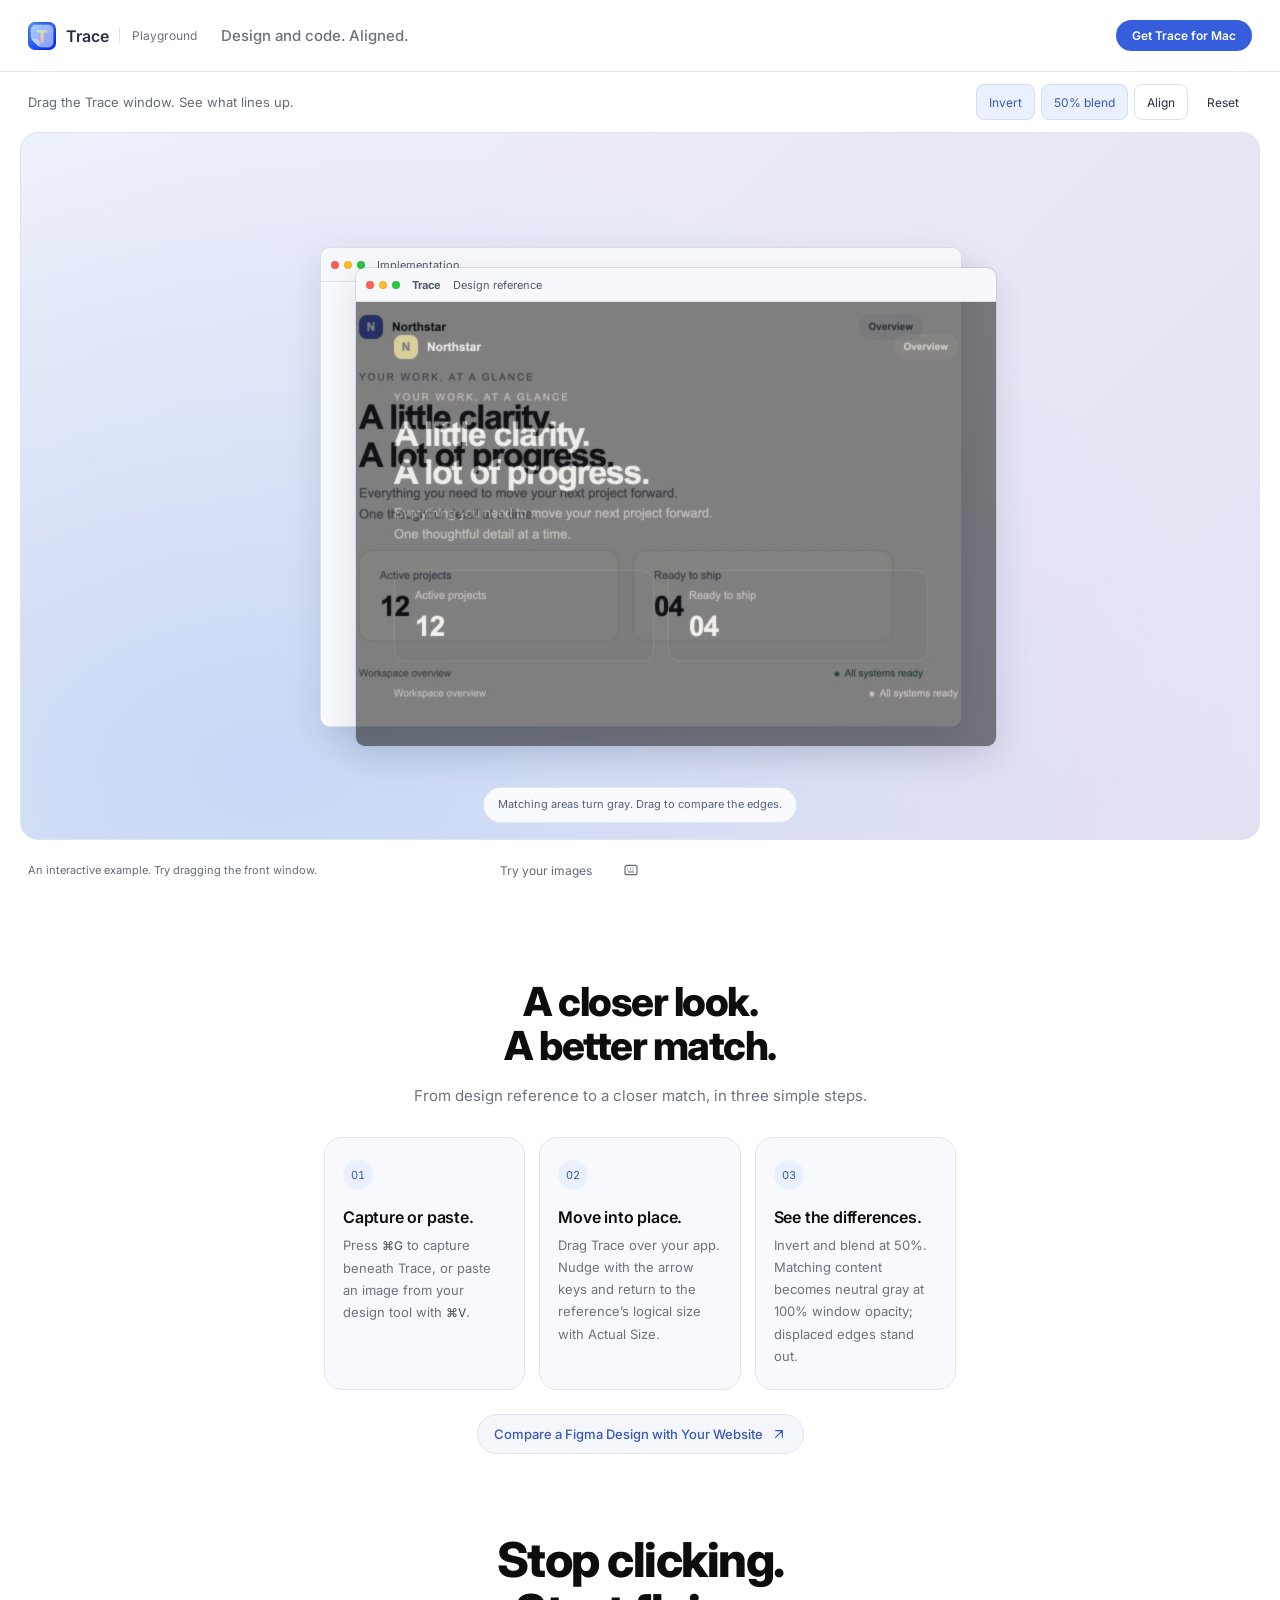
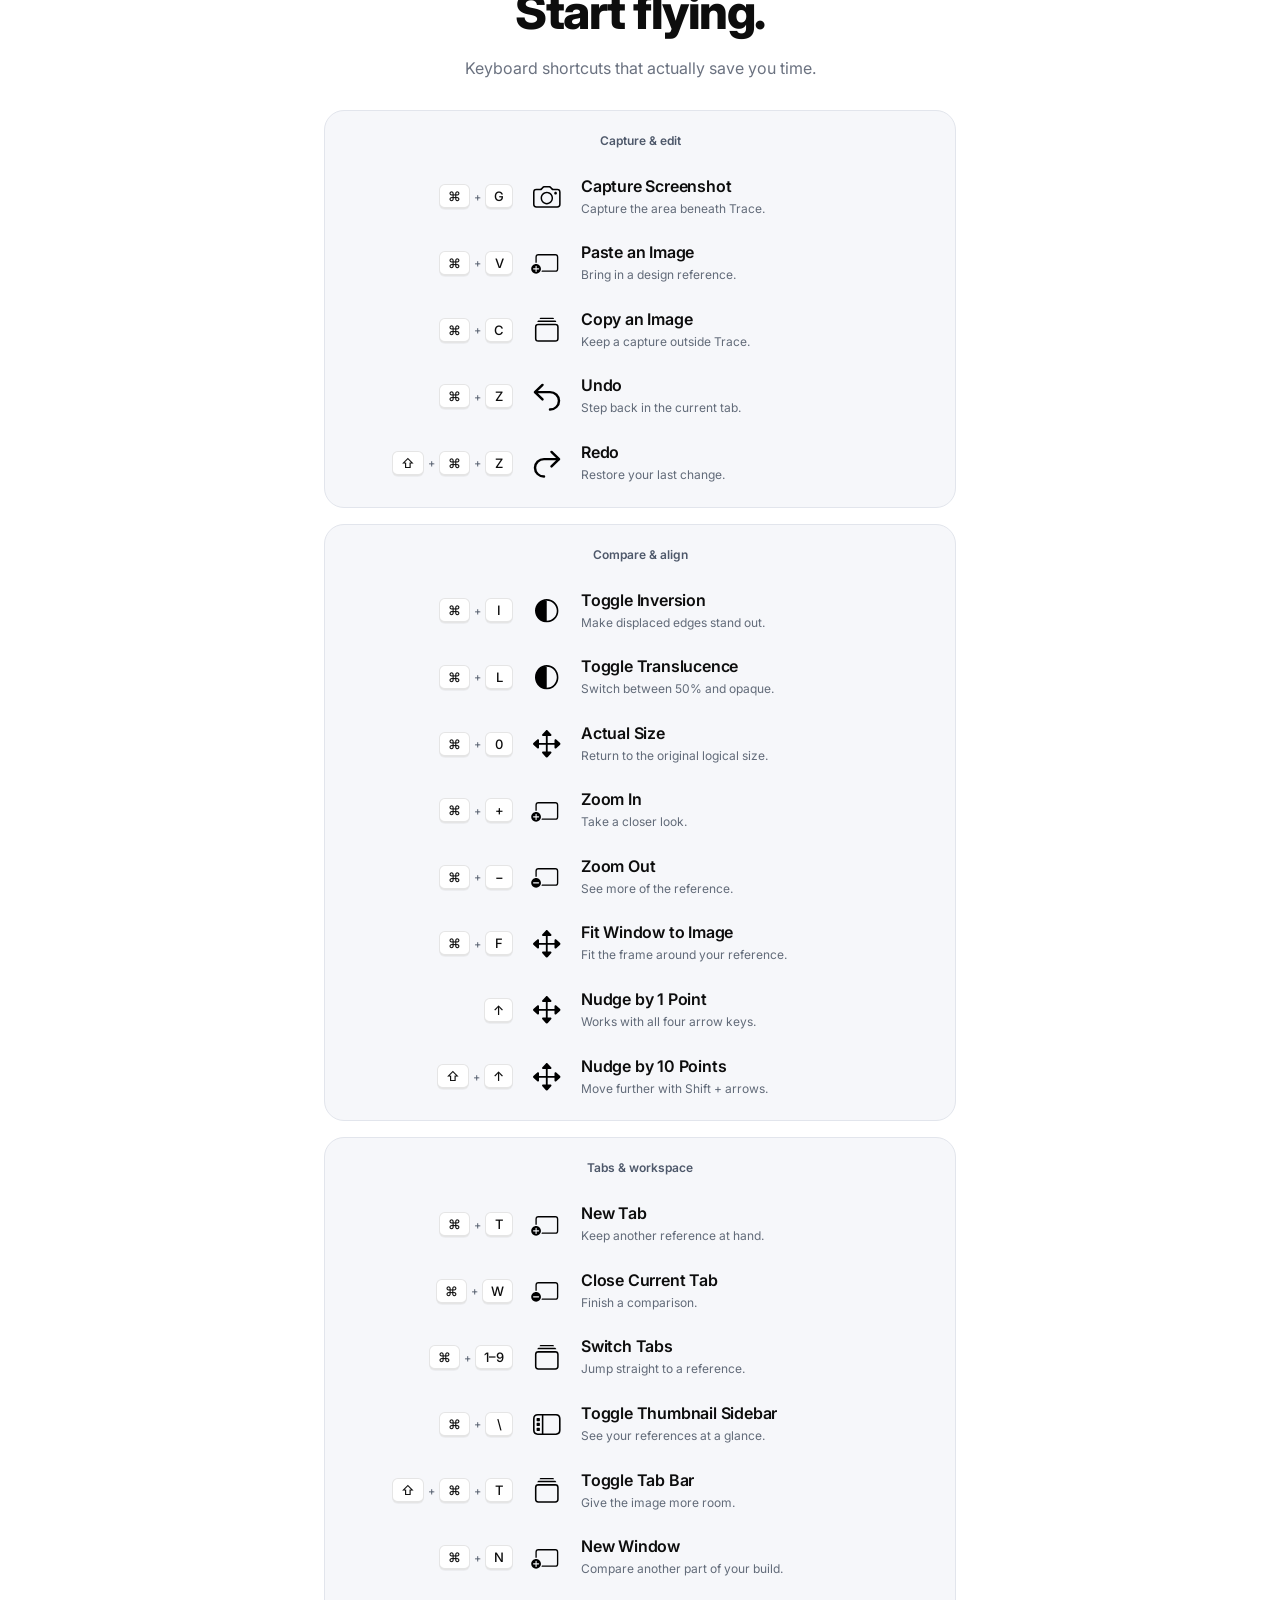
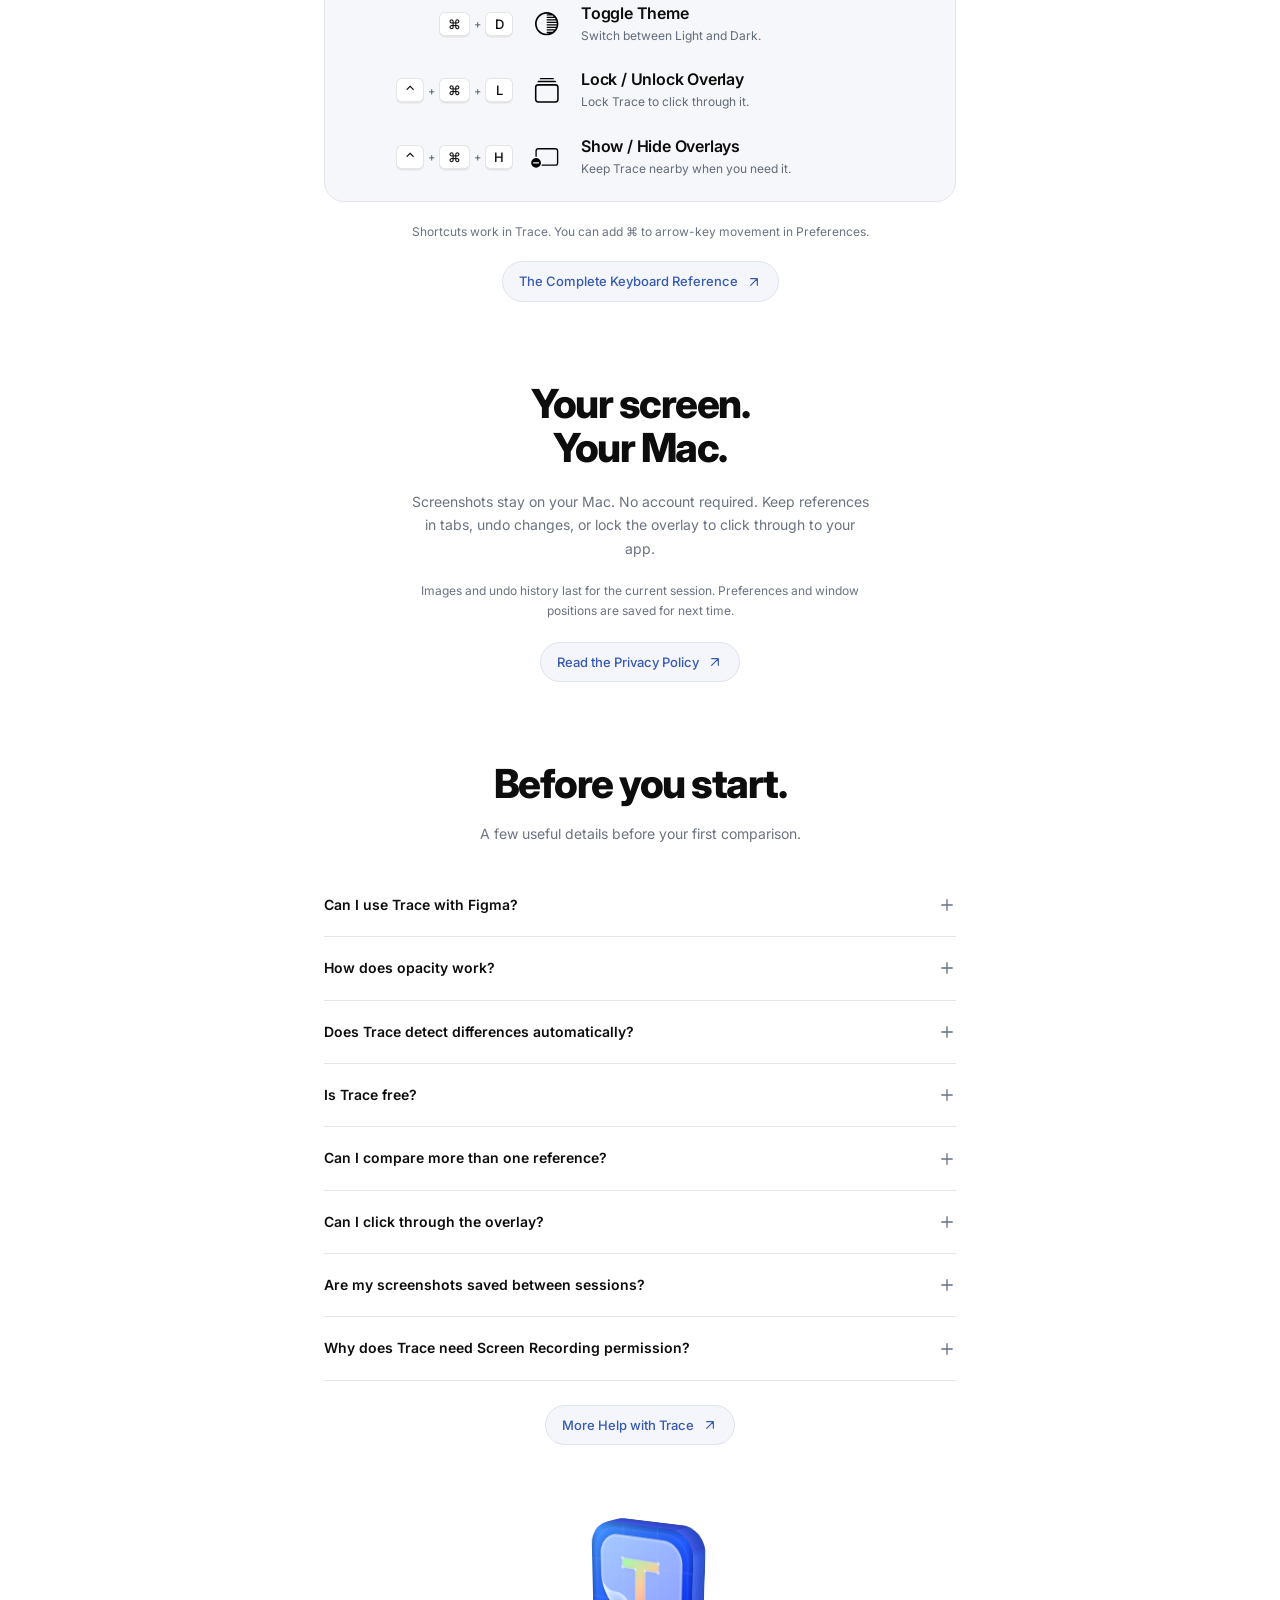
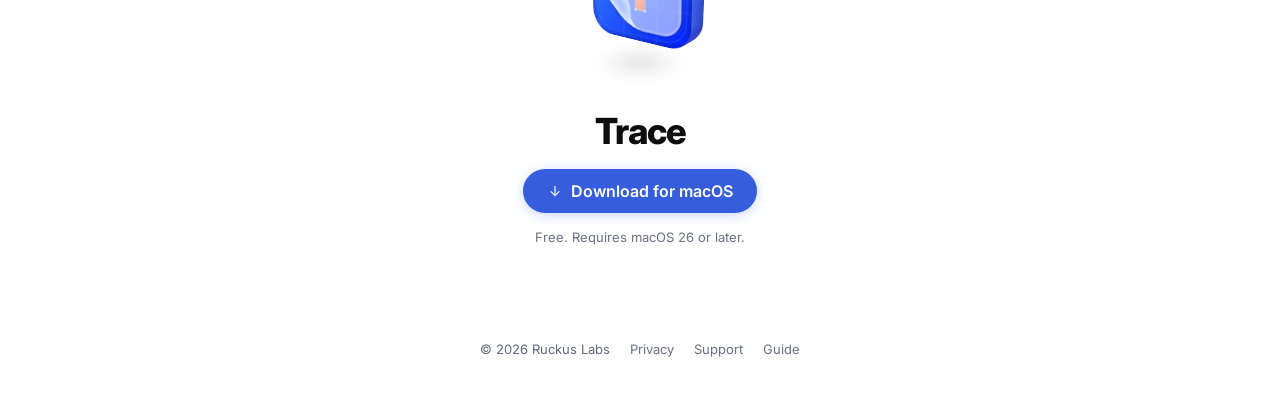
==== commit d5f5bf7c: "Simplify browser demo to one reference and four controls" ====
--- a/index.html
+++ b/index.html
@@ -10,7 +10,7 @@
     <meta name="twitter:card" content="summary_large_image"><meta name="twitter:title" content="Trace — Screenshot Overlay &amp; Design Comparison for Mac"><meta name="twitter:description" content="Compare your design with your build. Trace overlays screenshots on websites and apps so you can check spacing, alignment, and layout. Free for Mac."><meta name="twitter:image" content="https://ruckuslabs.co/trace/images/og-image.png"><meta name="twitter:image:alt" content="Trace screenshot overlay comparison for Mac">
     <meta name="application-name" content="Trace"><link rel="icon" type="image/png" href="favicon-32x32.png" sizes="32x32"><link rel="icon" type="image/png" href="favicon-128x128.png" sizes="128x128">
     <link rel="preconnect" href="https://fonts.googleapis.com"><link rel="preconnect" href="https://fonts.gstatic.com" crossorigin><link href="https://fonts.googleapis.com/css2?family=Inter:wght@400;500;600;700;800&display=swap" rel="stylesheet">
-    <link rel="stylesheet" href="styles.css?v=12"><link rel="stylesheet" href="workspace.css?v=2">
+    <link rel="stylesheet" href="styles.css?v=12"><link rel="stylesheet" href="workspace.css?v=3">
     <script type="application/ld+json">
     {
     "@context": "https://schema.org",
@@ -50,23 +50,20 @@
       <section class="browser-workspace" id="workspace" aria-label="Interactive Trace workspace" tabindex="0">
         <header class="workspace-header"><a class="workspace-brand" href="./"><img src="images/icon.webp" width="28" height="28" alt="">Trace <span>Playground</span></a><h1>Design and code. Aligned.</h1><a class="nav-btn" href="https://apps.apple.com/us/app/trace-pixel-perfect-designs/id6775989256?mt=12">Get Trace for Mac</a></header>
         <div class="workspace-toolbar" role="toolbar" aria-label="Comparison controls">
-          <button data-action="reference">Add reference <kbd>⌘V</kbd></button><button data-action="baseline">Set background</button><button data-action="capture">Capture screen <kbd>⌘G</kbd></button><span class="toolbar-divider"></span>
-          <button data-action="invert" aria-pressed="true">Invert <kbd>⌘I</kbd></button><button data-action="blend" aria-pressed="true">50% blend <kbd>⌘L</kbd></button><button data-action="lock" aria-pressed="false">Lock <kbd>⌃⌘L</kbd></button>
-          <label class="opacity-control" for="window-opacity">Window opacity <input id="window-opacity" type="range" min="20" max="100" value="100"></label><span class="toolbar-divider"></span><button data-action="undo" aria-label="Undo">Undo</button><button data-action="redo" aria-label="Redo">Redo</button><button data-action="sidebar">Thumbnails</button><button data-action="theme">Theme</button><button data-action="shortcuts">Shortcuts</button>
+          <p class="demo-instruction">Drag the Trace window. See what lines up.</p>
+          <div class="demo-controls"><button data-action="invert" aria-pressed="true">Invert</button><button data-action="blend" aria-pressed="true">50% blend</button><button data-action="align">Align</button><button data-action="reset">Reset</button></div>
         </div>
-        <div class="workspace-tabs" id="workspace-tabs" role="tablist" aria-label="Reference tabs"></div>
-        <div class="workspace-body"><aside class="workspace-sidebar" id="workspace-sidebar" aria-label="Reference thumbnails"><div class="sidebar-heading">References <button data-action="new" aria-label="New reference tab">+</button></div><div id="workspace-thumbnails"></div><p>Paste or drop images here.<br>Your images stay in this browser session.</p></aside>
+        <div class="workspace-body">
           <div class="workspace-stage" id="workspace-stage" aria-label="Comparison canvas">
             <div class="background-window" id="background-window"><div class="workspace-window-bar"><span class="traffic-dots" aria-hidden="true"><i></i><i></i><i></i></span><span>Implementation</span></div><img id="background-image" src="images/screens/sample-build.webp" width="1280" height="888" alt="Implementation background" draggable="false"></div>
-            <div class="workspace-overlay" id="workspace-overlay" tabindex="0" role="group" aria-label="Trace reference. Drag to move, or use arrow keys."><div class="workspace-window-bar"><span class="traffic-dots" aria-hidden="true"><i></i><i></i><i></i></span><strong>Trace</strong><span id="overlay-name">Reference</span><button data-action="hide" aria-label="Hide reference">−</button></div><img id="workspace-image" src="images/screens/reference-content.webp" width="1280" height="888" alt="Design reference" draggable="false"></div>
-            <div class="workspace-empty" id="workspace-empty" hidden>Paste or add an image to start this tab.</div>
-            <div class="workspace-tip" id="workspace-tip">Drag Trace over the background. Invert + 50% blend makes matching areas gray.</div>
+            <div class="workspace-overlay" id="workspace-overlay" tabindex="0" role="group" aria-label="Trace reference. Drag to move, or use arrow keys."><div class="workspace-window-bar"><span class="traffic-dots" aria-hidden="true"><i></i><i></i><i></i></span><strong>Trace</strong><span id="overlay-name">Design reference</span></div><img id="workspace-image" src="images/screens/reference-content.webp" width="1280" height="888" alt="Design reference" draggable="false"></div>
+            <div class="workspace-tip">Matching areas turn gray. The shifted heading stands out.</div>
           </div>
         </div>
-        <footer class="workspace-status"><span id="workspace-message" role="status" aria-live="polite">Try the sample, or add your own screenshots.</span><div><button data-action="align">Align</button><button data-action="out" aria-label="Zoom out">−</button><button data-action="actual" id="zoom-label">100%</button><button data-action="in" aria-label="Zoom in">+</button><button data-action="fit">Fit</button><button data-action="show">Show overlay</button></div></footer>
-        <noscript><p class="workspace-nojs">Enable JavaScript to experiment with this workspace. The guide and product information below remain available.</p></noscript>
-        <input type="file" id="reference-file" accept="image/*" multiple hidden><input type="file" id="background-file" accept="image/*" hidden>
-        <dialog id="workspace-help"><div class="help-heading"><h2>Make yourself at home.</h2><button data-action="close-help" aria-label="Close shortcuts">×</button></div><p>Use Command on Mac or Control on Windows/Linux. Shortcuts work while this workspace is focused. Browser-reserved shortcuts may require the toolbar buttons.</p><dl><dt>Paste / copy image</dt><dd>⌘V / ⌘C</dd><dt>Capture screen</dt><dd>⌘G</dd><dt>Invert / 50% blend</dt><dd>⌘I / ⌘L</dd><dt>Zoom / actual size / fit</dt><dd>⌘+ / ⌘− / ⌘0 / ⌘F</dd><dt>Undo / redo</dt><dd>⌘Z / ⇧⌘Z</dd><dt>New / close tab</dt><dd>⌘T / ⌘W</dd><dt>Switch reference</dt><dd>⌘1–9</dd><dt>Move / move further</dt><dd>Arrows / ⇧Arrows</dd><dt>Thumbnails / tab bar</dt><dd>⌘\ / ⇧⌘T</dd><dt>Lock / hide overlay</dt><dd>⌃⌘L / ⌃⌘H</dd><dt>Change workspace theme</dt><dd>⌘D</dd></dl><p>Screen capture uses your browser’s sharing chooser and captures one frame. Locking lets you interact with the background inside this workspace. This playground cannot float over other apps. Images and history disappear on reload.</p></dialog>
+        <footer class="workspace-status"><span id="workspace-message" role="status" aria-live="polite">An interactive example. Try dragging the front window.</span><div class="demo-extras"><details class="demo-import"><summary>Try your images</summary><div class="demo-import-panel"><strong>Compare your own screenshots</strong><p>Replace either image, or paste a reference while the canvas is focused. Images stay in this browser session.</p><button data-action="reference">Choose reference</button><button data-action="baseline">Choose background</button></div></details><button data-action="shortcuts" aria-label="Keyboard shortcuts"><svg class="ui-icon" viewBox="0 0 24 24" fill="none" stroke="currentColor" stroke-width="1.75" stroke-linecap="round" stroke-linejoin="round" aria-hidden="true"><rect x="3" y="5" width="18" height="14" rx="3"/><path d="M7 9h.01M11 9h.01M15 9h.01M7 12h.01M11 12h.01M15 12h.01M8 15h8"/></svg></button></div></footer>
+        <noscript><p class="workspace-nojs">Enable JavaScript to try the interactive example.</p></noscript>
+        <input type="file" id="reference-file" accept="image/*" hidden><input type="file" id="background-file" accept="image/*" hidden>
+        <dialog id="workspace-help"><div class="help-heading"><h2>A few handy shortcuts.</h2><button data-action="close-help" aria-label="Close shortcuts">×</button></div><p>Click the canvas first. Use Command on Mac or Control on Windows/Linux.</p><dl><dt>Move / move further</dt><dd>Arrows / ⇧Arrows</dd><dt>Invert / 50% blend</dt><dd>⌘I / ⌘L</dd><dt>Paste a reference</dt><dd>⌘V</dd><dt>Undo / redo</dt><dd>⌘Z / ⇧⌘Z</dd><dt>Zoom / actual size / fit</dt><dd>⌘+ / ⌘− / ⌘0 / ⌘F</dd></dl><p>Some browsers reserve these shortcuts. The controls above the canvas always work. Images and history disappear on reload.</p></dialog>
       </section>
       <section class="how-it-works">
         <h2>
@@ -448,6 +445,6 @@
     <footer class="site-footer">
       <span>© 2026 Ruckus Labs</span><a href="privacy/">Privacy</a><a href="support/">Support</a><a href="guides/figma-design-comparison/">Guide</a>
     </footer>
-    <script src="script.js?v=12" defer></script><script src="workspace.js?v=2" defer></script>
+    <script src="script.js?v=12" defer></script><script src="workspace.js?v=3" defer></script>
   </body>
 </html>
--- a/workspace.css
+++ b/workspace.css
@@ -1,61 +1,55 @@
 main { max-width: none; padding: 0 0 96px; }
 main > section:not(.browser-workspace) { width: calc(100% - 48px); max-width: 632px; margin-inline: auto; }
-.browser-workspace { --ws-bg: #eff1f7; --ws-panel: #fff; --ws-text: #253044; --ws-line: #dde2ec; width: 100%; height: 100dvh; min-height: 540px; display: flex; flex-direction: column; background: var(--ws-panel); color: var(--ws-text); outline-offset: -3px; }
-.browser-workspace.dark { --ws-bg: #202737; --ws-panel: #30394b; --ws-text: #eef2fa; --ws-line: #48556b; }
-.workspace-header { height: 68px; flex-shrink: 0; display: flex; align-items: center; gap: 24px; padding: 0 24px; border-bottom: 1px solid var(--ws-line); }
+.browser-workspace { width: 100%; height: 100dvh; min-height: 560px; display: flex; flex-direction: column; background: #fff; color: #253044; outline-offset: -3px; }
+.workspace-header { min-height: 72px; flex-shrink: 0; display: flex; align-items: center; gap: 24px; padding: 12px 28px; border-bottom: 1px solid #e4e8f0; }
 .workspace-brand { display: flex; gap: 10px; align-items: center; color: inherit; text-decoration: none; font-weight: 600; }
-.workspace-brand span { border-left: 1px solid var(--ws-line); padding-left: 12px; font-size: 12px; color: #6b7280; font-weight: 400; }
+.workspace-brand img { border-radius: 7px; }
+.workspace-brand span { border-left: 1px solid #dde2ec; padding-left: 12px; font-size: 12px; color: #6b7280; font-weight: 400; }
 .workspace-header h1 { font-size: 15px; font-weight: 500; color: #6b7280; letter-spacing: normal; margin: 0; }
 .workspace-header .nav-btn { margin-left: auto; font-size: 12px; white-space: nowrap; }
-.browser-workspace button { font: inherit; color: inherit; border: 1px solid transparent; border-radius: 7px; background: transparent; cursor: pointer; font-size: 12px; padding: 7px 10px; min-height: 32px; white-space: nowrap; }
-.browser-workspace button:hover { background: #5275dc18; }
+.browser-workspace button { font: inherit; color: inherit; border: 1px solid transparent; border-radius: 8px; background: transparent; cursor: pointer; font-size: 12px; padding: 8px 12px; min-height: 36px; white-space: nowrap; }
+.browser-workspace button:hover { background: #edf1fa; }
 .browser-workspace button[aria-pressed=true] { color: #3659b3; background: #eaf0ff; border-color: #d3defa; }
-.browser-workspace button:disabled { opacity: .35; cursor: default; }
-.workspace-toolbar { display: flex; align-items: center; gap: 5px; padding: 8px 16px; flex-shrink: 0; border-bottom: 1px solid var(--ws-line); overflow-x: auto; }
-.workspace-toolbar kbd { font: inherit; font-size: 10px; opacity: .65; margin-left: 6px; }
-.toolbar-divider { width: 1px; height: 20px; background: var(--ws-line); margin: 0 7px; flex-shrink: 0; }
-.workspace-tabs { display: flex; gap: 4px; padding: 6px 16px; min-height: 42px; border-bottom: 1px solid var(--ws-line); overflow-x: auto; flex-shrink: 0; }
-.workspace-tabs button[role=tab] { max-width: 180px; overflow: hidden; text-overflow: ellipsis; }
-.workspace-tabs button[aria-selected=true] { background: #eaf0ff; color: #3659b3; }
-.workspace-body { display: flex; flex: 1; min-height: 0; }
-.workspace-sidebar { width: 188px; flex-shrink: 0; border-right: 1px solid var(--ws-line); padding: 12px; overflow-y: auto; }
-.sidebar-heading { display: flex; align-items: center; justify-content: space-between; font-size: 12px; font-weight: 600; margin-bottom: 12px; }
-.workspace-sidebar p { font-size: 11px; line-height: 1.7; color: #6b7280; margin-top: 20px; }
-#workspace-thumbnails button { width: 100%; display: flex; flex-direction: column; gap: 8px; margin-bottom: 10px; padding: 8px; text-align: left; overflow: hidden; border: 1px solid var(--ws-line); }
-#workspace-thumbnails button[aria-current=true] { border-color: #5275dc; background: #5275dc0c; }
-#workspace-thumbnails img { width: 100%; height: 88px; object-fit: contain; background: #edf0f7; border-radius: 4px; }
-#workspace-thumbnails span { max-width: 100%; overflow: hidden; text-overflow: ellipsis; }
-.workspace-stage { flex: 1; position: relative; min-width: 0; overflow: hidden; isolation: isolate; background-color: var(--ws-bg); background-image: radial-gradient(#8c9bb438 1px, transparent 1px); background-size: 20px 20px; }
+.workspace-toolbar { display: flex; align-items: center; justify-content: space-between; gap: 20px; padding: 12px 28px; flex-shrink: 0; }
+.demo-instruction { font-size: 13px; line-height: 1.6; color: #626b79; }
+.demo-controls { display: flex; align-items: center; gap: 6px; }
+.demo-controls button[data-action=align] { border-color: #dce2ec; }
+.workspace-body { display: flex; flex: 1; min-height: 0; padding: 0 20px; }
+.workspace-stage { flex: 1; position: relative; min-width: 0; overflow: hidden; isolation: isolate; border: 1px solid #dde3ef; border-radius: 18px; background: radial-gradient(ellipse at 20% 90%, #c9d8f5, transparent 70%), linear-gradient(135deg, #edf1fa, #e5e0f2); }
 .background-window, .workspace-overlay { position: absolute; left: 0; top: 0; border: 1px solid #7484a945; border-radius: 10px; box-shadow: 0 12px 35px #18243c20; }
 .background-window { overflow: hidden; background: #fff; }
 .workspace-overlay { z-index: 2; will-change: transform; touch-action: none; cursor: grab; contain: layout style; }
 .workspace-overlay.dragging { cursor: grabbing; }
-.workspace-overlay.locked { pointer-events: none; }
 .workspace-window-bar { height: 34px; padding: 0 10px; display: flex; align-items: center; gap: 12px; background: #f7f8fb; border-bottom: 1px solid #dce2ec; border-radius: 10px 10px 0 0; font-size: 11px; color: #4e586a; }
-.workspace-window-bar button { margin-left: auto; padding: 0 8px; }
-#overlay-name { overflow: hidden; text-overflow: ellipsis; white-space: nowrap; max-width: 50%; }
+#overlay-name { overflow: hidden; text-overflow: ellipsis; white-space: nowrap; }
 .background-window img, .workspace-overlay img { display: block; width: 100%; height: auto; pointer-events: none; border-radius: 0 0 9px 9px; }
-.workspace-tip { position: absolute; bottom: 18px; left: 50%; transform: translateX(-50%); padding: 10px 16px; background: var(--ws-panel); border: 1px solid var(--ws-line); border-radius: 999px; font-size: 11px; color: var(--ws-text); text-align: center; width: max-content; max-width: calc(100% - 32px); pointer-events: none; z-index: 3; }
-.workspace-empty { position: absolute; inset: 30% 10% auto; text-align: center; padding: 30px; background: var(--ws-panel); border: 1px dashed var(--ws-line); border-radius: 16px; }
-.workspace-status { min-height: 46px; padding: 5px 16px; display: flex; align-items: center; justify-content: space-between; gap: 12px; font-size: 11px; border-top: 1px solid var(--ws-line); flex-shrink: 0; }
-.workspace-status > div { display: flex; align-items: center; gap: 3px; }
-#workspace-message { overflow: hidden; text-overflow: ellipsis; }
-#workspace-help { margin: auto; max-width: 560px; width: calc(100% - 32px); max-height: calc(100dvh - 48px); overflow-y: auto; border: 1px solid #dce2ec; border-radius: 20px; padding: 28px; color: #253044; background: white; box-shadow: 0 30px 100px #0004; }
+.workspace-tip { position: absolute; bottom: 16px; left: 50%; transform: translateX(-50%); font-size: 11px; line-height: 1.6; color: #526078; text-align: center; width: max-content; max-width: calc(100% - 32px); pointer-events: none; z-index: 3; padding: 8px 14px; background: #f9faff; border: 1px solid #e1e6f1; border-radius: 999px; }
+.workspace-status { width: 100%; min-height: 60px; padding: 12px 28px; display: flex; align-items: center; justify-content: space-between; gap: 16px; font-size: 11px; color: #626b79; flex-shrink: 0; }
+.demo-extras { display: flex; align-items: center; gap: 8px; flex-shrink: 0; }
+.demo-import { position: relative; }
+.demo-import summary { font-size: 12px; cursor: pointer; padding: 8px 10px; border-radius: 8px; list-style: none; }
+.demo-import summary::-webkit-details-marker { display: none; }
+.demo-import summary:hover { background: #edf1fa; }
+.demo-import-panel { position: absolute; right: 0; bottom: calc(100% + 12px); z-index: 5; width: min(320px, calc(100vw - 40px)); padding: 20px; background: white; color: #253044; border: 1px solid #dde3ef; border-radius: 14px; box-shadow: 0 12px 40px #18243c25; }
+.demo-import-panel strong { font-size: 13px; }
+.demo-import-panel p { margin: 10px 0 14px; font-size: 12px; line-height: 1.7; color: #626b79; }
+.demo-import-panel button { border-color: #dce2ec; margin-top: 5px; }
+#workspace-help { margin: auto; max-width: 520px; width: calc(100% - 32px); max-height: calc(100dvh - 48px); overflow-y: auto; border: 1px solid #dce2ec; border-radius: 20px; padding: 28px; color: #253044; background: white; box-shadow: 0 30px 100px #0004; }
 #workspace-help::backdrop { background: #18243c66; }
 .help-heading { display: flex; align-items: center; justify-content: space-between; }
 .help-heading h2 { font-size: 23px; }
 #workspace-help p { font-size: 13px; line-height: 1.7; color: #626b79; margin: 16px 0; }
-#workspace-help dl { display: grid; grid-template-columns: 1fr auto; gap: 12px 20px; font-size: 12px; }
+#workspace-help dl { display: grid; grid-template-columns: 1fr auto; gap: 14px 20px; font-size: 12px; }
 #workspace-help dd { font-family: ui-monospace, monospace; }
+.workspace-nojs { font-size: 12px; padding: 16px; }
 [hidden] { display: none !important; }
-@media(max-width: 800px) { .workspace-header h1 { display: none; } .workspace-sidebar { width: 140px; } .workspace-toolbar kbd { display: none; } }
-@media(max-width: 560px) { .workspace-header { padding-inline: 12px; gap: 8px; } .workspace-brand span { display: none; } .workspace-sidebar { display: none; } .workspace-status { flex-wrap: wrap; gap: 0; } .workspace-status > div { width: 100%; justify-content: space-between; } .workspace-toolbar { padding-inline: 8px; } }
-
-.opacity-control { display: flex; align-items: center; gap: 8px; font-size: 11px; white-space: nowrap; padding: 0 8px; }
-.opacity-control input { width: 70px; accent-color: #3659b3; }
-.workspace-nojs { font-size: 12px; padding: 16px; }
-
-.workspace-tab { display: flex; align-items: center; flex-shrink: 0; border: 1px solid var(--ws-line); border-radius: 8px; }
-.workspace-tab button + button { padding: 4px 5px; }
-.workspace-tab .ui-icon { width: 12px; height: 12px; }
-.browser-workspace.dark .workspace-header h1, .browser-workspace.dark .workspace-brand span, .browser-workspace.dark .workspace-sidebar p { color: #bec8da; }
+@media(max-width: 900px) { .workspace-header h1 { display: none; } }
+@media(max-width: 620px) {
+  .workspace-header { padding-inline: 16px; gap: 8px; }
+  .workspace-brand span { display: none; }
+  .workspace-toolbar { flex-direction: column; gap: 10px; padding: 14px 12px; }
+  .workspace-body { padding: 0 10px; }
+  .workspace-status { flex-direction: column; gap: 4px; padding: 10px 16px; text-align: center; }
+  .demo-controls { gap: 3px; }
+  .demo-controls button { padding-inline: 10px; }
+}
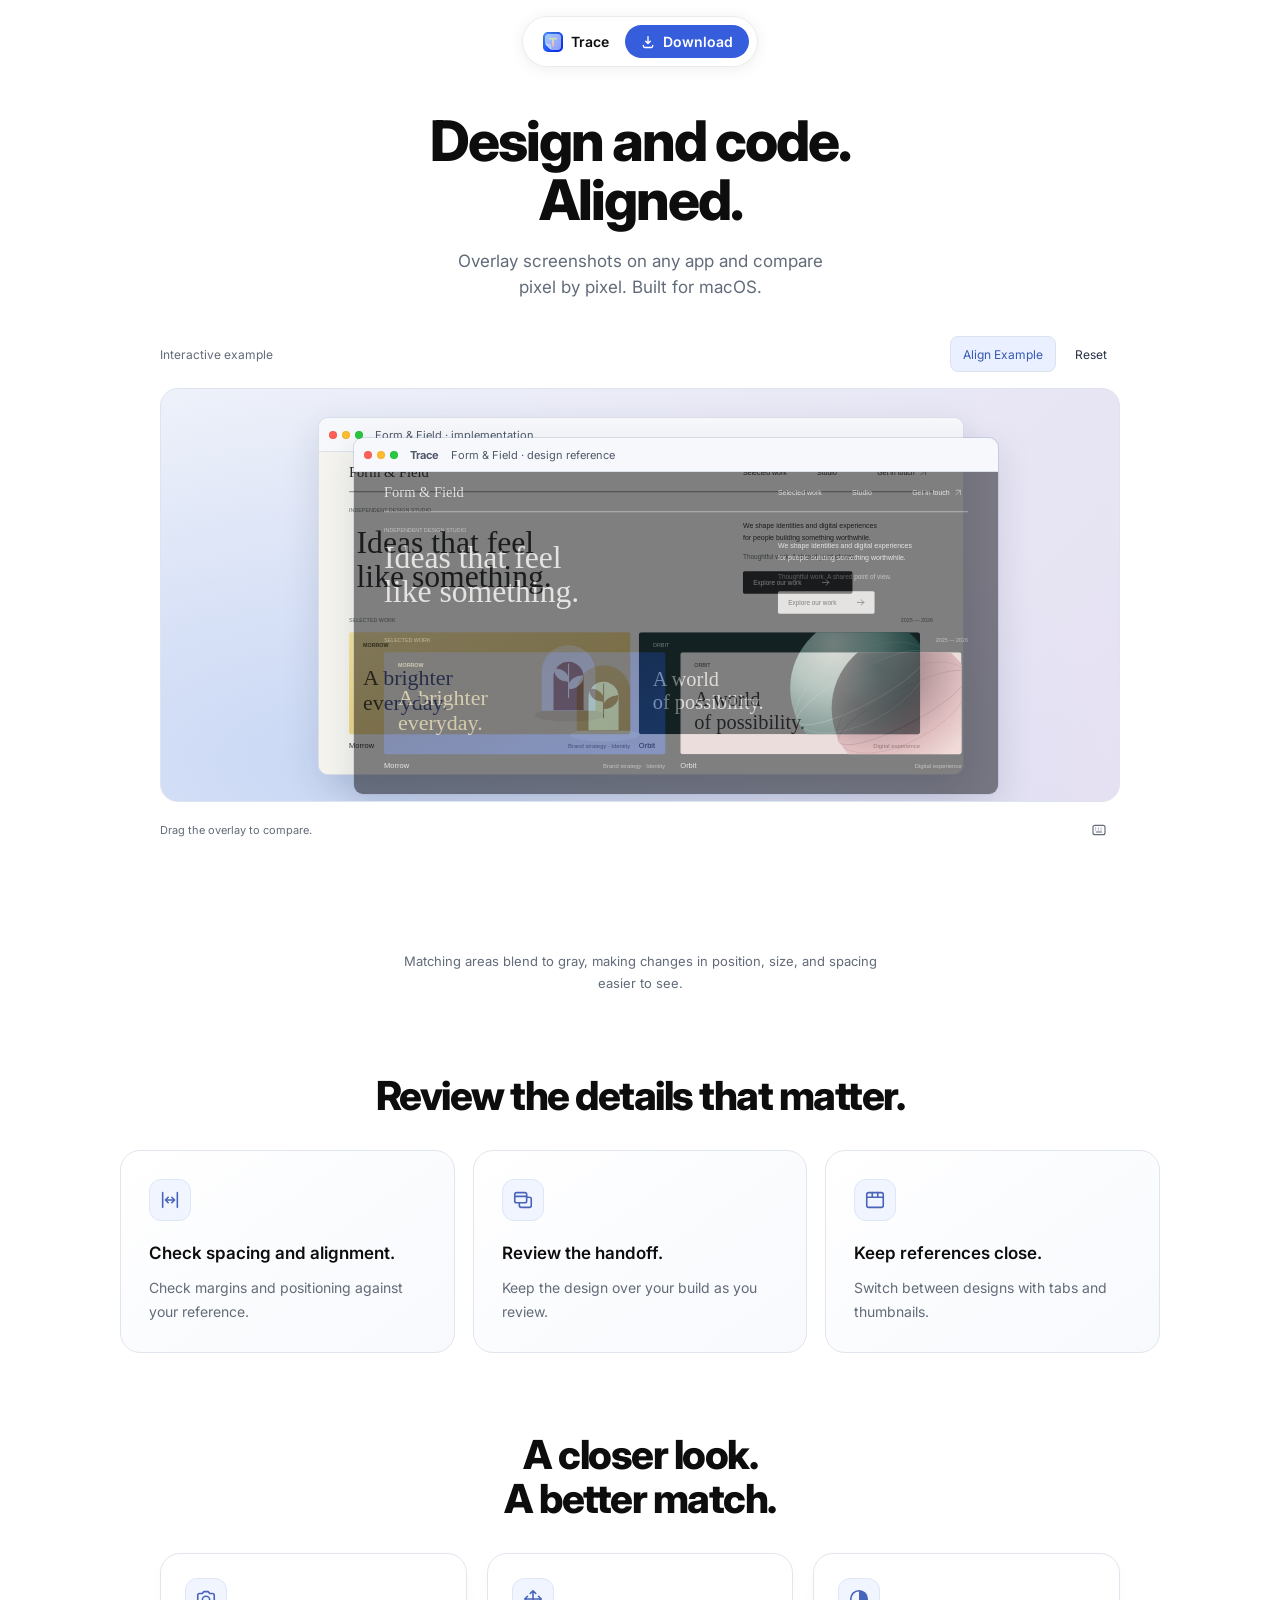
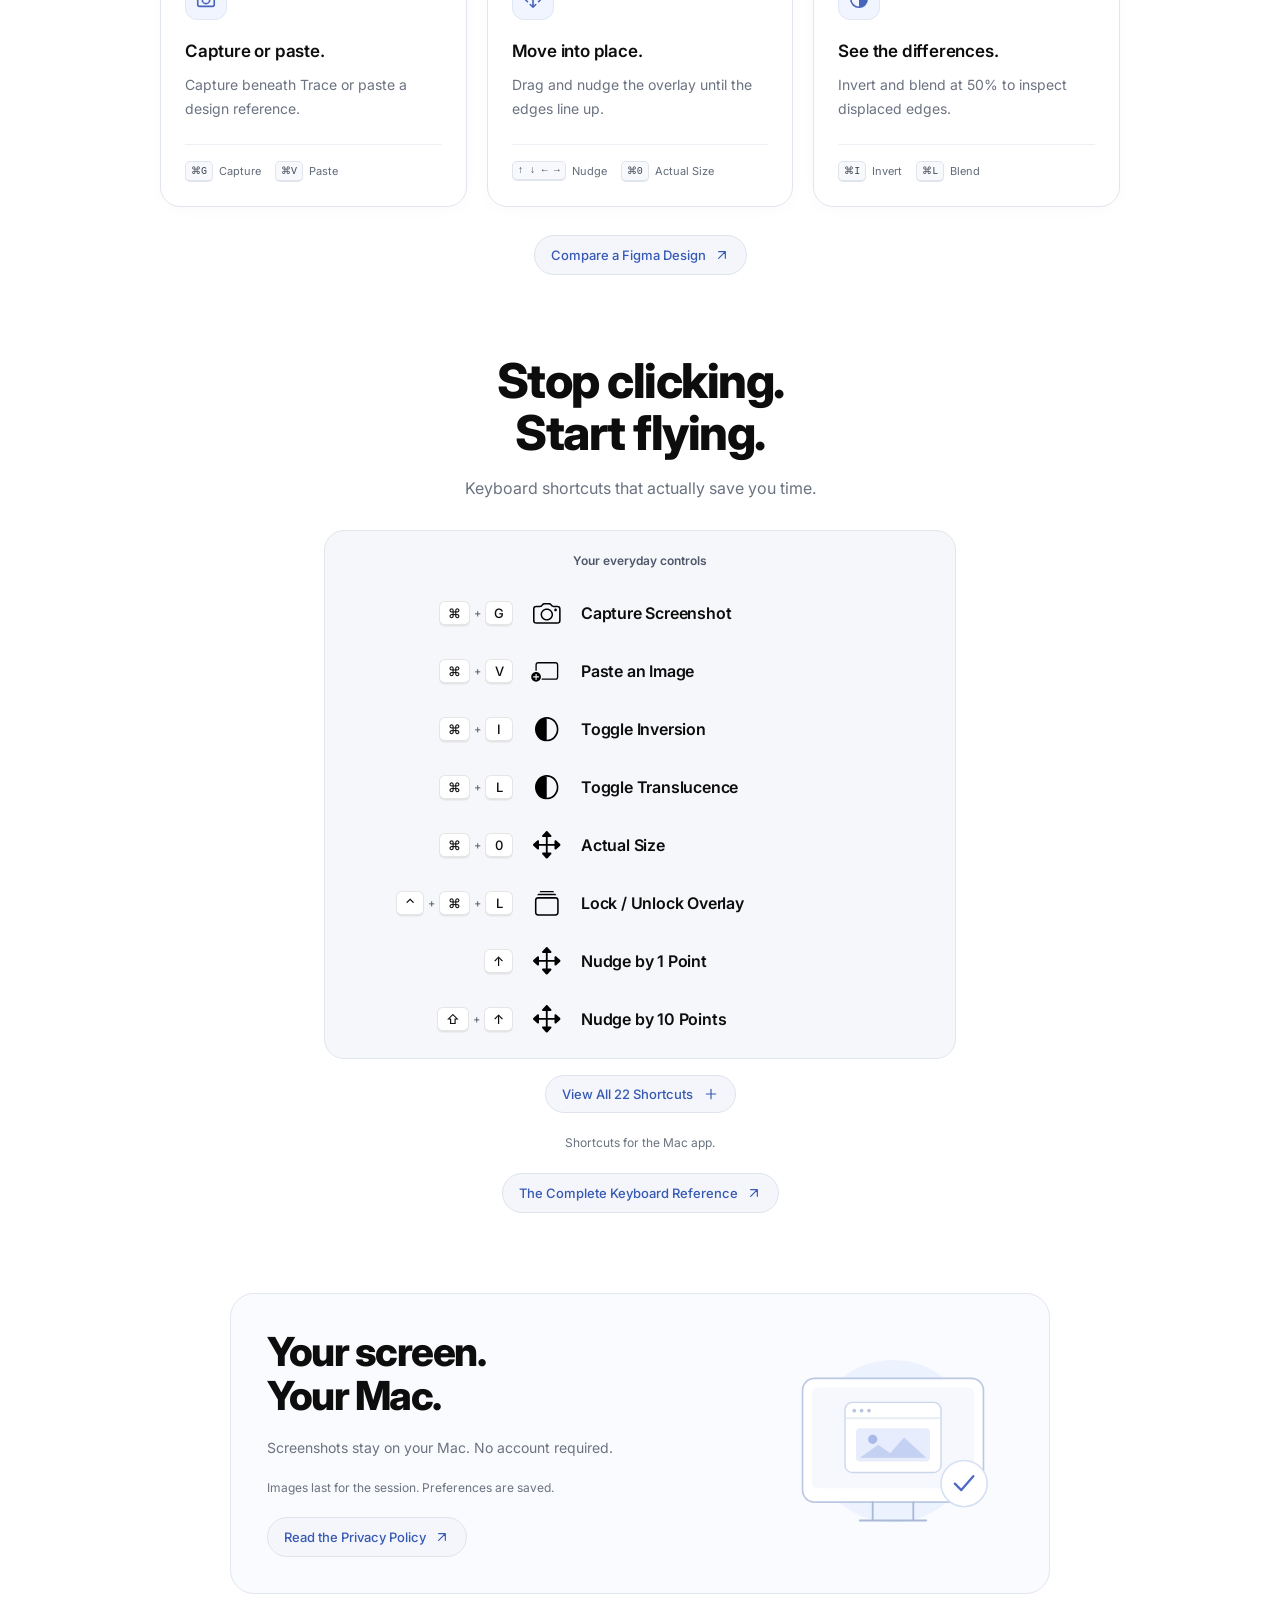
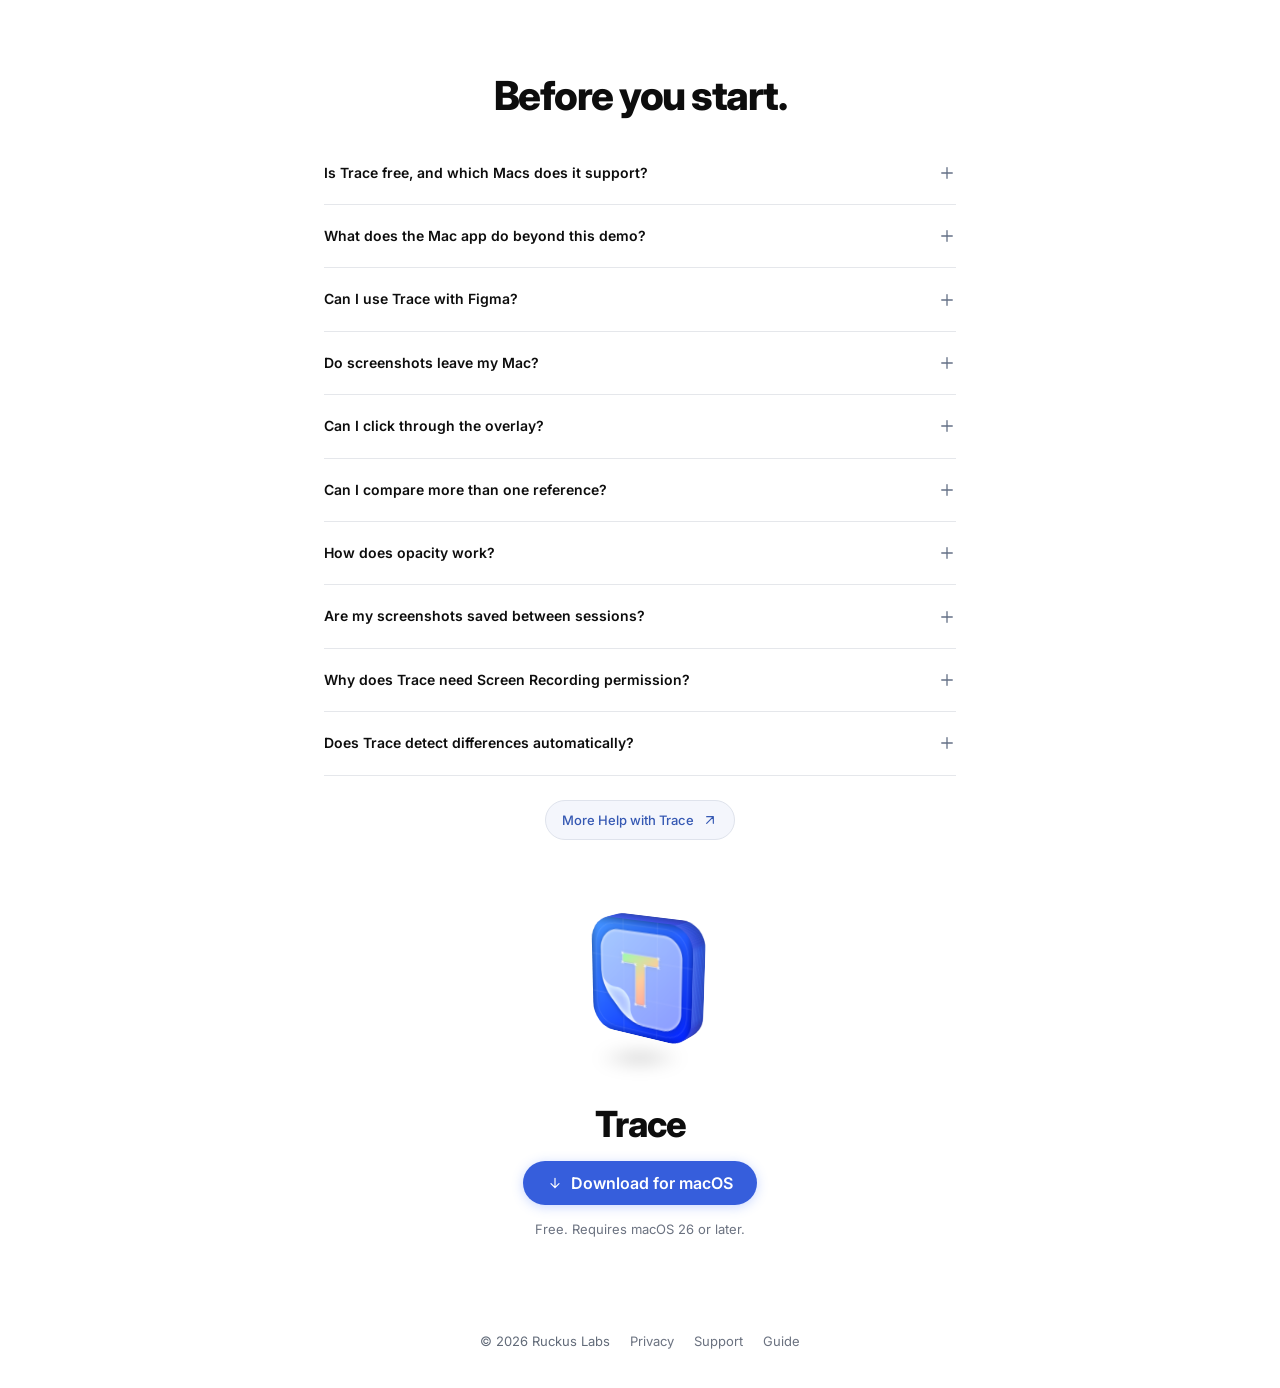
==== commit e2b01419: "Refine interactive marketing demo and strengthen local SEO" ====
--- a/index.html
+++ b/index.html
@@ -6,106 +6,135 @@
     <title>Trace — Screenshot Overlay &amp; Design Comparison for Mac</title><meta name="description" content="Compare your design with your build. Trace overlays screenshots on websites and apps so you can check spacing, alignment, and layout. Free for Mac.">
     <link rel="canonical" href="https://ruckuslabs.co/trace/"><meta property="og:type" content="website"><meta property="og:url" content="https://ruckuslabs.co/trace/">
     <meta property="og:title" content="Trace — Screenshot Overlay &amp; Design Comparison for Mac"><meta property="og:description" content="Compare your design with your build. Trace overlays screenshots on websites and apps so you can check spacing, alignment, and layout. Free for Mac.">
-    <meta property="og:image" content="https://ruckuslabs.co/trace/images/og-image.png"><meta property="og:image:width" content="1200"><meta property="og:image:height" content="630"><meta property="og:image:alt" content="Trace screenshot overlay comparison for Mac"><meta property="og:site_name" content="Trace by Ruckus Labs">
+    <meta property="og:image" content="https://ruckuslabs.co/trace/images/og-image.png"><meta property="og:image:type" content="image/png"><meta property="og:image:width" content="1200"><meta property="og:image:height" content="630"><meta property="og:image:alt" content="Trace screenshot overlay comparison for Mac"><meta property="og:site_name" content="Trace by Ruckus Labs">
     <meta name="twitter:card" content="summary_large_image"><meta name="twitter:title" content="Trace — Screenshot Overlay &amp; Design Comparison for Mac"><meta name="twitter:description" content="Compare your design with your build. Trace overlays screenshots on websites and apps so you can check spacing, alignment, and layout. Free for Mac."><meta name="twitter:image" content="https://ruckuslabs.co/trace/images/og-image.png"><meta name="twitter:image:alt" content="Trace screenshot overlay comparison for Mac">
     <meta name="application-name" content="Trace"><link rel="icon" type="image/png" href="favicon-32x32.png" sizes="32x32"><link rel="icon" type="image/png" href="favicon-128x128.png" sizes="128x128">
     <link rel="preconnect" href="https://fonts.googleapis.com"><link rel="preconnect" href="https://fonts.gstatic.com" crossorigin><link href="https://fonts.googleapis.com/css2?family=Inter:wght@400;500;600;700;800&display=swap" rel="stylesheet">
-    <link rel="stylesheet" href="styles.css?v=12"><link rel="stylesheet" href="workspace.css?v=3">
+    <link rel="stylesheet" href="styles.css?v=12"><link rel="stylesheet" href="workspace.css?v=15">
     <script type="application/ld+json">
+{
+  "@context": "https://schema.org",
+  "@graph": [
     {
-    "@context": "https://schema.org",
-    "@type": "SoftwareApplication",
-    "name": "Trace",
-    "description": "A screenshot overlay tool for Mac. Compare a design reference with a website or app using inversion, translucence, and precise positioning.",
-    "applicationCategory": "DesignApplication",
-    "operatingSystem": "macOS 26 or later",
-    "url": "https://ruckuslabs.co/trace/",
-    "image": "https://ruckuslabs.co/trace/images/og-image.png",
-    "downloadUrl": "https://apps.apple.com/us/app/trace-pixel-perfect-designs/id6775989256?mt=12",
-    "offers": {
-    "@type": "Offer",
-    "price": "0",
-    "priceCurrency": "USD",
-    "url": "https://apps.apple.com/us/app/trace-pixel-perfect-designs/id6775989256?mt=12"
+      "@type": "Organization",
+      "@id": "https://ruckuslabs.co/#organization",
+      "name": "Ruckus Labs",
+      "url": "https://ruckuslabs.co/"
     },
-    "featureList": [
-    "Screenshot capture and clipboard image paste",
-    "Inversion and 50% image translucence",
-    "Multiple comparison tabs and thumbnail sidebar",
-    "Undo and redo within the current session",
-    "Actual Size and zoom controls",
-    "Lock the overlay to click through it"
-    ],
-    "author": {
-    "@type": "Organization",
-    "name": "Ruckus Labs",
-    "url": "https://ruckuslabs.co"
+    {
+      "@type": "WebPage",
+      "@id": "https://ruckuslabs.co/trace/#webpage",
+      "url": "https://ruckuslabs.co/trace/",
+      "name": "Trace — Screenshot Overlay & Design Comparison for Mac",
+      "description": "Compare your design with your build. Trace overlays screenshots on websites and apps so you can check spacing, alignment, and layout. Free for Mac.",
+      "inLanguage": "en",
+      "publisher": {
+        "@id": "https://ruckuslabs.co/#organization"
+      },
+      "about": {
+        "@id": "https://ruckuslabs.co/trace/#software-app"
+      },
+      "mainEntity": {
+        "@id": "https://ruckuslabs.co/trace/#software-app"
+      }
+    },
+    {
+      "@type": "SoftwareApplication",
+      "name": "Trace",
+      "description": "A screenshot overlay tool for Mac. Compare a design reference with a website or app using inversion, translucence, and precise positioning.",
+      "applicationCategory": "DesignApplication",
+      "operatingSystem": "macOS 26 or later",
+      "url": "https://ruckuslabs.co/trace/",
+      "image": "https://ruckuslabs.co/trace/images/og-image.png",
+      "downloadUrl": "https://apps.apple.com/us/app/trace-pixel-perfect-designs/id6775989256?mt=12",
+      "offers": {
+        "@type": "Offer",
+        "price": "0",
+        "priceCurrency": "USD",
+        "url": "https://apps.apple.com/us/app/trace-pixel-perfect-designs/id6775989256?mt=12"
+      },
+      "featureList": [
+        "Screenshot capture and clipboard image paste",
+        "Inversion and 50% image translucence",
+        "Multiple comparison tabs and thumbnail sidebar",
+        "Undo and redo within the current session",
+        "Actual Size and zoom controls",
+        "Lock the overlay to click through it"
+      ],
+      "author": {
+        "@id": "https://ruckuslabs.co/#organization"
+      },
+      "@id": "https://ruckuslabs.co/trace/#software-app",
+      "publisher": {
+        "@id": "https://ruckuslabs.co/#organization"
+      },
+      "mainEntityOfPage": {
+        "@id": "https://ruckuslabs.co/trace/#webpage"
+      }
     }
-    }
+  ]
+}
     </script>
   </head>
   <body>
     <a class="skip-link" href="#main">Skip to content</a>
+<div class="nav-wrap">
+    <nav aria-label="Main navigation">
+      <a class="nav-brand" href="./">
+        <img src="TraceAppIcon.png" width="20" height="20" alt="">
+        Trace
+      </a>
+      <a class="nav-btn" href="https://apps.apple.com/us/app/trace-pixel-perfect-designs/id6775989256?mt=12">
+        <svg width="14" height="14" viewBox="0 0 18 18" fill="none" aria-hidden="true" focusable="false">
+          <path d="M9 2v9m0 0-3-3m3 3 3-3M3 13.5v.75A1.75 1.75 0 0 0 4.75 16h8.5A1.75 1.75 0 0 0 15 14.25v-.75" stroke="white" stroke-width="1.75" stroke-linecap="round" stroke-linejoin="round" />
+        </svg>
+        Download
+      </a>
+    </nav>
+  </div>
     <main id="main">
-      <section class="browser-workspace" id="workspace" aria-label="Interactive Trace workspace" tabindex="0">
-        <header class="workspace-header"><a class="workspace-brand" href="./"><img src="images/icon.webp" width="28" height="28" alt="">Trace <span>Playground</span></a><h1>Design and code. Aligned.</h1><a class="nav-btn" href="https://apps.apple.com/us/app/trace-pixel-perfect-designs/id6775989256?mt=12">Get Trace for Mac</a></header>
+      <section class="browser-workspace" id="workspace" aria-label="Interactive Trace comparison" tabindex="0">
+        <div class="product-intro"><h1>Design and code.<br>Aligned.</h1><div class="intro-copy"><p>Overlay screenshots on any app and compare pixel by pixel. Built for macOS.</p></div></div>
         <div class="workspace-toolbar" role="toolbar" aria-label="Comparison controls">
-          <p class="demo-instruction">Drag the Trace window. See what lines up.</p>
-          <div class="demo-controls"><button data-action="invert" aria-pressed="true">Invert</button><button data-action="blend" aria-pressed="true">50% blend</button><button data-action="align">Align</button><button data-action="reset">Reset</button></div>
+          <div class="demo-instruction"><p>Interactive example</p></div>
+          <div class="demo-controls"><button class="demo-align" data-action="align">Align Example</button><button data-action="reset">Reset</button></div>
         </div>
         <div class="workspace-body">
           <div class="workspace-stage" id="workspace-stage" aria-label="Comparison canvas">
-            <div class="background-window" id="background-window"><div class="workspace-window-bar"><span class="traffic-dots" aria-hidden="true"><i></i><i></i><i></i></span><span>Implementation</span></div><img id="background-image" src="images/screens/sample-build.webp" width="1280" height="888" alt="Implementation background" draggable="false"></div>
-            <div class="workspace-overlay" id="workspace-overlay" tabindex="0" role="group" aria-label="Trace reference. Drag to move, or use arrow keys."><div class="workspace-window-bar"><span class="traffic-dots" aria-hidden="true"><i></i><i></i><i></i></span><strong>Trace</strong><span id="overlay-name">Design reference</span></div><img id="workspace-image" src="images/screens/reference-content.webp" width="1280" height="888" alt="Design reference" draggable="false"></div>
-            <div class="workspace-tip">Matching areas turn gray. The shifted heading stands out.</div>
+            <div class="background-window" id="background-window"><div class="workspace-window-bar"><span class="traffic-dots" aria-hidden="true"><i></i><i></i><i></i></span><span>Form &amp; Field · implementation</span></div><img id="background-image" src="images/demo/field-build.svg" width="1200" height="600" alt="Design-studio website implementation with a shifted heading, wider button, and uneven project spacing" draggable="false"></div>
+            <div class="workspace-overlay" id="workspace-overlay" tabindex="0" role="group" aria-label="Trace reference. Drag to move, or use arrow keys."><div class="workspace-window-bar"><span class="traffic-dots" aria-hidden="true"><i></i><i></i><i></i></span><strong>Trace</strong><span id="overlay-name">Form &amp; Field · design reference</span></div><img id="workspace-image" src="images/demo/field-reference.svg" width="1200" height="600" alt="Design-studio website reference with editorial typography and two project previews" draggable="false"></div>
+
           </div>
         </div>
-        <footer class="workspace-status"><span id="workspace-message" role="status" aria-live="polite">An interactive example. Try dragging the front window.</span><div class="demo-extras"><details class="demo-import"><summary>Try your images</summary><div class="demo-import-panel"><strong>Compare your own screenshots</strong><p>Replace either image, or paste a reference while the canvas is focused. Images stay in this browser session.</p><button data-action="reference">Choose reference</button><button data-action="baseline">Choose background</button></div></details><button data-action="shortcuts" aria-label="Keyboard shortcuts"><svg class="ui-icon" viewBox="0 0 24 24" fill="none" stroke="currentColor" stroke-width="1.75" stroke-linecap="round" stroke-linejoin="round" aria-hidden="true"><rect x="3" y="5" width="18" height="14" rx="3"/><path d="M7 9h.01M11 9h.01M15 9h.01M7 12h.01M11 12h.01M15 12h.01M8 15h8"/></svg></button></div></footer>
+        <footer class="workspace-status"><span>Drag the overlay to compare.</span><button data-action="shortcuts" aria-label="Keyboard shortcuts"><svg class="ui-icon" viewBox="0 0 24 24" fill="none" stroke="currentColor" stroke-width="1.75" stroke-linecap="round" stroke-linejoin="round" aria-hidden="true"><rect x="3" y="5" width="18" height="14" rx="3"/><path d="M7 9h.01M11 9h.01M15 9h.01M7 12h.01M11 12h.01M15 12h.01M8 15h8"/></svg></button></footer>
         <noscript><p class="workspace-nojs">Enable JavaScript to try the interactive example.</p></noscript>
         <input type="file" id="reference-file" accept="image/*" hidden><input type="file" id="background-file" accept="image/*" hidden>
-        <dialog id="workspace-help"><div class="help-heading"><h2>A few handy shortcuts.</h2><button data-action="close-help" aria-label="Close shortcuts">×</button></div><p>Click the canvas first. Use Command on Mac or Control on Windows/Linux.</p><dl><dt>Move / move further</dt><dd>Arrows / ⇧Arrows</dd><dt>Invert / 50% blend</dt><dd>⌘I / ⌘L</dd><dt>Paste a reference</dt><dd>⌘V</dd><dt>Undo / redo</dt><dd>⌘Z / ⇧⌘Z</dd><dt>Zoom / actual size / fit</dt><dd>⌘+ / ⌘− / ⌘0 / ⌘F</dd></dl><p>Some browsers reserve these shortcuts. The controls above the canvas always work. Images and history disappear on reload.</p></dialog>
+        <dialog id="workspace-help" aria-labelledby="workspace-help-title" aria-describedby="workspace-help-intro">
+          <header class="help-heading"><div><h2 id="workspace-help-title">A few handy shortcuts.</h2><p id="workspace-help-intro">Click the example first. Use ⌘ on Mac or Ctrl on Windows/Linux.</p></div><button class="modal-close" data-action="close-help" aria-label="Close shortcuts" title="Close (Esc)" autofocus><svg viewBox="0 0 24 24" width="20" height="20" fill="none" stroke="currentColor" stroke-width="1.75" stroke-linecap="round" aria-hidden="true" focusable="false"><path d="m6 6 12 12M6 18 18 6"/></svg></button></header>
+          <div class="help-shortcuts-body" tabindex="0" aria-label="Keyboard shortcut reference"><div class="shortcut-group"><h3>Compare &amp; move</h3><ul class="help-shortcut-list"><li class="shortcut-row"><div class="shortcut-key"><kbd aria-label="Arrow keys">↑</kbd></div><div class="shortcut-icon"><img src="images/arrow.up.and.down.and.arrow.left.and.right.svg" width="28" height="28" alt=""></div><div class="shortcut-info"><span class="shortcut-name">Move overlay</span></div></li><li class="shortcut-row"><div class="shortcut-key"><kbd>⇧</kbd><span class="key-plus" aria-hidden="true">+</span><kbd aria-label="Arrow keys">↑</kbd></div><div class="shortcut-icon"><img src="images/arrow.up.and.down.and.arrow.left.and.right.svg" width="28" height="28" alt=""></div><div class="shortcut-info"><span class="shortcut-name">Move further</span></div></li><li class="shortcut-row"><div class="shortcut-key"><kbd>⌘</kbd><span class="key-plus" aria-hidden="true">+</span><kbd>I</kbd></div><div class="shortcut-icon"><img src="images/circle.lefthalf.filled.svg" width="28" height="28" alt="" style="--glyph-scale: 0.88"></div><div class="shortcut-info"><span class="shortcut-name">Toggle Inversion</span></div></li><li class="shortcut-row"><div class="shortcut-key"><kbd>⌘</kbd><span class="key-plus" aria-hidden="true">+</span><kbd>L</kbd></div><div class="shortcut-icon"><img src="images/circle.lefthalf.filled.righthalf.striped.horizontal.inverse.svg" width="28" height="28" alt="" style="--glyph-scale: 0.88"></div><div class="shortcut-info"><span class="shortcut-name">Toggle Translucence</span></div></li></ul></div><div class="shortcut-group"><h3>Images &amp; history</h3><ul class="help-shortcut-list"><li class="shortcut-row"><div class="shortcut-key"><kbd>⌘</kbd><span class="key-plus" aria-hidden="true">+</span><kbd>V</kbd></div><div class="shortcut-icon"><img src="images/rectangle.badge.plus.svg" width="28" height="28" alt="" style="--glyph-scale: 1.22"></div><div class="shortcut-info"><span class="shortcut-name">Paste an Image</span></div></li><li class="shortcut-row"><div class="shortcut-key"><kbd>⌘</kbd><span class="key-plus" aria-hidden="true">+</span><kbd>Z</kbd></div><div class="shortcut-icon"><img src="images/undo.svg" width="28" height="28" alt="" style="--glyph-scale: 1.04"></div><div class="shortcut-info"><span class="shortcut-name">Undo</span></div></li><li class="shortcut-row"><div class="shortcut-key"><kbd>⇧</kbd><span class="key-plus" aria-hidden="true">+</span><kbd>⌘</kbd><span class="key-plus" aria-hidden="true">+</span><kbd>Z</kbd></div><div class="shortcut-icon"><img src="images/redo.svg" width="28" height="28" alt="" style="--glyph-scale: 1.04"></div><div class="shortcut-info"><span class="shortcut-name">Redo</span></div></li></ul></div><div class="shortcut-group"><h3>Zoom &amp; size</h3><ul class="help-shortcut-list"><li class="shortcut-row"><div class="shortcut-key"><kbd>⌘</kbd><span class="key-plus" aria-hidden="true">+</span><kbd>+</kbd></div><div class="shortcut-icon"><img src="images/rectangle.badge.plus.svg" width="28" height="28" alt="" style="--glyph-scale: 1.22"></div><div class="shortcut-info"><span class="shortcut-name">Zoom In</span></div></li><li class="shortcut-row"><div class="shortcut-key"><kbd>⌘</kbd><span class="key-plus" aria-hidden="true">+</span><kbd>−</kbd></div><div class="shortcut-icon"><img src="images/rectangle.badge.minus.svg" width="28" height="28" alt="" style="--glyph-scale: 1.22"></div><div class="shortcut-info"><span class="shortcut-name">Zoom Out</span></div></li><li class="shortcut-row"><div class="shortcut-key"><kbd>⌘</kbd><span class="key-plus" aria-hidden="true">+</span><kbd>0</kbd></div><div class="shortcut-icon"><img src="images/arrow.up.and.down.and.arrow.left.and.right.svg" width="28" height="28" alt=""></div><div class="shortcut-info"><span class="shortcut-name">Actual Size</span></div></li><li class="shortcut-row"><div class="shortcut-key"><kbd>⌘</kbd><span class="key-plus" aria-hidden="true">+</span><kbd>F</kbd></div><div class="shortcut-icon"><img src="images/arrow.up.and.down.and.arrow.left.and.right.svg" width="28" height="28" alt=""></div><div class="shortcut-info"><span class="shortcut-name">Fit to Canvas</span></div></li></ul></div><p class="help-footnote">Use any arrow key to move; hold Shift for larger nudges. Images and history last for this session.</p></div>
+        </dialog>
+      </section>
+      <section class="comparison-feature" aria-label="Comparison details"><p id="workspace-message" class="comparison-detail" role="status" aria-live="polite">Matching areas blend to gray, revealing differences in the details.</p></section>
+      <section class="benefits">
+        <h2>Review the details that matter.</h2>
+        <div class="benefit-layout">
+          <div class="benefit-cards">
+            <article><div class="benefit-icon"><svg class="section-icon" viewBox="0 0 24 24" width="22" height="22" fill="none" stroke="currentColor" stroke-width="1.75" stroke-linecap="round" stroke-linejoin="round" aria-hidden="true" focusable="false"><path d="M4 4v16M20 4v16M8 12h8m-6-3-3 3 3 3m4-6 3 3-3 3"/></svg></div><div><h3>Check spacing and alignment.</h3><p>Check margins and positioning against your reference.</p></div></article>
+            <article><div class="benefit-icon"><svg class="section-icon" viewBox="0 0 24 24" width="22" height="22" fill="none" stroke="currentColor" stroke-width="1.75" stroke-linecap="round" stroke-linejoin="round" aria-hidden="true" focusable="false"><rect x="3" y="4" width="13" height="11" rx="2"/><path d="M8 15v3a2 2 0 0 0 2 2h9a2 2 0 0 0 2-2v-7a2 2 0 0 0-2-2h-3M3 8h13"/></svg></div><div><h3>Review the handoff.</h3><p>Keep the design over your build as you review.</p></div></article>
+            <article><div class="benefit-icon"><svg class="section-icon" viewBox="0 0 24 24" width="22" height="22" fill="none" stroke="currentColor" stroke-width="1.75" stroke-linecap="round" stroke-linejoin="round" aria-hidden="true" focusable="false"><rect x="3" y="4" width="18" height="16" rx="2"/><path d="M3 9h18M9 4v5M15 4v5"/></svg></div><div><h3>Keep references close.</h3><p>Switch between designs with tabs and thumbnails.</p></div></article>
+          </div>
+        </div>
       </section>
       <section class="how-it-works">
         <h2>
           A closer look.<br>A better match.
         </h2>
-        <p class="section-subheadline">From design reference to a closer match, in three simple steps.</p>
         <ol class="workflow-steps">
-          <li>
-            <span>01</span>
-            <div>
-              <h3>
-                Capture or paste.
-              </h3>
-              <p>
-                Press <kbd>⌘G</kbd> to capture beneath Trace, or paste an image from your design tool with <kbd>⌘V</kbd>.
-              </p>
-            </div>
-          </li>
-          <li>
-            <span>02</span>
-            <div>
-              <h3>
-                Move into place.
-              </h3>
-              <p>
-                Drag Trace over your app. Nudge with the arrow keys and return to the reference’s logical size with Actual Size.
-              </p>
-            </div>
-          </li>
-          <li>
-            <span>03</span>
-            <div>
-              <h3>
-                See the differences.
-              </h3>
-              <p>
-                Invert and blend at 50%. Matching content becomes neutral gray at 100% window opacity; displaced edges stand out.
-              </p>
-            </div>
-          </li>
+          <li><div class="workflow-icon"><svg class="section-icon" viewBox="0 0 24 24" width="22" height="22" fill="none" stroke="currentColor" stroke-width="1.75" stroke-linecap="round" stroke-linejoin="round" aria-hidden="true" focusable="false"><path d="M8 6 9.5 4h5L16 6h3a2 2 0 0 1 2 2v10a2 2 0 0 1-2 2H5a2 2 0 0 1-2-2V8a2 2 0 0 1 2-2z"/><circle cx="12" cy="13" r="4"/></svg></div><div class="workflow-copy"><h3>Capture or paste.</h3><p>Capture beneath Trace or paste a design reference.</p><div class="workflow-keys"><span><kbd>⌘G</kbd> Capture</span><span><kbd>⌘V</kbd> Paste</span></div></div></li>
+          <li><div class="workflow-icon"><svg class="section-icon" viewBox="0 0 24 24" width="22" height="22" fill="none" stroke="currentColor" stroke-width="1.75" stroke-linecap="round" stroke-linejoin="round" aria-hidden="true" focusable="false"><path d="M12 3v18M3 12h18M9 6l3-3 3 3M9 18l3 3 3-3M6 9l-3 3 3 3M18 9l3 3-3 3"/></svg></div><div class="workflow-copy"><h3>Move into place.</h3><p>Drag and nudge the overlay until the edges line up.</p><div class="workflow-keys"><span><kbd>↑ ↓ ← →</kbd> Nudge</span><span><kbd>⌘0</kbd> Actual Size</span></div></div></li>
+          <li><div class="workflow-icon"><svg class="section-icon" viewBox="0 0 24 24" width="22" height="22" fill="none" stroke="currentColor" stroke-width="1.75" stroke-linecap="round" stroke-linejoin="round" aria-hidden="true" focusable="false"><circle cx="12" cy="12" r="9"/><path d="M12 3v18M12 3a9 9 0 0 1 0 18" fill="currentColor" stroke="none"/></svg></div><div class="workflow-copy"><h3>See the differences.</h3><p>Invert and blend at 50% to inspect displaced edges.</p><div class="workflow-keys"><span><kbd>⌘I</kbd> Invert</span><span><kbd>⌘L</kbd> Blend</span></div></div></li>
         </ol>
-        <a class="secondary-button" href="guides/figma-design-comparison/">Compare a Figma Design with Your Website <svg class="ui-icon" viewBox="0 0 24 24" width="16" height="16" fill="none" stroke="currentColor" stroke-width="1.75" stroke-linecap="round" stroke-linejoin="round" aria-hidden="true" focusable="false"><path d="M7 17 17 7M7 7h10v10"/></svg></a>
+        <a class="secondary-button" href="guides/figma-design-comparison/">Compare a Figma Design <svg class="ui-icon" viewBox="0 0 24 24" width="16" height="16" fill="none" stroke="currentColor" stroke-width="1.75" stroke-linecap="round" stroke-linejoin="round" aria-hidden="true" focusable="false"><path d="M7 17 17 7M7 7h10v10"/></svg></a>
       </section>
       <section class="shortcuts" id="shortcuts">
         <h2>
@@ -114,33 +143,92 @@
         <p>
           Keyboard shortcuts that actually save you time.
         </p>
-        <div class="shortcuts-card">
-          <div class="shortcut-group">
+<div class="shortcuts-card"><div class="shortcut-group"><h3>Your everyday controls</h3><div class="shortcut-row">
+              <div class="shortcut-key">
+                <kbd>⌘</kbd><span class="key-plus" aria-hidden="true">+</span><kbd>G</kbd>
+              </div>
+              <div class="shortcut-icon">
+                <img src="images/camera.svg" width="28" height="28" alt="">
+              </div>
+              <div class="shortcut-info">
+                <span class="shortcut-name">Capture Screenshot</span>
+              </div>
+            </div><div class="shortcut-row">
+              <div class="shortcut-key">
+                <kbd>⌘</kbd><span class="key-plus" aria-hidden="true">+</span><kbd>V</kbd>
+              </div>
+              <div class="shortcut-icon">
+                <img src="images/rectangle.badge.plus.svg" width="28" height="28" style="--glyph-scale: 1.22" alt="">
+              </div>
+              <div class="shortcut-info">
+                <span class="shortcut-name">Paste an Image</span>
+              </div>
+            </div><div class="shortcut-row">
+              <div class="shortcut-key">
+                <kbd>⌘</kbd><span class="key-plus" aria-hidden="true">+</span><kbd>I</kbd>
+              </div>
+              <div class="shortcut-icon">
+                <img src="images/circle.lefthalf.filled.svg" width="28" height="28" style="--glyph-scale: 0.88" alt="">
+              </div>
+              <div class="shortcut-info">
+                <span class="shortcut-name">Toggle Inversion</span>
+              </div>
+            </div><div class="shortcut-row">
+              <div class="shortcut-key">
+                <kbd>⌘</kbd><span class="key-plus" aria-hidden="true">+</span><kbd>L</kbd>
+              </div>
+              <div class="shortcut-icon">
+                <img src="images/circle.lefthalf.filled.svg" width="28" height="28" style="--glyph-scale: 0.88" alt="">
+              </div>
+              <div class="shortcut-info">
+                <span class="shortcut-name">Toggle Translucence</span>
+              </div>
+            </div><div class="shortcut-row">
+              <div class="shortcut-key">
+                <kbd>⌘</kbd><span class="key-plus" aria-hidden="true">+</span><kbd>0</kbd>
+              </div>
+              <div class="shortcut-icon">
+                <img src="images/arrow.up.and.down.and.arrow.left.and.right.svg" width="28" height="28" alt="">
+              </div>
+              <div class="shortcut-info">
+                <span class="shortcut-name">Actual Size</span>
+              </div>
+            </div><div class="shortcut-row">
+              <div class="shortcut-key">
+                <kbd>⌃</kbd><span class="key-plus" aria-hidden="true">+</span><kbd>⌘</kbd><span class="key-plus" aria-hidden="true">+</span><kbd>L</kbd>
+              </div>
+              <div class="shortcut-icon">
+                <img src="images/rectangle.stack.svg" width="28" height="28" alt="">
+              </div>
+              <div class="shortcut-info">
+                <span class="shortcut-name">Lock / Unlock Overlay</span>
+              </div>
+            </div><div class="shortcut-row">
+              <div class="shortcut-key">
+                <kbd>↑</kbd>
+              </div>
+              <div class="shortcut-icon">
+                <img src="images/arrow.up.and.down.and.arrow.left.and.right.svg" width="28" height="28" alt="">
+              </div>
+              <div class="shortcut-info">
+                <span class="shortcut-name">Nudge by 1 Point</span>
+              </div>
+            </div><div class="shortcut-row">
+              <div class="shortcut-key">
+                <kbd>⇧</kbd><span class="key-plus" aria-hidden="true">+</span><kbd>↑</kbd>
+              </div>
+              <div class="shortcut-icon">
+                <img src="images/arrow.up.and.down.and.arrow.left.and.right.svg" width="28" height="28" alt="">
+              </div>
+              <div class="shortcut-info">
+                <span class="shortcut-name">Nudge by 10 Points</span>
+              </div>
+            </div></div><details class="more-shortcuts"><summary><span class="shortcuts-show">View All 22 Shortcuts</span><span class="shortcuts-hide">Show Fewer Shortcuts</span><svg class="ui-icon shortcut-expand-icon" viewBox="0 0 24 24" fill="none" stroke="currentColor" stroke-width="1.75" stroke-linecap="round" aria-hidden="true"><path d="M5 12h14M12 5v14"/></svg></summary><div class="shortcuts-expanded"><div class="shortcut-group">
             <h3>
               Capture & edit
             </h3>
-            <div class="shortcut-row">
-              <div class="shortcut-key">
-                <kbd>⌘</kbd><span class="key-plus" aria-hidden="true">+</span><kbd>G</kbd>
-              </div>
-              <div class="shortcut-icon">
-                <img src="images/camera.svg" width="28" height="28" alt="">
-              </div>
-              <div class="shortcut-info">
-                <span class="shortcut-name">Capture Screenshot</span><span class="shortcut-desc">Capture the area beneath Trace.</span>
-              </div>
-            </div>
-            <div class="shortcut-row">
-              <div class="shortcut-key">
-                <kbd>⌘</kbd><span class="key-plus" aria-hidden="true">+</span><kbd>V</kbd>
-              </div>
-              <div class="shortcut-icon">
-                <img src="images/rectangle.badge.plus.svg" width="28" height="28" style="--glyph-scale: 1.22" alt="">
-              </div>
-              <div class="shortcut-info">
-                <span class="shortcut-name">Paste an Image</span><span class="shortcut-desc">Bring in a design reference.</span>
-              </div>
-            </div>
+
+
             <div class="shortcut-row">
               <div class="shortcut-key">
                 <kbd>⌘</kbd><span class="key-plus" aria-hidden="true">+</span><kbd>C</kbd>
@@ -149,7 +237,7 @@
                 <img src="images/rectangle.stack.svg" width="28" height="28" alt="">
               </div>
               <div class="shortcut-info">
-                <span class="shortcut-name">Copy an Image</span><span class="shortcut-desc">Keep a capture outside Trace.</span>
+                <span class="shortcut-name">Copy an Image</span>
               </div>
             </div>
             <div class="shortcut-row">
@@ -160,7 +248,7 @@
                 <img src="images/undo.svg" width="28" height="28" style="--glyph-scale: 1.04" alt="">
               </div>
               <div class="shortcut-info">
-                <span class="shortcut-name">Undo</span><span class="shortcut-desc">Step back in the current tab.</span>
+                <span class="shortcut-name">Undo</span>
               </div>
             </div>
             <div class="shortcut-row">
@@ -171,104 +259,52 @@
                 <img src="images/redo.svg" width="28" height="28" style="--glyph-scale: 1.04" alt="">
               </div>
               <div class="shortcut-info">
-                <span class="shortcut-name">Redo</span><span class="shortcut-desc">Restore your last change.</span>
-              </div>
-            </div>
-          </div>
-          <div class="shortcut-group">
+                <span class="shortcut-name">Redo</span>
+              </div>
+            </div>
+          </div><div class="shortcut-group">
             <h3>
               Compare & align
             </h3>
-            <div class="shortcut-row">
-              <div class="shortcut-key">
-                <kbd>⌘</kbd><span class="key-plus" aria-hidden="true">+</span><kbd>I</kbd>
-              </div>
-              <div class="shortcut-icon">
-                <img src="images/circle.lefthalf.filled.svg" width="28" height="28" style="--glyph-scale: 0.88" alt="">
-              </div>
-              <div class="shortcut-info">
-                <span class="shortcut-name">Toggle Inversion</span><span class="shortcut-desc">Make displaced edges stand out.</span>
-              </div>
-            </div>
-            <div class="shortcut-row">
-              <div class="shortcut-key">
-                <kbd>⌘</kbd><span class="key-plus" aria-hidden="true">+</span><kbd>L</kbd>
-              </div>
-              <div class="shortcut-icon">
-                <img src="images/circle.lefthalf.filled.svg" width="28" height="28" style="--glyph-scale: 0.88" alt="">
-              </div>
-              <div class="shortcut-info">
-                <span class="shortcut-name">Toggle Translucence</span><span class="shortcut-desc">Switch between 50% and opaque.</span>
-              </div>
-            </div>
-            <div class="shortcut-row">
-              <div class="shortcut-key">
-                <kbd>⌘</kbd><span class="key-plus" aria-hidden="true">+</span><kbd>0</kbd>
+
+
+
+            <div class="shortcut-row">
+              <div class="shortcut-key">
+                <kbd>⌘</kbd><span class="key-plus" aria-hidden="true">+</span><kbd>+</kbd>
+              </div>
+              <div class="shortcut-icon">
+                <img src="images/rectangle.badge.plus.svg" width="28" height="28" style="--glyph-scale: 1.22" alt="">
+              </div>
+              <div class="shortcut-info">
+                <span class="shortcut-name">Zoom In</span>
+              </div>
+            </div>
+            <div class="shortcut-row">
+              <div class="shortcut-key">
+                <kbd>⌘</kbd><span class="key-plus" aria-hidden="true">+</span><kbd>−</kbd>
+              </div>
+              <div class="shortcut-icon">
+                <img src="images/rectangle.badge.minus.svg" width="28" height="28" style="--glyph-scale: 1.22" alt="">
+              </div>
+              <div class="shortcut-info">
+                <span class="shortcut-name">Zoom Out</span>
+              </div>
+            </div>
+            <div class="shortcut-row">
+              <div class="shortcut-key">
+                <kbd>⌘</kbd><span class="key-plus" aria-hidden="true">+</span><kbd>F</kbd>
               </div>
               <div class="shortcut-icon">
                 <img src="images/arrow.up.and.down.and.arrow.left.and.right.svg" width="28" height="28" alt="">
               </div>
               <div class="shortcut-info">
-                <span class="shortcut-name">Actual Size</span><span class="shortcut-desc">Return to the original logical size.</span>
-              </div>
-            </div>
-            <div class="shortcut-row">
-              <div class="shortcut-key">
-                <kbd>⌘</kbd><span class="key-plus" aria-hidden="true">+</span><kbd>+</kbd>
-              </div>
-              <div class="shortcut-icon">
-                <img src="images/rectangle.badge.plus.svg" width="28" height="28" style="--glyph-scale: 1.22" alt="">
-              </div>
-              <div class="shortcut-info">
-                <span class="shortcut-name">Zoom In</span><span class="shortcut-desc">Take a closer look.</span>
-              </div>
-            </div>
-            <div class="shortcut-row">
-              <div class="shortcut-key">
-                <kbd>⌘</kbd><span class="key-plus" aria-hidden="true">+</span><kbd>−</kbd>
-              </div>
-              <div class="shortcut-icon">
-                <img src="images/rectangle.badge.minus.svg" width="28" height="28" style="--glyph-scale: 1.22" alt="">
-              </div>
-              <div class="shortcut-info">
-                <span class="shortcut-name">Zoom Out</span><span class="shortcut-desc">See more of the reference.</span>
-              </div>
-            </div>
-            <div class="shortcut-row">
-              <div class="shortcut-key">
-                <kbd>⌘</kbd><span class="key-plus" aria-hidden="true">+</span><kbd>F</kbd>
-              </div>
-              <div class="shortcut-icon">
-                <img src="images/arrow.up.and.down.and.arrow.left.and.right.svg" width="28" height="28" alt="">
-              </div>
-              <div class="shortcut-info">
-                <span class="shortcut-name">Fit Window to Image</span><span class="shortcut-desc">Fit the frame around your reference.</span>
-              </div>
-            </div>
-            <div class="shortcut-row">
-              <div class="shortcut-key">
-                <kbd>↑</kbd>
-              </div>
-              <div class="shortcut-icon">
-                <img src="images/arrow.up.and.down.and.arrow.left.and.right.svg" width="28" height="28" alt="">
-              </div>
-              <div class="shortcut-info">
-                <span class="shortcut-name">Nudge by 1 Point</span><span class="shortcut-desc">Works with all four arrow keys.</span>
-              </div>
-            </div>
-            <div class="shortcut-row">
-              <div class="shortcut-key">
-                <kbd>⇧</kbd><span class="key-plus" aria-hidden="true">+</span><kbd>↑</kbd>
-              </div>
-              <div class="shortcut-icon">
-                <img src="images/arrow.up.and.down.and.arrow.left.and.right.svg" width="28" height="28" alt="">
-              </div>
-              <div class="shortcut-info">
-                <span class="shortcut-name">Nudge by 10 Points</span><span class="shortcut-desc">Move further with Shift + arrows.</span>
-              </div>
-            </div>
-          </div>
-          <div class="shortcut-group">
+                <span class="shortcut-name">Fit Window to Image</span>
+              </div>
+            </div>
+
+
+          </div><div class="shortcut-group">
             <h3>
               Tabs & workspace
             </h3>
@@ -280,7 +316,7 @@
                 <img src="images/rectangle.badge.plus.svg" width="28" height="28" style="--glyph-scale: 1.22" alt="">
               </div>
               <div class="shortcut-info">
-                <span class="shortcut-name">New Tab</span><span class="shortcut-desc">Keep another reference at hand.</span>
+                <span class="shortcut-name">New Tab</span>
               </div>
             </div>
             <div class="shortcut-row">
@@ -291,7 +327,7 @@
                 <img src="images/rectangle.badge.minus.svg" width="28" height="28" style="--glyph-scale: 1.22" alt="">
               </div>
               <div class="shortcut-info">
-                <span class="shortcut-name">Close Current Tab</span><span class="shortcut-desc">Finish a comparison.</span>
+                <span class="shortcut-name">Close Current Tab</span>
               </div>
             </div>
             <div class="shortcut-row">
@@ -302,7 +338,7 @@
                 <img src="images/rectangle.stack.svg" width="28" height="28" alt="">
               </div>
               <div class="shortcut-info">
-                <span class="shortcut-name">Switch Tabs</span><span class="shortcut-desc">Jump straight to a reference.</span>
+                <span class="shortcut-name">Switch Tabs</span>
               </div>
             </div>
             <div class="shortcut-row">
@@ -313,7 +349,7 @@
                 <img src="images/sidebar.squares.left.svg" width="28" height="28" alt="">
               </div>
               <div class="shortcut-info">
-                <span class="shortcut-name">Toggle Thumbnail Sidebar</span><span class="shortcut-desc">See your references at a glance.</span>
+                <span class="shortcut-name">Toggle Thumbnail Sidebar</span>
               </div>
             </div>
             <div class="shortcut-row">
@@ -324,7 +360,7 @@
                 <img src="images/rectangle.stack.svg" width="28" height="28" alt="">
               </div>
               <div class="shortcut-info">
-                <span class="shortcut-name">Toggle Tab Bar</span><span class="shortcut-desc">Give the image more room.</span>
+                <span class="shortcut-name">Toggle Tab Bar</span>
               </div>
             </div>
             <div class="shortcut-row">
@@ -335,7 +371,7 @@
                 <img src="images/rectangle.badge.plus.svg" width="28" height="28" style="--glyph-scale: 1.22" alt="">
               </div>
               <div class="shortcut-info">
-                <span class="shortcut-name">New Window</span><span class="shortcut-desc">Compare another part of your build.</span>
+                <span class="shortcut-name">New Window</span>
               </div>
             </div>
             <div class="shortcut-row">
@@ -346,20 +382,10 @@
                 <img src="images/circle.lefthalf.filled.righthalf.striped.horizontal.inverse.svg" width="28" height="28" style="--glyph-scale: 0.88" alt="">
               </div>
               <div class="shortcut-info">
-                <span class="shortcut-name">Toggle Theme</span><span class="shortcut-desc">Switch between Light and Dark.</span>
-              </div>
-            </div>
-            <div class="shortcut-row">
-              <div class="shortcut-key">
-                <kbd>⌃</kbd><span class="key-plus" aria-hidden="true">+</span><kbd>⌘</kbd><span class="key-plus" aria-hidden="true">+</span><kbd>L</kbd>
-              </div>
-              <div class="shortcut-icon">
-                <img src="images/rectangle.stack.svg" width="28" height="28" alt="">
-              </div>
-              <div class="shortcut-info">
-                <span class="shortcut-name">Lock / Unlock Overlay</span><span class="shortcut-desc">Lock Trace to click through it.</span>
-              </div>
-            </div>
+                <span class="shortcut-name">Toggle Theme</span>
+              </div>
+            </div>
+
             <div class="shortcut-row">
               <div class="shortcut-key">
                 <kbd>⌃</kbd><span class="key-plus" aria-hidden="true">+</span><kbd>⌘</kbd><span class="key-plus" aria-hidden="true">+</span><kbd>H</kbd>
@@ -368,59 +394,74 @@
                 <img src="images/rectangle.badge.minus.svg" width="28" height="28" style="--glyph-scale: 1.22" alt="">
               </div>
               <div class="shortcut-info">
-                <span class="shortcut-name">Show / Hide Overlays</span><span class="shortcut-desc">Keep Trace nearby when you need it.</span>
-              </div>
-            </div>
-          </div>
-        </div>
+                <span class="shortcut-name">Show / Hide Overlays</span>
+              </div>
+            </div>
+          </div></div></details></div>
         <p class="shortcut-note">
-          Shortcuts work in Trace. You can add ⌘ to arrow-key movement in Preferences.
+          Shortcuts for the Mac app.
         </p>
         <a class="secondary-button" href="support/#shortcuts">The Complete Keyboard Reference <svg class="ui-icon" viewBox="0 0 24 24" width="16" height="16" fill="none" stroke="currentColor" stroke-width="1.75" stroke-linecap="round" stroke-linejoin="round" aria-hidden="true" focusable="false"><path d="M7 17 17 7M7 7h10v10"/></svg></a>
       </section>
-      <section class="privacy-note">
+      <section class="privacy-note"><div class="privacy-copy">
         <h2>
           Your screen.<br>Your Mac.
         </h2>
         <p>
-          Screenshots stay on your Mac. No account required. Keep references in tabs, undo changes, or lock the overlay to click through to your app.
+          Screenshots stay on your Mac. No account required.
         </p>
         <p class="small-copy">
-          Images and undo history last for the current session. Preferences and window positions are saved for next time.
+          Images last for the session. Preferences are saved.
         </p>
         <a class="secondary-button" href="privacy/">Read the Privacy Policy <svg class="ui-icon" viewBox="0 0 24 24" width="16" height="16" fill="none" stroke="currentColor" stroke-width="1.75" stroke-linecap="round" stroke-linejoin="round" aria-hidden="true" focusable="false"><path d="M7 17 17 7M7 7h10v10"/></svg></a>
+        </div>
+        <svg class="privacy-graphic" viewBox="0 0 260 210" width="260" height="210" fill="none" aria-hidden="true" focusable="false">
+          <circle cx="130" cy="102" r="88" fill="#edf2ff"/>
+          <rect x="32" y="34" width="196" height="134" rx="13" fill="white" stroke="#bac8e4" stroke-width="1.75"/>
+          <rect x="42" y="44" width="176" height="109" rx="6" fill="#f6f8fd"/>
+          <path d="M108 168v20m44-20v20m-58 0h72" stroke="#a9b9d8" stroke-width="2" stroke-linecap="round"/>
+          <rect x="78" y="60" width="104" height="76" rx="8" fill="white" stroke="#ccd6eb" stroke-width="1.5"/>
+          <path d="M78 77h104" stroke="#dce3f1" stroke-width="1.5"/>
+          <circle cx="88" cy="69" r="2" fill="#b9c6df"/><circle cx="96" cy="69" r="2" fill="#b9c6df"/><circle cx="104" cy="69" r="2" fill="#b9c6df"/>
+          <rect x="90" y="88" width="80" height="36" rx="4" fill="#e7edfc"/>
+          <circle cx="108" cy="100" r="5" fill="#a9bae9"/>
+          <path d="m94 120 20-14 13 9 15-17 24 22" fill="#c4d1f2"/>
+          <circle cx="207" cy="148" r="25" fill="white" stroke="#d6e0f5" stroke-width="1.75"/>
+          <path d="m197 148 7 7 13-15" stroke="#4d6bc0" stroke-width="2.5" stroke-linecap="round" stroke-linejoin="round"/>
+        </svg>
       </section>
       <section class="quick-faq">
         <h2>
           Before you start.
         </h2>
-        <p class="section-subheadline">A few useful details before your first comparison.</p>
-        <details>
+<details><summary>Is Trace free, and which Macs does it support? <svg class="ui-icon faq-icon" viewBox="0 0 24 24" width="16" height="16" fill="none" stroke="currentColor" stroke-width="1.75" stroke-linecap="round" stroke-linejoin="round" aria-hidden="true" focusable="false"><path d="M5 12h14"/><path class="faq-icon-vertical" d="M12 5v14"/></svg></summary><p>Trace is free on the Mac App Store and requires macOS 26 or later.</p></details>
+<details><summary>What does the Mac app do beyond this demo? <svg class="ui-icon faq-icon" viewBox="0 0 24 24" width="16" height="16" fill="none" stroke="currentColor" stroke-width="1.75" stroke-linecap="round" stroke-linejoin="round" aria-hidden="true" focusable="false"><path d="M5 12h14"/><path class="faq-icon-vertical" d="M12 5v14"/></svg></summary><p>Trace for Mac floats above other apps, captures beneath its window, and supports tabs and click-through locking.</p></details>
+<details>
           <summary>
             Can I use Trace with Figma? <svg class="ui-icon faq-icon" viewBox="0 0 24 24" width="16" height="16" fill="none" stroke="currentColor" stroke-width="1.75" stroke-linecap="round" stroke-linejoin="round" aria-hidden="true" focusable="false"><path d="M5 12h14"/><path class="faq-icon-vertical" d="M12 5v14"/></svg></summary>
           <p>
-            Copy a frame as an image and paste it into Trace, or capture a visible design. Trace uses screenshots and clipboard images, without a direct Figma connection.
+            Yes. Copy your design as an image and paste it into Trace. There is no direct Figma integration.
           </p>
         </details>
-        <details>
+<details><summary>Do screenshots leave my Mac? <svg class="ui-icon faq-icon" viewBox="0 0 24 24" width="16" height="16" fill="none" stroke="currentColor" stroke-width="1.75" stroke-linecap="round" stroke-linejoin="round" aria-hidden="true" focusable="false"><path d="M5 12h14"/><path class="faq-icon-vertical" d="M12 5v14"/></svg></summary><p>No. Trace keeps screenshots on your Mac. Images in this browser demo are cleared on reload.</p></details>
+<details><summary>Can I click through the overlay? <svg class="ui-icon faq-icon" viewBox="0 0 24 24" width="16" height="16" fill="none" stroke="currentColor" stroke-width="1.75" stroke-linecap="round" stroke-linejoin="round" aria-hidden="true" focusable="false"><path d="M5 12h14"/><path class="faq-icon-vertical" d="M12 5v14"/></svg></summary><p>Yes. Press Control–Command–L to lock the overlay. Activate Trace again to unlock it.</p></details>
+<details><summary>Can I compare more than one reference? <svg class="ui-icon faq-icon" viewBox="0 0 24 24" width="16" height="16" fill="none" stroke="currentColor" stroke-width="1.75" stroke-linecap="round" stroke-linejoin="round" aria-hidden="true" focusable="false"><path d="M5 12h14"/><path class="faq-icon-vertical" d="M12 5v14"/></svg></summary><p>Yes. Keep references in tabs, browse thumbnails, or open another window.</p></details>
+<details>
           <summary>
             How does opacity work? <svg class="ui-icon faq-icon" viewBox="0 0 24 24" width="16" height="16" fill="none" stroke="currentColor" stroke-width="1.75" stroke-linecap="round" stroke-linejoin="round" aria-hidden="true" focusable="false"><path d="M5 12h14"/><path class="faq-icon-vertical" d="M12 5v14"/></svg></summary>
           <p>
-            Image translucence switches between 50% and fully opaque. Window opacity in Preferences adjusts the entire window. Use 50% image translucence and 100% window opacity for the default neutral-gray comparison.
+            Image translucence toggles between 50% and opaque. Window opacity adjusts the whole window. Matching areas turn gray with 50% translucence and 100% window opacity.
           </p>
         </details>
-        <details>
+<details><summary>Are my screenshots saved between sessions? <svg class="ui-icon faq-icon" viewBox="0 0 24 24" width="16" height="16" fill="none" stroke="currentColor" stroke-width="1.75" stroke-linecap="round" stroke-linejoin="round" aria-hidden="true" focusable="false"><path d="M5 12h14"/><path class="faq-icon-vertical" d="M12 5v14"/></svg></summary><p>Screenshots and undo history last for the session. Copy images out to keep them. Preferences and window positions persist.</p></details>
+<details><summary>Why does Trace need Screen Recording permission? <svg class="ui-icon faq-icon" viewBox="0 0 24 24" width="16" height="16" fill="none" stroke="currentColor" stroke-width="1.75" stroke-linecap="round" stroke-linejoin="round" aria-hidden="true" focusable="false"><path d="M5 12h14"/><path class="faq-icon-vertical" d="M12 5v14"/></svg></summary><p>macOS requires it to capture beneath Trace. You can also paste an image from the clipboard.</p></details>
+<details>
           <summary>
             Does Trace detect differences automatically? <svg class="ui-icon faq-icon" viewBox="0 0 24 24" width="16" height="16" fill="none" stroke="currentColor" stroke-width="1.75" stroke-linecap="round" stroke-linejoin="round" aria-hidden="true" focusable="false"><path d="M5 12h14"/><path class="faq-icon-vertical" d="M12 5v14"/></svg></summary>
           <p>
-            Trace is a visual comparison tool. You inspect the overlay yourself; it does not generate difference scores or automated reports.
+            No. Trace helps you inspect differences visually; it does not generate automated reports.
           </p>
         </details>
-        <details><summary>Is Trace free? <svg class="ui-icon faq-icon" viewBox="0 0 24 24" width="16" height="16" fill="none" stroke="currentColor" stroke-width="1.75" stroke-linecap="round" stroke-linejoin="round" aria-hidden="true" focusable="false"><path d="M5 12h14"/><path class="faq-icon-vertical" d="M12 5v14"/></svg></summary><p>Yes. Trace is free on the Mac App Store and requires macOS 26 or later.</p></details>
-        <details><summary>Can I compare more than one reference? <svg class="ui-icon faq-icon" viewBox="0 0 24 24" width="16" height="16" fill="none" stroke="currentColor" stroke-width="1.75" stroke-linecap="round" stroke-linejoin="round" aria-hidden="true" focusable="false"><path d="M5 12h14"/><path class="faq-icon-vertical" d="M12 5v14"/></svg></summary><p>Yes. Keep multiple screenshots or pasted images in tabs, use the thumbnail sidebar to find them, or open another Trace window.</p></details>
-        <details><summary>Can I click through the overlay? <svg class="ui-icon faq-icon" viewBox="0 0 24 24" width="16" height="16" fill="none" stroke="currentColor" stroke-width="1.75" stroke-linecap="round" stroke-linejoin="round" aria-hidden="true" focusable="false"><path d="M5 12h14"/><path class="faq-icon-vertical" d="M12 5v14"/></svg></summary><p>Yes. Lock the overlay with Control–Command–L to interact with the app underneath. Activate Trace again to unlock it.</p></details>
-        <details><summary>Are my screenshots saved between sessions? <svg class="ui-icon faq-icon" viewBox="0 0 24 24" width="16" height="16" fill="none" stroke="currentColor" stroke-width="1.75" stroke-linecap="round" stroke-linejoin="round" aria-hidden="true" focusable="false"><path d="M5 12h14"/><path class="faq-icon-vertical" d="M12 5v14"/></svg></summary><p>Screenshots and undo history last for the current session. Copy an image out of Trace if you want to keep it. Preferences and window positions are saved between sessions.</p></details>
-        <details><summary>Why does Trace need Screen Recording permission? <svg class="ui-icon faq-icon" viewBox="0 0 24 24" width="16" height="16" fill="none" stroke="currentColor" stroke-width="1.75" stroke-linecap="round" stroke-linejoin="round" aria-hidden="true" focusable="false"><path d="M5 12h14"/><path class="faq-icon-vertical" d="M12 5v14"/></svg></summary><p>macOS requires Screen Recording permission to capture the area beneath Trace. You can also paste an image from the clipboard. Screenshots stay on your Mac; no account is required.</p></details>
         <a class="secondary-button" href="support/">More Help with Trace <svg class="ui-icon" viewBox="0 0 24 24" width="16" height="16" fill="none" stroke="currentColor" stroke-width="1.75" stroke-linecap="round" stroke-linejoin="round" aria-hidden="true" focusable="false"><path d="M7 17 17 7M7 7h10v10"/></svg></a>
       </section>
       <section class="cta">
@@ -445,6 +486,6 @@
     <footer class="site-footer">
       <span>© 2026 Ruckus Labs</span><a href="privacy/">Privacy</a><a href="support/">Support</a><a href="guides/figma-design-comparison/">Guide</a>
     </footer>
-    <script src="script.js?v=12" defer></script><script src="workspace.js?v=3" defer></script>
+    <script src="script.js?v=12" defer></script><script src="workspace.js?v=12" defer></script>
   </body>
 </html>
--- a/workspace.css
+++ b/workspace.css
@@ -53,3 +53,190 @@
   .demo-controls { gap: 3px; }
   .demo-controls button { padding-inline: 10px; }
 }
+
+/* Lead with the Mac app, then let the example demonstrate the comparison. */
+.browser-workspace { height: auto; min-height: 100dvh; }
+.workspace-header { min-height: 64px; }
+.workspace-guide { margin-left: auto; font-size: 13px; color: #626b79; text-decoration: none; }
+.workspace-guide:hover { color: #3659b3; }
+.workspace-header .nav-btn { margin-left: 0; }
+.product-intro { display: grid; grid-template-columns: 1fr 1fr; align-items: center; gap: 40px; width: 100%; max-width: 1120px; margin-inline: auto; padding: 36px 28px 28px; }
+.product-intro h1 { display: block; font-size: clamp(34px, 4vw, 48px); font-weight: 800; line-height: 1.08; letter-spacing: -1.5px; color: #0d0d0d; }
+.intro-copy > p { font-size: 15px; line-height: 1.7; color: #626b79; max-width: 520px; }
+.intro-copy .btn-download { display: inline-flex; align-items: center; justify-content: center; margin-top: 18px; font-size: 13px; text-decoration: none; }
+.intro-copy > .intro-trust { margin-top: 12px; font-size: 11px; color: #596171; }
+.workspace-toolbar { width: 100%; max-width: 1120px; margin-inline: auto; }
+.demo-instruction h2 { font-size: 14px; font-weight: 600; color: #343b47; line-height: 1.5; }
+.demo-instruction p { margin-top: 3px; font-size: 12px; line-height: 1.6; }
+.workspace-body { flex: 1 0 auto; min-height: clamp(320px, 44dvh, 520px); }
+.workspace-stage { min-height: inherit; }
+.native-bridge, .benefits { text-align: center; }
+.native-bridge h2, .benefits h2 { font-size: clamp(30px, 5vw, 40px); font-weight: 800; line-height: 1.1; letter-spacing: -1.5px; }
+.native-bridge p { max-width: 510px; margin: 20px auto 24px; font-size: 15px; line-height: 1.75; color: #626b79; }
+.native-bridge .btn-download { display: inline-flex; font-size: 13px; text-decoration: none; }
+.benefit-cards { display: grid; grid-template-columns: repeat(3, minmax(0, 1fr)); gap: 20px; margin-top: 28px; text-align: left; }
+.benefit-cards h3 { font-size: 15px; line-height: 1.45; font-weight: 600; }
+.benefit-cards p { margin-top: 10px; color: #626b79; font-size: 13px; line-height: 1.75; }
+.native-proof { margin: 28px 0 0; }
+.native-proof img { display: block; width: 100%; height: auto; border-radius: 16px; border: 1px solid #e1e5ec; }
+.native-proof figcaption { max-width: 510px; margin: 14px auto 0; font-size: 11px; color: #626b79; line-height: 1.7; }
+.more-shortcuts { width: 100%; text-align: left; }
+.more-shortcuts > summary { display: flex; align-items: center; justify-content: center; gap: 10px; width: fit-content; margin: 0 auto; border: 1px solid #dfe3ec; border-radius: 999px; padding: 10px 16px; font-size: 13px; font-weight: 500; color: #3659b3; background: #f4f6fc; cursor: pointer; list-style: none; }
+.more-shortcuts > summary::-webkit-details-marker { display: none; }
+.more-shortcuts > summary:hover { background: #eaf0ff; }
+.shortcuts-hide { display: none; }
+.more-shortcuts[open] .shortcuts-show { display: none; }
+.more-shortcuts[open] .shortcuts-hide { display: inline; }
+.shortcut-expand-icon { transition: transform 180ms ease; }
+.more-shortcuts[open] .shortcut-expand-icon { transform: rotate(45deg); }
+.shortcuts-expanded { display: flex; flex-direction: column; gap: 16px; margin-top: 16px; }
+.cta h2 { max-width: 560px; line-height: 1.15; }
+@media(max-width: 760px) {
+  .product-intro { grid-template-columns: 1fr; gap: 18px; padding: 28px 24px 20px; text-align: center; }
+  .intro-copy > p { margin-inline: auto; }
+  .benefit-cards { grid-template-columns: 1fr; gap: 22px; }
+  .benefit-cards article { padding-left: 18px; border-left: 2px solid #dce5fb; }
+}
+@media(max-width: 620px) {
+  .workspace-header { min-height: 64px; }
+  .workspace-guide { display: none; }
+  .workspace-header .nav-btn { margin-left: auto; }
+  .workspace-toolbar { text-align: center; }
+  .workspace-body { min-height: 320px; }
+  .workspace-tip { max-width: calc(100% - 24px); font-size: 10px; }
+}
+@media(prefers-reduced-motion: reduce) { .shortcut-expand-icon { transition: none; } }
+
+/* A small, guided comparison supports the hero instead of acting like a full editor. */
+.browser-workspace { min-height: 0; height: auto; }
+.product-intro { display: flex; flex-direction: column; align-items: center; gap: 18px; padding: 44px 24px 24px; text-align: center; }
+.product-intro h1 { font-size: clamp(36px, 4.5vw, 52px); max-width: 720px; }
+.intro-copy > p { max-width: 600px; margin-inline: auto; }
+.intro-copy .btn-download { margin-top: 20px; }
+.workspace-toolbar { max-width: 960px; padding: 16px 0; width: calc(100% - 48px); }
+.workspace-body { flex: none; width: calc(100% - 48px); max-width: 960px; height: clamp(320px, 46dvh, 480px); min-height: 0; padding: 0; margin-inline: auto; }
+.workspace-stage { height: 100%; min-height: 0; }
+.workspace-status { max-width: 960px; margin-inline: auto; padding: 10px 0; width: calc(100% - 48px); min-height: 48px; }
+.demo-controls .demo-align { background: #eaf0ff; border-color: #d3defa; color: #3659b3; }
+.demo-controls .demo-align:hover { background: #dfe8ff; }
+@media(max-width: 620px) {
+ .product-intro { padding-top: 30px; }
+ .workspace-toolbar { align-items: center; padding-block: 14px; }
+ .workspace-body { height: 320px; min-height: 0; }
+ .workspace-status { flex-direction: row; text-align: left; gap: 12px; }
+}
+
+.workspace-overlay.is-aligning { transition: transform 280ms cubic-bezier(.2,.8,.2,1); }
+@media(prefers-reduced-motion: reduce) { .workspace-overlay.is-aligning { transition: none; } }
+
+/* Pair product evidence with a calm, readable benefit list. */
+main > section.benefits { max-width: 1040px; }
+.benefits > .section-subheadline { max-width: 520px; }
+.benefit-layout { display: grid; grid-template-columns: minmax(0, 1.2fr) minmax(0, 1fr); align-items: center; gap: 48px; margin-top: 36px; }
+.benefit-layout .native-proof { margin: 0; min-width: 0; }
+.native-proof-frame { padding: 24px; border: 1px solid #e1e6f0; border-radius: 24px; background: linear-gradient(145deg, #f1f4fb, #f7f7fb); }
+.native-proof-frame img { border-radius: 12px; box-shadow: 0 12px 28px #22355516; }
+.benefit-layout .native-proof figcaption { margin-top: 14px; font-size: 11px; }
+.benefit-layout .benefit-cards { display: flex; flex-direction: column; gap: 0; margin: 0; }
+.benefit-cards article { display: grid; grid-template-columns: 42px minmax(0, 1fr); gap: 16px; padding: 22px 0; border: 0; }
+.benefit-cards article + article { border-top: 1px solid #e4e8ef; }
+.benefit-icon, .workflow-icon { display: grid; place-items: center; width: 42px; height: 42px; border: 1px solid #dfe6f5; border-radius: 12px; background: #f1f5ff; color: #4965ba; flex-shrink: 0; }
+.section-icon { display: block; width: 22px; height: 22px; }
+.benefit-cards h3 { font-size: 16px; line-height: 1.45; }
+.benefit-cards p { margin-top: 7px; font-size: 14px; line-height: 1.7; }
+/* Keep the workflow visual and scannable without numbered badges. */
+main > section.how-it-works { max-width: 960px; }
+.how-it-works > .section-subheadline { max-width: 520px; }
+.workflow-steps { gap: 20px; margin-top: 32px; }
+.workflow-steps li { display: flex; flex-direction: column; align-items: stretch; padding: 24px; gap: 20px; border-radius: 20px; background: #fff; border-color: #e1e5ed; box-shadow: 0 4px 16px #22355505; }
+.workflow-copy { display: flex; flex-direction: column; flex: 1; }
+.workflow-steps h3 { font-size: 17px; line-height: 1.4; margin-bottom: 9px; }
+.workflow-steps p { font-size: 14px; line-height: 1.75; margin-bottom: 22px; }
+.workflow-keys { display: flex; flex-wrap: wrap; align-items: center; gap: 10px 14px; margin-top: auto; padding-top: 16px; border-top: 1px solid #edf0f5; }
+.workflow-keys > span { display: inline-flex; align-items: center; gap: 6px; color: #626b79; font-size: 11px; white-space: nowrap; }
+.workflow-keys kbd { display: inline-block; padding: 3px 5px; border: 1px solid #e0e4ec; border-bottom-width: 2px; border-radius: 5px; background: #f8f9fc; font-family: ui-monospace, monospace; font-size: 10px; }
+.how-it-works .secondary-button { margin-top: 28px; }
+@media(max-width: 900px) { .workflow-steps { gap: 12px; } .workflow-steps li { padding: 20px; } .benefit-layout { gap: 28px; } }
+@media(max-width: 760px) {
+ .benefit-layout { grid-template-columns: 1fr; gap: 16px; margin-top: 28px; }
+ .benefit-layout .native-proof { max-width: 560px; width: 100%; margin-inline: auto; }
+ .benefit-layout .benefit-cards { max-width: 560px; margin-inline: auto; }
+ .benefit-cards article { padding: 20px 0; }
+ .workflow-steps { grid-template-columns: 1fr; gap: 14px; }
+ .workflow-steps li { display: grid; grid-template-columns: 42px minmax(0, 1fr); gap: 18px; padding: 22px; }
+ .workflow-steps p { margin-bottom: 18px; }
+}
+
+/* Benefits use their own layout; product examples stay inside the interactive browser demo. */
+.benefit-layout { display: block; margin-top: 32px; }
+.benefit-layout .benefit-cards { display: grid; grid-template-columns: repeat(3, minmax(0, 1fr)); gap: 18px; max-width: none; }
+.benefit-cards article { display: flex; flex-direction: column; align-items: flex-start; gap: 20px; padding: 28px; border: 1px solid #e1e5ed; border-radius: 20px; background: linear-gradient(145deg, #fff, #f7f9fd); }
+.benefit-cards article + article { border-top: 1px solid #e1e5ed; }
+.benefit-cards h3 { font-size: 17px; }
+.benefit-cards p { margin-top: 10px; }
+@media(max-width: 760px) {
+ .benefit-layout .benefit-cards { grid-template-columns: 1fr; gap: 14px; }
+ .benefit-cards article { display: grid; grid-template-columns: 42px minmax(0, 1fr); gap: 18px; padding: 22px; }
+}
+
+/* Restore the production hero and floating navigation. */
+.product-intro { padding-top: 112px; padding-bottom: 20px; }
+.product-intro h1 { font-size: clamp(36px, 6vw, 56px); font-weight: 800; letter-spacing: -2px; line-height: 1.05; }
+.intro-copy > p { max-width: 400px; font-size: 17px; line-height: 1.55; }
+.intro-copy > .intro-trust { margin-top: 12px; font-size: 11px; }
+.demo-instruction p { margin: 0; }
+.quick-faq > h2 { margin-bottom: 24px; }
+.shortcut-row { min-height: 58px; }
+@media(max-width: 620px) { .product-intro { padding-top: 112px; } }
+
+/* The comparison is a self-contained section below the production hero. */
+main > section.landing-hero { padding-bottom: 0; }
+.demo-heading { width: calc(100% - 48px); max-width: 680px; margin: 0 auto 24px; text-align: center; }
+.demo-heading h2 { font-size: clamp(30px, 5vw, 40px); font-weight: 800; line-height: 1.15; }
+.demo-heading p { max-width: 460px; margin: 16px auto 0; font-size: 15px; line-height: 1.7; color: #626b79; }
+.comparison-demo .workspace-status { font-size: 12px; line-height: 1.7; padding-block: 14px; align-items: flex-start; }
+.comparison-demo .workspace-status > span { max-width: 680px; }
+.comparison-demo .workspace-status > button { flex-shrink: 0; }
+
+.comparison-feature { text-align: center; }
+.comparison-feature h2 { font-size: clamp(30px, 5vw, 40px); font-weight: 800; line-height: 1.15; }
+.comparison-feature p { max-width: 480px; margin: 18px auto 0; font-size: 15px; line-height: 1.7; color: #626b79; }
+.comparison-feature .comparison-detail { margin-top: 12px; font-size: 13px; }
+
+main > section.privacy-note { max-width: 820px; display: grid; grid-template-columns: minmax(0, 1fr) 240px; align-items: center; gap: 40px; padding: 36px; border: 1px solid #e1e6f0; border-radius: 24px; background: #fafbfe; text-align: left; }
+.privacy-copy { display: flex; flex-direction: column; align-items: flex-start; gap: 18px; }
+.privacy-graphic { display: block; width: 100%; height: auto; }
+@media(max-width: 620px) {
+ main > section.privacy-note { grid-template-columns: 1fr; gap: 20px; padding: 28px 24px; text-align: center; }
+ .privacy-copy { align-items: center; }
+ .privacy-graphic { width: 180px; margin-inline: auto; grid-row: 1; }
+}
+
+/* Share the homepage's shortcut rows, keycaps, and optically sized glyphs. */
+#workspace-help { max-width: 600px; padding: 0; overflow: hidden; border-radius: 24px; }
+#workspace-help[open] { display: flex; flex-direction: column; }
+#workspace-help .help-heading { align-items: flex-start; gap: 20px; padding: 24px 24px 20px; flex-shrink: 0; }
+#workspace-help .help-heading h2 { font-size: 24px; line-height: 1.25; }
+#workspace-help #workspace-help-intro { margin: 10px 0 0; max-width: 400px; font-size: 12px; }
+#workspace-help .modal-close { display: grid; place-items: center; width: 40px; height: 40px; min-height: 40px; padding: 0; flex: 0 0 40px; border: 1px solid #e1e5ed; border-radius: 50%; background: #f5f7fb; color: #626b79; transition: background 150ms ease, color 150ms ease; }
+#workspace-help .modal-close:hover { background: #e9eef9; color: #3659b3; }
+#workspace-help .modal-close:focus-visible { outline: 2px solid #365edc; outline-offset: 3px; }
+.help-shortcuts-body { overflow-y: auto; min-height: 0; padding: 0 16px 20px; overscroll-behavior: contain; }
+.help-shortcuts-body .shortcut-group { margin: 0; }
+.help-shortcuts-body .shortcut-group + .shortcut-group { margin-top: 14px; }
+.help-shortcut-list { list-style: none; margin: 0; padding: 0; }
+#workspace-help .shortcut-row { grid-template-columns: minmax(0, 1fr) 36px minmax(0, 1fr); min-height: 54px; padding: 10px 8px; gap: 12px; }
+#workspace-help .shortcut-name { font-size: 13px; }
+#workspace-help .help-footnote { margin: 18px 8px 0; font-size: 11px; line-height: 1.7; }
+@media(max-width: 520px) {
+ #workspace-help .help-heading { padding: 22px 18px 18px; gap: 12px; }
+ #workspace-help .help-heading h2 { font-size: 21px; }
+ .help-shortcuts-body { padding-inline: 10px; }
+ #workspace-help .shortcut-row { grid-template-columns: minmax(0, 1fr) 24px minmax(0, 1fr); gap: 10px; padding-inline: 2px; }
+ #workspace-help .shortcut-name { font-size: 12px; }
+}
+@media(prefers-reduced-motion: reduce) { #workspace-help .modal-close { transition: none; } }
+
+.help-shortcuts-body { scrollbar-gutter: stable both-edges; }
+#workspace-help .shortcut-row { align-items: center; }
+#workspace-help .help-footnote { text-align: center; }
